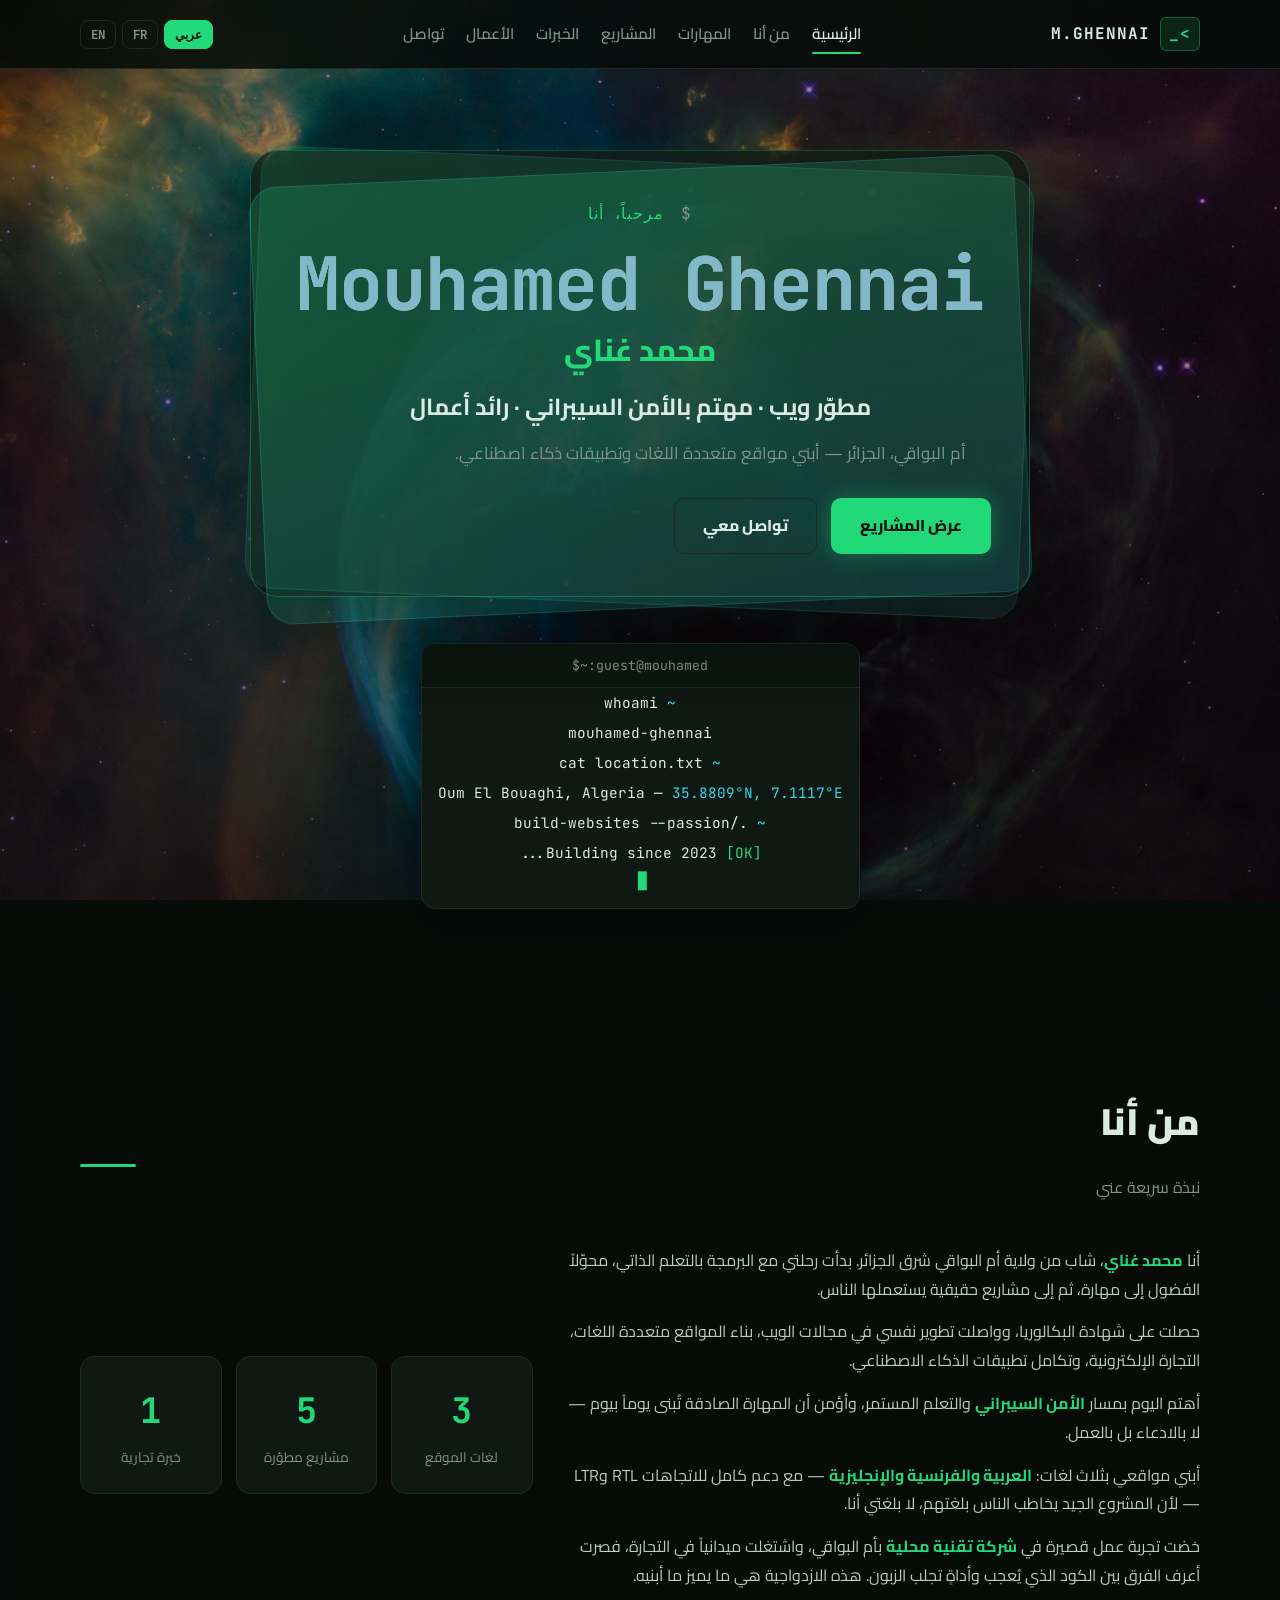
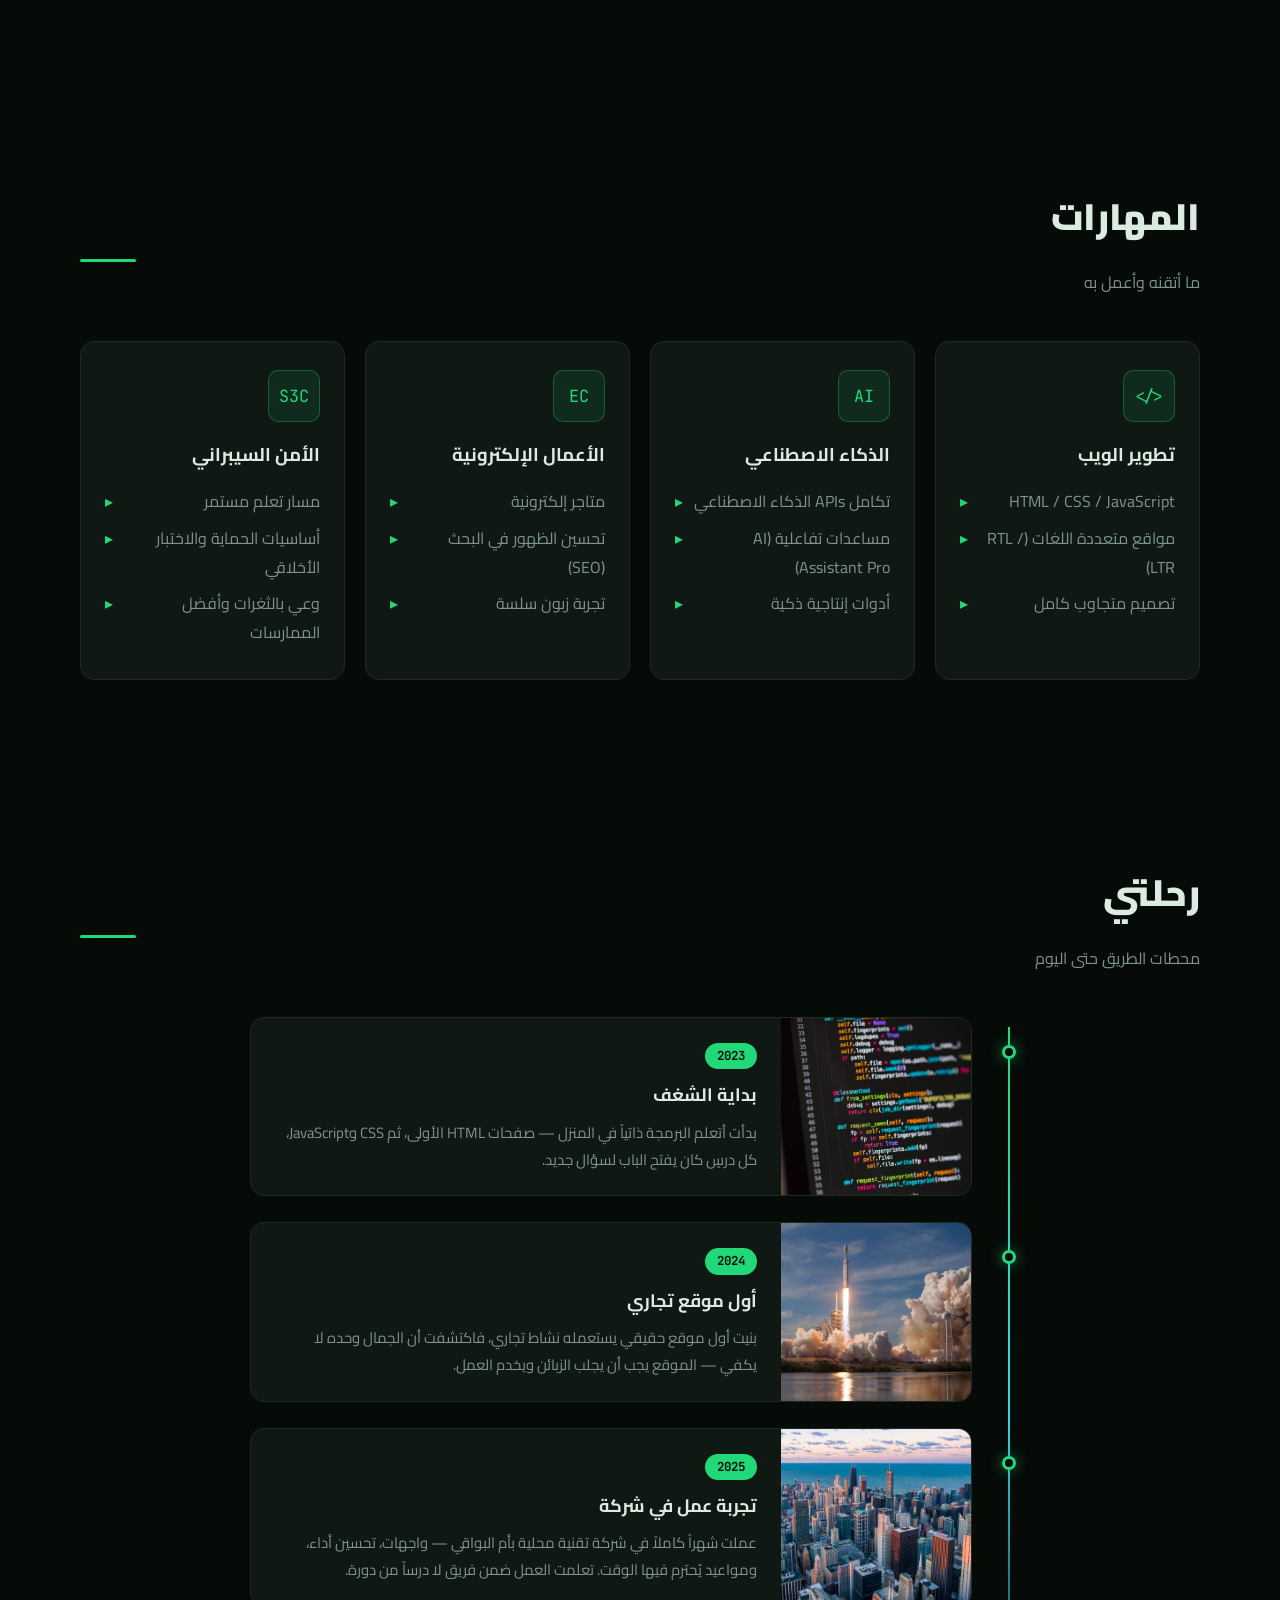
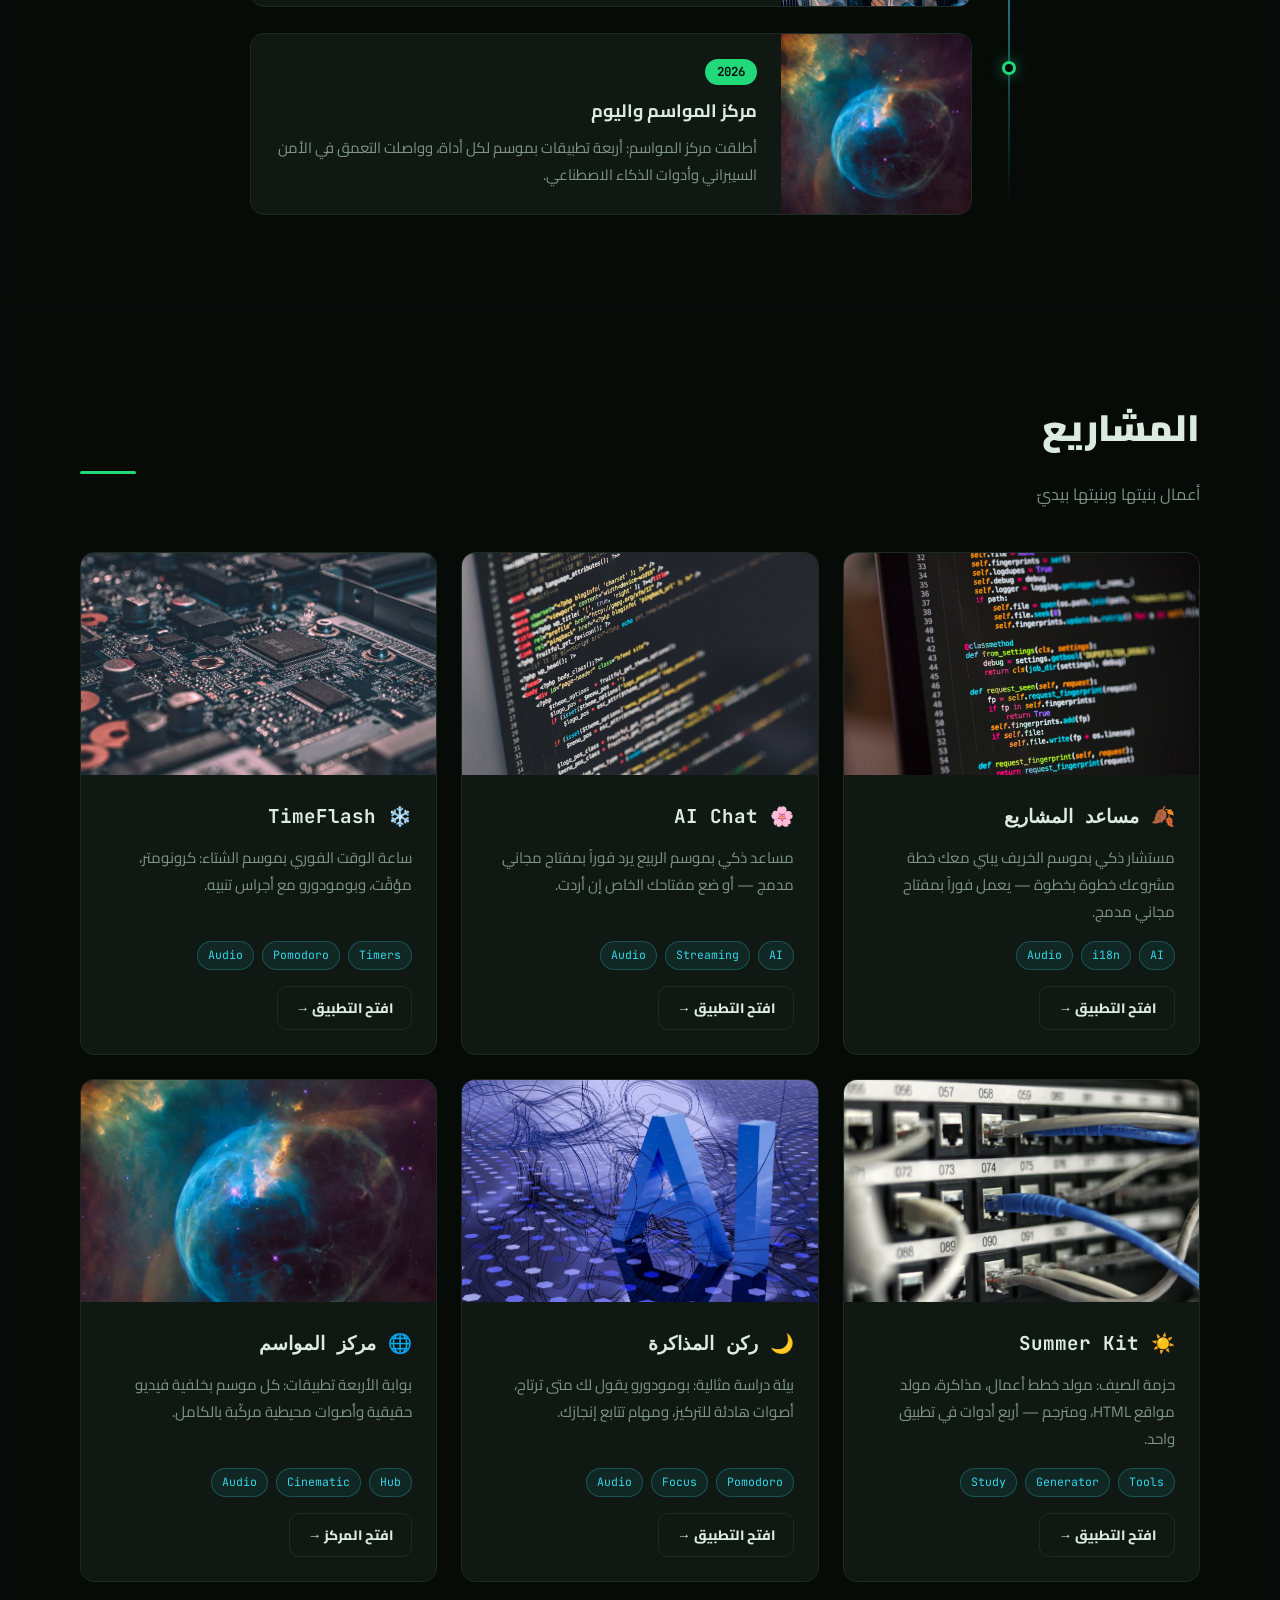
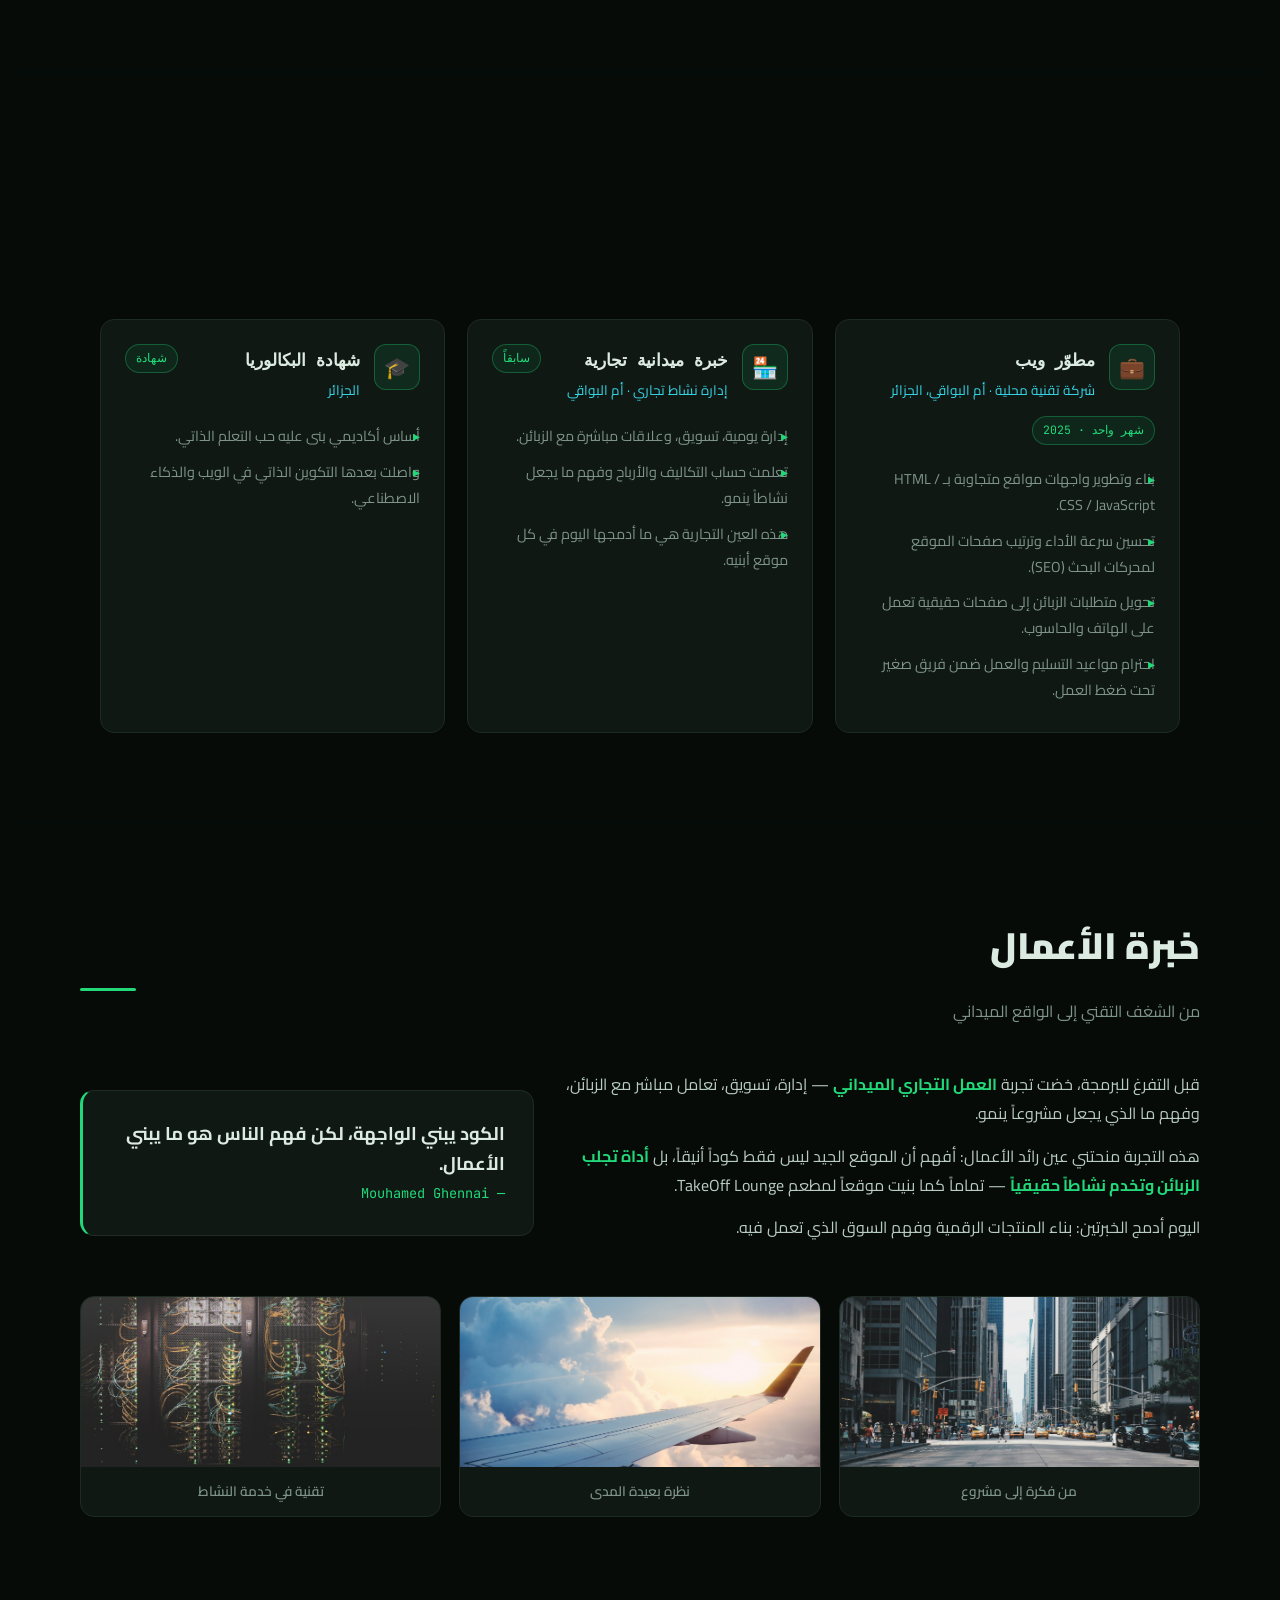
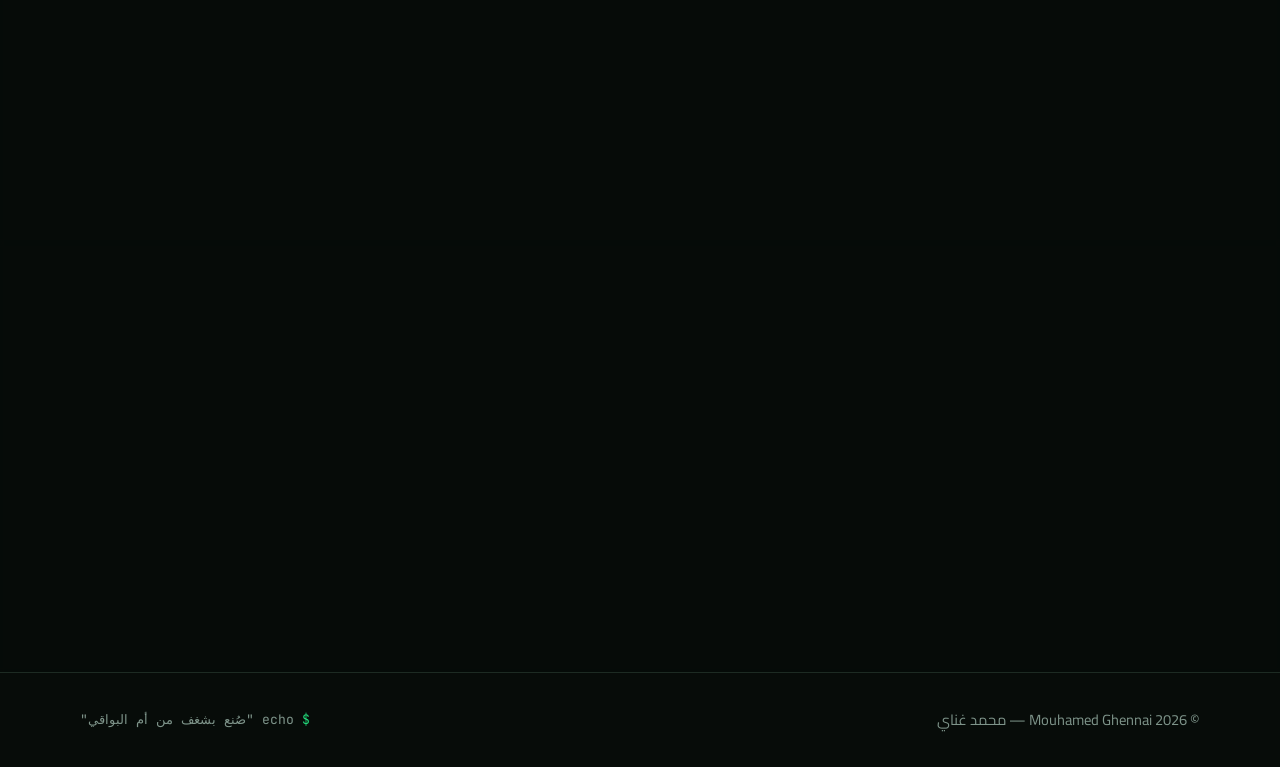
==== index.html @ ba67e660 "Expand portfolio: journey timeline, LinkedIn-style experience (incl. 1-month company job), values, m" ====
<!DOCTYPE html>
<html lang="ar" dir="rtl">
<head>
  <meta charset="UTF-8">
  <meta name="viewport" content="width=device-width, initial-scale=1.0">
  <title>محمد غناي | Mouhamed Ghennai — مطوّر ويب ورائد أعمال</title>
  <meta name="description" content="محمد غناي (Mouhamed Ghennai) من أم البواقي، الجزائر. مطوّر ويب ومهتم بالأمن السيبراني ورائد أعمال صغير — مواقع متعددة اللغات، ذكاء اصطناعي، تجارة إلكترونية.">
  <meta name="keywords" content="محمد غناي, Mouhamed Ghennai, مطور ويب الجزائر, أم البواقي, développeur web algérien, Oum El Bouaghi, web developer Algeria, cybersecurity">
  <meta name="author" content="Mouhamed Ghennai">
  <meta name="robots" content="index, follow">
  <meta name="google-site-verification" content="">

  <link rel="canonical" href="https://mouhamed-ui-gif.github.io/">

  <!-- Open Graph -->
  <meta property="og:type" content="website">
  <meta property="og:url" content="https://mouhamed-ui-gif.github.io/">
  <meta property="og:title" content="Mouhamed Ghennai — Web Developer & Entrepreneur">
  <meta property="og:description" content="Mouhamed Ghennai, self-taught web developer from Oum El Bouaghi, Algeria. Building multilingual websites, AI-powered apps and e-commerce.">
  <meta property="og:image" content="https://mouhamed-ui-gif.github.io/images/hero-code.jpg">
  <meta property="og:locale" content="ar_DZ">
  <meta property="og:locale:alternate" content="fr_FR">
  <meta property="og:locale:alternate" content="en_US">

  <!-- Twitter -->
  <meta name="twitter:card" content="summary_large_image">
  <meta name="twitter:title" content="Mouhamed Ghennai — Web Developer & Entrepreneur">
  <meta name="twitter:description" content="Self-taught web developer from Algeria. Multilingual websites, AI apps, e-commerce.">
  <meta name="twitter:image" content="https://mouhamed-ui-gif.github.io/images/hero-code.jpg">

  <link rel="icon" type="image/svg+xml" href="data:image/svg+xml,%3Csvg xmlns='http://www.w3.org/2000/svg' viewBox='0 0 100 100'%3E%3Crect width='100' height='100' rx='20' fill='%23090f0b'/%3E%3Ctext x='50' y='68' font-size='52' text-anchor='middle' fill='%2322d97a' font-family='monospace'%3E%3E_%3C/text%3E%3C/svg%3E">

  <link rel="preconnect" href="https://fonts.googleapis.com">
  <link rel="preconnect" href="https://fonts.gstatic.com" crossorigin>
  <link href="https://fonts.googleapis.com/css2?family=Cairo:wght@400;600;700;800;900&family=JetBrains+Mono:wght@400;500;700&display=swap" rel="stylesheet">
  <link rel="stylesheet" href="css/style.css">

  <!-- Structured data: Person -->
  <script type="application/ld+json">
  {
    "@context": "https://schema.org",
    "@type": "Person",
    "name": "Mouhamed Ghennai",
    "alternateName": "محمد غناي",
    "url": "https://mouhamed-ui-gif.github.io/",
    "image": "https://mouhamed-ui-gif.github.io/images/hero-code.jpg",
    "jobTitle": "Web Developer",
    "address": {
      "@type": "PostalAddress",
      "addressLocality": "Oum El Bouaghi",
      "addressCountry": "DZ"
    },
    "knowsAbout": ["Web Development", "JavaScript", "Multilingual Websites", "Cybersecurity", "E-commerce"],
    "sameAs": [
      "https://github.com/Mouhamed-ui-gif",
      "https://www.linkedin.com/in/mouhamed-mouhamed-568962387",
      "https://www.instagram.com/mr_elliot_01001_"
    ]
  }
  </script>

  <!-- Structured data: WebSite -->
  <script type="application/ld+json">
  {
    "@context": "https://schema.org",
    "@type": "WebSite",
    "name": "Mouhamed Ghennai",
    "url": "https://mouhamed-ui-gif.github.io/"
  }
  </script>
</head>
<body>

  <video id="site-video" class="auto-play" autoplay muted loop playsinline
         poster="images/galaxy.jpg"
         preload="metadata"
         src="https://assets.mixkit.co/videos/10408/10408-2160.mp4"></video>
  <div class="site-video-overlay" aria-hidden="true"></div>

  <!-- ===== Navbar ===== -->
  <header class="site-header">
    <div class="container nav-wrap">
      <a class="brand" href="#home">
        <span class="brand-mark">&gt;_</span>
        <span class="brand-name">M.GHENNAI</span>
      </a>
      <nav class="nav" aria-label="main">
        <a href="#home" data-i18n="nav.home" class="active">الرئيسية</a>
        <a href="#about" data-i18n="nav.about">من أنا</a>
        <a href="#skills" data-i18n="nav.skills">المهارات</a>
        <a href="#projects" data-i18n="nav.projects">المشاريع</a>
        <a href="#experience" data-i18n="nav.experience">الخبرات</a>
        <a href="#business" data-i18n="nav.business">الأعمال</a>
        <a href="#contact" data-i18n="nav.contact">تواصل</a>
      </nav>
      <div class="lang-row">
        <button class="lang-btn is-active" data-lang="ar" aria-label="عربي">عربي</button>
        <button class="lang-btn" data-lang="fr" aria-label="Français">FR</button>
        <button class="lang-btn" data-lang="en" aria-label="English">EN</button>
      </div>
      <button class="burger" aria-label="menu">
        <span></span><span></span><span></span>
      </button>
    </div>
  </header>
  <div class="nav-overlay"></div>

  <main>

    <!-- ===== Hero ===== -->
    <section class="hero" id="home">
      <div class="container hero-inner" data-depth="0.12">
        <div class="intro-float">
          <div class="intro-card">
            <p class="hero-tag"><span class="prompt">$</span> <span data-i18n="hero.tag">مرحباً، أنا</span></p>
            <h1 class="hero-name">
              <span class="glitch" data-text="Mouhamed Ghennai">Mouhamed Ghennai</span>
              <span class="hero-ar">محمد غناي</span>
            </h1>
            <p class="hero-role" data-i18n="hero.role">مطوّر ويب &middot; مهتم بالأمن السيبراني &middot; رائد أعمال</p>
            <p class="hero-sub" data-i18n="hero.sub">أم البواقي، الجزائر — أبني مواقع متعددة اللغات وتطبيقات ذكاء اصطناعي.</p>
            <div class="hero-actions">
              <a class="btn btn-primary" href="#projects" data-i18n="hero.ctaProjects">عرض المشاريع</a>
              <a class="btn btn-ghost" href="#contact" data-i18n="hero.ctaContact">تواصل معي</a>
            </div>
          </div>
        </div>
        <div class="terminal-box" aria-hidden="true">
          <span class="tb-title">guest@mouhamed:~$</span>
          <span class="tb-line"><span class="tk">~</span> whoami</span>
          <span class="tb-line">mouhamed-ghennai</span>
          <span class="tb-line"><span class="tk">~</span> cat location.txt</span>
          <span class="tb-line">Oum El Bouaghi, Algeria — <span class="tk">35.8809°N, 7.1117°E</span></span>
          <span class="tb-line"><span class="tk">~</span> ./build-websites --passion</span>
          <span class="tb-line"><span class="ok">[OK]</span> Building since 2023...</span>
          <span class="cursor">&block;</span>
        </div>
      </div>
    </section>

    <!-- ===== About ===== -->
    <section class="section cine" id="about">
      <div class="container">
        <h2 class="section-title reveal" data-i18n="about.title">من أنا</h2>
        <p class="section-sub reveal" data-i18n="about.sub">نبذة سريعة عني</p>
        <div class="about-grid">
          <div class="about-card reveal">
            <p data-i18n="about.p1">أنا <strong>محمد غناي</strong>، شاب من ولاية أم البواقي شرق الجزائر. بدأت رحلتي مع البرمجة بالتعلم الذاتي، محوّلاً الفضول إلى مهارة، ثم إلى مشاريع حقيقية يستعملها الناس.</p>
            <p data-i18n="about.p2">حصلت على شهادة البكالوريا، وواصلت تطوير نفسي في مجالات الويب، بناء المواقع متعددة اللغات، التجارة الإلكترونية، وتكامل تطبيقات الذكاء الاصطناعي.</p>
            <p data-i18n="about.p3">أهتم اليوم بمسار <strong>الأمن السيبراني</strong> والتعلم المستمر، وأؤمن أن المهارة الصادقة تُبنى يوماً بيوم — لا بالادعاء بل بالعمل.</p>
            <p data-i18n="about.p4">أبني مواقعي بثلاث لغات: <strong>العربية والفرنسية والإنجليزية</strong> — مع دعم كامل للاتجاهات RTL وLTR — لأن المشروع الجيد يخاطب الناس بلغتهم، لا بلغتي أنا.</p>
            <p data-i18n="about.p5">خضت تجربة عمل قصيرة في <strong>شركة تقنية محلية</strong> بأم البواقي، واشتغلت ميدانياً في التجارة، فصرت أعرف الفرق بين الكود الذي يُعجب وأداةٍ تجلب الزبون. هذه الازدواجية هي ما يميز ما أبنيه.</p>
          </div>
          <div class="about-stats reveal">
            <div class="stat"><span class="stat-num" data-count="3">0</span><span class="stat-label" data-i18n="about.statLangs">لغات الموقع</span></div>
            <div class="stat"><span class="stat-num" data-count="5">0</span><span class="stat-label" data-i18n="about.statProjects">مشاريع مطوّرة</span></div>
            <div class="stat"><span class="stat-num" data-count="1">0</span><span class="stat-label" data-i18n="about.statBusiness">خبرة تجارية</span></div>
          </div>
        </div>
      </div>
    </section>

    <!-- ===== Skills ===== -->
    <section class="section cine" id="skills">
      <div class="container">
        <h2 class="section-title reveal" data-i18n="skills.title">المهارات</h2>
        <p class="section-sub reveal" data-i18n="skills.sub">ما أتقنه وأعمل به</p>
        <div class="skills-grid">
          <div class="skill-card">
            <span class="skill-icon">&#60;&#47;&#62;</span>
            <h3 data-i18n="skills.web">تطوير الويب</h3>
            <ul data-i18n="skills.webList">
              <li>HTML / CSS / JavaScript</li>
              <li>مواقع متعددة اللغات (RTL / LTR)</li>
              <li>تصميم متجاوب كامل</li>
            </ul>
          </div>
          <div class="skill-card reveal">
            <span class="skill-icon">AI</span>
            <h3 data-i18n="skills.ai">الذكاء الاصطناعي</h3>
            <ul data-i18n="skills.aiList">
              <li>تكامل APIs الذكاء الاصطناعي</li>
              <li>مساعدات تفاعلية (AI Assistant Pro)</li>
              <li>أدوات إنتاجية ذكية</li>
            </ul>
          </div>
          <div class="skill-card">
            <span class="skill-icon">EC</span>
            <h3 data-i18n="skills.ecom">الأعمال الإلكترونية</h3>
            <ul data-i18n="skills.ecomList">
              <li>متاجر إلكترونية</li>
              <li>تحسين الظهور في البحث (SEO)</li>
              <li>تجربة زبون سلسة</li>
            </ul>
          </div>
          <div class="skill-card reveal">
            <span class="skill-icon">S3C</span>
            <h3 data-i18n="skills.sec">الأمن السيبراني</h3>
            <ul data-i18n="skills.secList">
              <li>مسار تعلم مستمر</li>
              <li>أساسيات الحماية والاختبار الأخلاقي</li>
              <li>وعي بالثغرات وأفضل الممارسات</li>
            </ul>
          </div>
        </div>
      </div>
    </section>

    <!-- ===== Journey ===== -->
    <section class="section cine" id="journey">
      <div class="container">
        <h2 class="section-title reveal" data-i18n="journey.title">رحلتي</h2>
        <p class="section-sub reveal" data-i18n="journey.sub">محطات الطريق حتى اليوم</p>
        <div class="timeline">

          <article class="tl-item reveal">
            <div class="tl-rail"><span class="tl-dot"></span></div>
            <div class="tl-card">
              <div class="tl-media"><img src="images/laptop-code.jpg" alt="2023" loading="lazy"></div>
              <div class="tl-body">
                <div class="tl-year">2023</div>
                <h3 data-i18n="journey.s1t">بداية الشغف</h3>
                <p data-i18n="journey.s1">بدأت أتعلم البرمجة ذاتياً في المنزل — صفحات HTML الأولى، ثم CSS وJavaScript، كل درسٍ كان يفتح الباب لسؤال جديد.</p>
              </div>
            </div>
          </article>

          <article class="tl-item reveal">
            <div class="tl-rail"><span class="tl-dot"></span></div>
            <div class="tl-card">
              <div class="tl-media"><img src="images/rocket-photo.jpg" alt="2024" loading="lazy"></div>
              <div class="tl-body">
                <div class="tl-year">2024</div>
                <h3 data-i18n="journey.s2t">أول موقع تجاري</h3>
                <p data-i18n="journey.s2">بنيت أول موقع حقيقي يستعمله نشاط تجاري، فاكتشفت أن الجمال وحده لا يكفي — الموقع يجب أن يجلب الزبائن ويخدم العمل.</p>
              </div>
            </div>
          </article>

          <article class="tl-item reveal">
            <div class="tl-rail"><span class="tl-dot"></span></div>
            <div class="tl-card">
              <div class="tl-media"><img src="images/city-night.jpg" alt="2025" loading="lazy"></div>
              <div class="tl-body">
                <div class="tl-year">2025</div>
                <h3 data-i18n="journey.s3t">تجربة عمل في شركة</h3>
                <p data-i18n="journey.s3">عملت شهراً كاملاً في شركة تقنية محلية بأم البواقي — واجهات، تحسين أداء، ومواعيد يُحترم فيها الوقت. تعلمت العمل ضمن فريق لا درساً من دورة.</p>
              </div>
            </div>
          </article>

          <article class="tl-item reveal">
            <div class="tl-rail"><span class="tl-dot"></span></div>
            <div class="tl-card">
              <div class="tl-media"><img src="images/galaxy.jpg" alt="2026" loading="lazy"></div>
              <div class="tl-body">
                <div class="tl-year">2026</div>
                <h3 data-i18n="journey.s4t">مركز المواسم واليوم</h3>
                <p data-i18n="journey.s4">أطلقت مركز المواسم: أربعة تطبيقات بموسم لكل أداة، وواصلت التعمق في الأمن السيبراني وأدوات الذكاء الاصطناعي.</p>
              </div>
            </div>
          </article>

        </div>
      </div>
    </section>

    <!-- ===== Projects ===== -->
    <section class="section cine" id="projects">
      <div class="container">
        <h2 class="section-title reveal" data-i18n="projects.title">المشاريع</h2>
        <p class="section-sub reveal" data-i18n="projects.sub">أعمال بنيتها وبنيتها بيديّ</p>
        <div class="projects-grid">

          <article class="project-card reveal">
            <div class="project-media">
              <img src="images/laptop-code.jpg" alt="Project Advisor app" loading="lazy">
            </div>
            <div class="project-body">
              <h3 data-i18n="projects.takeoffName">🍂 مساعد المشاريع</h3>
              <p data-i18n="projects.takeoff">مستشار ذكي بموسم الخريف يبني معك خطة مشروعك خطوة بخطوة — يعمل فوراً بمفتاح مجاني مدمج.</p>
              <div class="project-tags"><span>AI</span><span>i18n</span><span>Audio</span></div>
              <a class="btn btn-ghost btn-sm" data-i18n="projects.open" href="apps/business-assistant/">افتح التطبيق →</a>
            </div>
          </article>

          <article class="project-card reveal">
            <div class="project-media">
              <img src="images/code-screen.jpg" alt="AI Chat app" loading="lazy">
            </div>
            <div class="project-body">
              <h3 data-i18n="projects.aiaName">🌸 AI Chat</h3>
              <p data-i18n="projects.aia">مساعد ذكي بموسم الربيع يرد فوراً بمفتاح مجاني مدمج — أو ضع مفتاحك الخاص إن أردت.</p>
              <div class="project-tags"><span>AI</span><span>Streaming</span><span>Audio</span></div>
              <a class="btn btn-ghost btn-sm" data-i18n="projects.open" href="apps/ai-chat/">افتح التطبيق →</a>
            </div>
          </article>

          <article class="project-card reveal">
            <div class="project-media">
              <img src="images/network.jpg" alt="TimeFlash app" loading="lazy">
            </div>
            <div class="project-body">
              <h3 data-i18n="projects.timeflashName">❄️ TimeFlash</h3>
              <p data-i18n="projects.timeflash">ساعة الوقت الفوري بموسم الشتاء: كرونومتر، مؤقّت، وبومودورو مع أجراس تنبيه.</p>
              <div class="project-tags"><span>Timers</span><span>Pomodoro</span><span>Audio</span></div>
              <a class="btn btn-ghost btn-sm" data-i18n="projects.open" href="apps/timeflash/">افتح التطبيق →</a>
            </div>
          </article>

          <article class="project-card reveal">
            <div class="project-media">
              <img src="images/server-room.jpg" alt="Summer Kit app" loading="lazy">
            </div>
            <div class="project-body">
              <h3 data-i18n="projects.myshopName">☀️ Summer Kit</h3>
              <p data-i18n="projects.myshop">حزمة الصيف: مولد خطط أعمال، مذاكرة، مولد مواقع HTML، ومترجم — أربع أدوات في تطبيق واحد.</p>
              <div class="project-tags"><span>Tools</span><span>Generator</span><span>Study</span></div>
              <a class="btn btn-ghost btn-sm" data-i18n="projects.open" href="apps/summerkit/">افتح التطبيق →</a>
            </div>
          </article>

          <article class="project-card reveal">
            <div class="project-media">
              <img src="images/code-ai.jpg" alt="Study Zone app" loading="lazy">
            </div>
            <div class="project-body">
              <h3 data-i18n="projects.studyName">🌙 ركن المذاكرة</h3>
              <p data-i18n="projects.study">بيئة دراسة مثالية: بومودورو يقول لك متى ترتاح، أصوات هادئة للتركيز، ومهام تتابع إنجازك.</p>
              <div class="project-tags"><span>Pomodoro</span><span>Focus</span><span>Audio</span></div>
              <a class="btn btn-ghost btn-sm" data-i18n="projects.open" href="apps/study/">افتح التطبيق →</a>
            </div>
          </article>

          <article class="project-card reveal">
            <div class="project-media">
              <img src="images/galaxy.jpg" alt="Season Center hub" loading="lazy">
            </div>
            <div class="project-body">
              <h3 data-i18n="projects.hubName">🌐 مركز المواسم</h3>
              <p data-i18n="projects.hub">بوابة الأربعة تطبيقات: كل موسم بخلفية فيديو حقيقية وأصوات محيطية مركّبة بالكامل.</p>
              <div class="project-tags"><span>Hub</span><span>Cinematic</span><span>Audio</span></div>
              <a class="btn btn-ghost btn-sm" data-i18n="projects.openHub" href="apps/">افتح المركز →</a>
            </div>
          </article>

        </div>
      </div>
    </section>

    <!-- ===== Experience ===== -->
    <section class="section cine" id="experience">
      <div class="container">
        <h2 class="section-title reveal" data-i18n="exp.title">الخبرات</h2>
        <p class="section-sub reveal" data-i18n="exp.sub">مسار عملي وتعليمي — ما زلت في بدايته، لكن كل خطوة مبنية على أرض صلبة</p>

        <div class="exp-grid">

          <article class="exp-card reveal">
            <div class="exp-head">
              <div class="exp-logo">💼</div>
              <div class="exp-meta">
                <h3 data-i18n="exp.j1r">مطوّر ويب</h3>
                <p class="exp-co" data-i18n="exp.j1c">شركة تقنية محلية · أم البواقي، الجزائر</p>
              </div>
              <span class="exp-tag" data-i18n="exp.j1d">شهر واحد · 2025</span>
            </div>
            <ul class="exp-list" data-i18n="exp.j1points">
              <li>بناء وتطوير واجهات مواقع متجاوبة بـ HTML / CSS / JavaScript.</li>
              <li>تحسين سرعة الأداء وترتيب صفحات الموقع لمحركات البحث (SEO).</li>
              <li>تحويل متطلبات الزبائن إلى صفحات حقيقية تعمل على الهاتف والحاسوب.</li>
              <li>احترام مواعيد التسليم والعمل ضمن فريق صغير تحت ضغط العمل.</li>
            </ul>
          </article>

          <article class="exp-card reveal">
            <div class="exp-head">
              <div class="exp-logo">🏪</div>
              <div class="exp-meta">
                <h3 data-i18n="exp.j2r">خبرة ميدانية تجارية</h3>
                <p class="exp-co" data-i18n="exp.j2c">إدارة نشاط تجاري · أم البواقي</p>
              </div>
              <span class="exp-tag" data-i18n="exp.j2d">سابقاً</span>
            </div>
            <ul class="exp-list" data-i18n="exp.j2points">
              <li>إدارة يومية، تسويق، وعلاقات مباشرة مع الزبائن.</li>
              <li>تعلمت حساب التكاليف والأرباح وفهم ما يجعل نشاطاً ينمو.</li>
              <li>هذه العين التجارية هي ما أدمجها اليوم في كل موقع أبنيه.</li>
            </ul>
          </article>

          <article class="exp-card reveal">
            <div class="exp-head">
              <div class="exp-logo">🎓</div>
              <div class="exp-meta">
                <h3 data-i18n="exp.j3r">شهادة البكالوريا</h3>
                <p class="exp-co" data-i18n="exp.j3c">الجزائر</p>
              </div>
              <span class="exp-tag" data-i18n="exp.j3d">شهادة</span>
            </div>
            <ul class="exp-list" data-i18n="exp.j3points">
              <li>أساس أكاديمي بنى عليه حب التعلم الذاتي.</li>
              <li>واصلت بعدها التكوين الذاتي في الويب والذكاء الاصطناعي.</li>
            </ul>
          </article>

        </div>
      </div>
    </section>

    <!-- ===== Business ===== -->
    <section class="section cine" id="business">
      <div class="container">
        <h2 class="section-title reveal" data-i18n="business.title">خبرة الأعمال</h2>
        <p class="section-sub reveal" data-i18n="business.sub">من الشغف التقني إلى الواقع الميداني</p>
        <div class="business-card">
          <div class="business-text reveal">
            <p data-i18n="business.p1">قبل التفرغ للبرمجة، خضت تجربة <strong>العمل التجاري الميداني</strong> — إدارة، تسويق، تعامل مباشر مع الزبائن، وفهم ما الذي يجعل مشروعاً ينمو.</p>
            <p data-i18n="business.p2">هذه التجربة منحتني عين رائد الأعمال: أفهم أن الموقع الجيد ليس فقط كوداً أنيقاً، بل <strong>أداة تجلب الزبائن وتخدم نشاطاً حقيقياً</strong> — تماماً كما بنيت موقعاً لمطعم TakeOff Lounge.</p>
            <p data-i18n="business.p3">اليوم أدمج الخبرتين: بناء المنتجات الرقمية وفهم السوق الذي تعمل فيه.</p>
          </div>
          <div class="business-quote reveal">
            <p data-i18n="business.quote">"الكود يبني الواجهة، لكن فهم الناس هو ما يبني الأعمال."</p>
            <span>— Mouhamed Ghennai</span>
          </div>
        </div>
        <div class="business-strip reveal">
          <figure class="bs-fig"><img src="images/skyline.jpg" alt="Business" loading="lazy"><figcaption data-i18n="business.cap1">من فكرة إلى مشروع</figcaption></figure>
          <figure class="bs-fig"><img src="images/plane-wing.jpg" alt="Growth" loading="lazy"><figcaption data-i18n="business.cap2">نظرة بعيدة المدى</figcaption></figure>
          <figure class="bs-fig"><img src="images/cyber-tech.jpg" alt="Tech" loading="lazy"><figcaption data-i18n="business.cap3">تقنية في خدمة النشاط</figcaption></figure>
        </div>
        <div class="values-grid">
          <div class="value-card reveal">
            <span class="value-icon">🎯</span>
            <h3 data-i18n="values.v1t">الصدق في العمل</h3>
            <p data-i18n="values.v1">أفضّل أن أقدم ما أنجزته فعلاً على ادعاء ما لم أفعله.</p>
          </div>
          <div class="value-card reveal">
            <span class="value-icon">📈</span>
            <h3 data-i18n="values.v2t">التعلم المستمر</h3>
            <p data-i18n="values.v2">كل يوم درس جديد — في الكود أو في الأمن أو في السوق.</p>
          </div>
          <div class="value-card reveal">
            <span class="value-icon">🤝</span>
            <h3 data-i18n="values.v3t">الزبون أولاً</h3>
            <p data-i18n="values.v3">المنتج الناجح هو الذي يحل مشكلة الناس، لا الذي يُعجب المطوّر فقط.</p>
          </div>
          <div class="value-card reveal">
            <span class="value-icon">⏳</span>
            <h3 data-i18n="values.v4t">الالتزام بالوقت</h3>
            <p data-i18n="values.v4">تعلمته في عملي الميداني وفي الشركة: الموعد الموعود يُحترم.</p>
          </div>
        </div>
      </div>
    </section>

    <!-- ===== Contact ===== -->
    <section class="section cine" id="contact">
      <div class="container">
        <h2 class="section-title reveal" data-i18n="contact.title">تواصل معي</h2>
        <p class="section-sub reveal" data-i18n="contact.sub">سواء لمشروعك القادم أو مجرد مرح — أنا متاح</p>
        <div class="contact-grid">
          <a class="contact-link reveal" href="https://www.instagram.com/mr_elliot_01001_" target="_blank" rel="noopener">
            <span class="cl-icon">IG</span>
            <span class="cl-handle">mr_elliot_01001_</span>
          </a>
          <a class="contact-link reveal" href="https://www.linkedin.com/in/mouhamed-mouhamed-568962387" target="_blank" rel="noopener">
            <span class="cl-icon">IN</span>
            <span class="cl-handle">Mouhamed Mouhamed</span>
          </a>
          <a class="contact-link reveal" href="https://github.com/Mouhamed-ui-gif" target="_blank" rel="noopener">
            <span class="cl-icon">GH</span>
            <span class="cl-handle">Mouhamed-ui-gif</span>
          </a>
        </div>
      </div>
    </section>

  </main>

  <!-- ===== Footer ===== -->
  <footer class="site-footer">
    <div class="container footer-inner">
      <p class="footer-copy">
        &copy; <span id="year">2026</span> Mouhamed Ghennai — محمد غناي
      </p>
      <p class="footer-term"><span class="prompt">$</span> echo "<span data-i18n="footer.tag">صُنع بشغف من أم البواقي</span>"</p>
    </div>
  </footer>

  <script src="js/i18n.js"></script>
  <script src="js/main.js"></script>
  <script src="js/cinema.js"></script>
</body>
</html>
---- css/style.css ----
/* ===== Mouhamed Ghennai — Personal site ===== */

:root {
  --bg: #070c09;
  --bg-alt: #0b120e;
  --panel: #0f1813;
  --border: #1d2b23;
  --green: #22d97a;
  --green-dim: #14a558;
  --cyan: #37d5e8;
  --text: #dcebe2;
  --muted: #7e948a;
  --red: #ff5470;
  --font-ar: "Cairo", sans-serif;
  --font-mono: "JetBrains Mono", monospace;
  --radius: 14px;
  --shadow: 0 12px 40px rgba(0, 0, 0, .45);
}

* { margin: 0; padding: 0; box-sizing: border-box; }

html { scroll-behavior: smooth; }

body {
  font-family: var(--font-ar);
  background: var(--bg);
  color: var(--text);
  line-height: 1.8;
  overflow-x: hidden;
}

[dir="ltr"] body { font-family: var(--font-ar); }

a { color: inherit; text-decoration: none; }
img { max-width: 100%; display: block; }
ul { list-style: none; }

.container {
  width: min(1120px, 92%);
  margin-inline: auto;
}

.prompt { color: var(--green); font-family: var(--font-mono); }
.ok { color: var(--green); font-family: var(--font-mono); }
.tk { color: var(--cyan); }

::selection { background: var(--green); color: #06130c; }

/* ===== Scrollbar ===== */
::-webkit-scrollbar { width: 10px; }
::-webkit-scrollbar-track { background: var(--bg); }
::-webkit-scrollbar-thumb { background: #22352a; border-radius: 6px; }
::-webkit-scrollbar-thumb:hover { background: var(--green-dim); }

/* ===== Header ===== */
.site-header {
  position: fixed;
  inset: 0 0 auto 0;
  z-index: 100;
  background: rgba(7, 12, 9, .85);
  backdrop-filter: blur(12px);
  border-bottom: 1px solid var(--border);
}

.nav-wrap {
  display: flex;
  align-items: center;
  justify-content: space-between;
  gap: 16px;
  height: 68px;
}

.brand {
  display: flex;
  align-items: center;
  gap: 10px;
  font-family: var(--font-mono);
  font-weight: 700;
  letter-spacing: 1px;
}

.brand-mark {
  color: var(--green);
  background: rgba(34, 217, 122, .12);
  border: 1px solid rgba(34, 217, 122, .35);
  padding: 2px 8px;
  border-radius: 6px;
}

.nav { display: flex; gap: 22px; }
.nav a {
  color: var(--muted);
  font-weight: 600;
  font-size: .95rem;
  position: relative;
  transition: color .2s;
  padding-block: 6px;
}
.nav a:hover, .nav a.active { color: var(--text); }
.nav a.active::after {
  content: "";
  position: absolute;
  left: 0; right: 0; bottom: 0;
  height: 2px;
  background: var(--green);
  border-radius: 2px;
}
[dir="ltr"] .nav a.active::after { left: 0; right: 0; }

.lang-row { display: flex; gap: 6px; }

.lang-btn {
  font-family: var(--font-mono);
  font-size: .78rem;
  font-weight: 700;
  color: var(--muted);
  background: transparent;
  border: 1px solid var(--border);
  padding: 5px 10px;
  border-radius: 8px;
  cursor: pointer;
  transition: all .2s;
}
.lang-btn:hover { color: var(--text); border-color: var(--green-dim); }
.lang-btn.is-active {
  color: #06130c;
  background: var(--green);
  border-color: var(--green);
}

.burger {
  display: none;
  flex-direction: column;
  gap: 5px;
  background: none;
  border: none;
  cursor: pointer;
  padding: 6px;
}
.burger span { width: 24px; height: 2px; background: var(--text); border-radius: 2px; }

.nav-overlay { display: none; }

/* ===== Hero ===== */
.hero {
  position: relative;
  padding: 150px 0 90px;
  min-height: 100vh;
  display: flex;
  align-items: center;
  overflow: hidden;
}

.hero-inner {
  position: relative;
  z-index: 3;
  display: flex;
  flex-direction: column;
  align-items: center;
  text-align: center;
}

/* intro card: layered "papers" + floating + mouse tilt */
.intro-float {
  width: 100%;
  max-width: 780px;
  animation: introFloat 7s ease-in-out infinite;
}

.intro-card {
  position: relative;
  width: 100%;
  padding: 3rem 2.4rem 2.6rem;
  border-radius: 28px;
  background: linear-gradient(160deg, rgba(20, 32, 25, .82), rgba(10, 16, 12, .86));
  border: 1px solid rgba(34, 217, 122, .28);
  box-shadow:
    0 24px 70px rgba(0, 0, 0, .55),
    0 10px 40px rgba(34, 217, 122, .1);
  transform-style: preserve-3d;
  will-change: transform;
}

/* stacked colored papers behind the card */
.intro-card::before,
.intro-card::after {
  content: "";
  position: absolute;
  inset: 0;
  border-radius: 28px;
  z-index: -1;
  border: 1px solid rgba(55, 213, 232, .22);
  background: linear-gradient(160deg, rgba(34, 217, 122, .2), rgba(55, 213, 232, .12));
}
.intro-card::before { transform: rotate(-2.6deg) translateY(16px) scale(.985); }
.intro-card::after { transform: rotate(2.4deg) translateY(9px) scale(.995); opacity: .6; }

@keyframes introFloat {
  0%, 100% { transform: translateY(0); }
  50% { transform: translateY(-12px); }
}

.hero-tag {
  font-family: var(--font-mono);
  color: var(--green);
  margin-bottom: 14px;
  font-size: 1.02rem;
  letter-spacing: 1px;
}
.hero-tag .prompt { color: var(--muted); margin-inline-end: 6px; }

.hero-name { line-height: 1.15; }

.hero-name .glitch {
  display: block;
  font-family: var(--font-mono);
  font-size: clamp(2.4rem, 7vw, 4.6rem);
  font-weight: 700;
  color: var(--text);
  letter-spacing: -1px;
  position: relative;
}
.glitch::before, .glitch::after {
  content: attr(data-text);
  position: absolute;
  inset: 0;
  opacity: .6;
}
.glitch::before { color: var(--red); animation: glitch 3s infinite steps(1); }
.glitch::after { color: var(--cyan); animation: glitch 3s infinite steps(1) reverse; }

@keyframes glitch {
  0%, 90%, 100% { transform: none; opacity: 0; }
  92% { transform: translate(3px, -2px); opacity: .5; }
  94% { transform: translate(-3px, 1px); opacity: .5; }
  96% { transform: translate(2px, 2px); opacity: .5; }
}

.hero-ar {
  display: block;
  font-size: clamp(1.2rem, 3.2vw, 1.9rem);
  font-weight: 800;
  color: var(--green);
  margin-top: 6px;
}

.hero-role {
  font-size: clamp(1.05rem, 2.4vw, 1.45rem);
  font-weight: 700;
  color: var(--text);
  margin-top: 18px;
}

.hero-sub {
  color: var(--muted);
  max-width: 560px;
  margin-top: 10px;
  font-size: 1.05rem;
}

.hero-actions { display: flex; gap: 14px; flex-wrap: wrap; margin-top: 30px; }

.btn {
  display: inline-flex;
  align-items: center;
  justify-content: center;
  gap: 8px;
  padding: 13px 28px;
  border-radius: 10px;
  font-weight: 800;
  font-size: .98rem;
  border: 1px solid transparent;
  cursor: pointer;
  transition: all .25s;
  font-family: var(--font-ar);
}
.btn-primary {
  background: var(--green);
  color: #06130c;
  box-shadow: 0 0 22px rgba(34, 217, 122, .35);
}
.btn-primary:hover { background: #2ff088; transform: translateY(-2px); box-shadow: 0 0 34px rgba(34, 217, 122, .5); }
.btn-ghost {
  background: transparent;
  color: var(--text);
  border-color: var(--border);
}
.btn-ghost:hover { border-color: var(--green); color: var(--green); }
.btn-sm { padding: 9px 18px; font-size: .85rem; }

.terminal-box {
  margin-top: 46px;
  max-width: 620px;
  background: var(--panel);
  border: 1px solid var(--border);
  border-radius: var(--radius);
  box-shadow: var(--shadow);
  font-family: var(--font-mono);
  font-size: .9rem;
  padding: 0 0 14px;
  overflow: hidden;
}
.tb-title {
  display: block;
  padding: 10px 16px;
  background: #0c1510;
  border-bottom: 1px solid var(--border);
  color: var(--muted);
  font-size: .82rem;
}
.tb-line { display: block; padding: 2px 16px; color: var(--text); }
.tb-line .tk { color: var(--cyan); }
.cursor { display: inline-block; margin-left: 4px; color: var(--green); animation: blink 1s infinite; }
[dir="ltr"] .cursor { margin-left: 0; margin-right: 4px; }
@keyframes blink { 0%, 49% { opacity: 1; } 50%, 100% { opacity: 0; } }

/* ===== Sections ===== */
.section { padding: 90px 0; }

.section-title {
  font-size: clamp(1.6rem, 4vw, 2.3rem);
  font-weight: 900;
  position: relative;
  padding-bottom: 12px;
}
.section-title::after {
  content: "";
  position: absolute;
  bottom: 0; left: 0;
  width: 56px; height: 3px;
  background: var(--green);
  border-radius: 3px;
}
[dir="ltr"] .section-title::after { left: 0; right: auto; }
.section-sub { color: var(--muted); margin-top: 6px; margin-bottom: 44px; }

/* ===== About ===== */
.about-grid {
  display: grid;
  grid-template-columns: 1.4fr 1fr;
  gap: 34px;
  align-items: center;
}

.about-card p { margin-bottom: 14px; color: #b9ccc1; }
.about-card strong { color: var(--green); }

.about-stats {
  display: grid;
  grid-template-columns: repeat(3, 1fr);
  gap: 14px;
}
.stat {
  background: var(--panel);
  border: 1px solid var(--border);
  border-radius: var(--radius);
  padding: 22px 12px;
  text-align: center;
}
.stat-num {
  display: block;
  font-family: var(--font-mono);
  font-size: 2.2rem;
  font-weight: 700;
  color: var(--green);
}
.stat-label { color: var(--muted); font-size: .85rem; }

/* ===== Skills ===== */
.skills-grid {
  display: grid;
  grid-template-columns: repeat(auto-fit, minmax(240px, 1fr));
  gap: 20px;
}
.skill-card {
  background: var(--panel);
  border: 1px solid var(--border);
  border-radius: var(--radius);
  padding: 28px 24px;
  transition: transform .25s, border-color .25s;
}
.skill-card:hover { transform: translateY(-4px); border-color: var(--green-dim); }
.skill-icon {
  font-family: var(--font-mono);
  font-size: 1.05rem;
  color: var(--green);
  background: rgba(34, 217, 122, .1);
  border: 1px solid rgba(34, 217, 122, .3);
  width: 52px; height: 52px;
  display: inline-flex;
  align-items: center;
  justify-content: center;
  border-radius: 10px;
  margin-bottom: 16px;
}
.skill-card h3 { margin-bottom: 12px; font-size: 1.15rem; }
.skill-card li {
  color: var(--muted);
  padding: 4px 0;
  position: relative;
  padding-left: 18px;
}
[dir="ltr"] .skill-card li { padding-left: 0; padding-right: 18px; }
.skill-card li::before {
  content: "▸";
  position: absolute;
  left: 0;
  color: var(--green);
}
[dir="ltr"] .skill-card li::before { left: auto; right: 0; }

/* ===== Projects ===== */
.projects-grid {
  display: grid;
  grid-template-columns: repeat(auto-fit, minmax(280px, 1fr));
  gap: 24px;
}
.project-card {
  background: var(--panel);
  border: 1px solid var(--border);
  border-radius: var(--radius);
  overflow: hidden;
  display: flex;
  flex-direction: column;
  transition: transform .25s, border-color .25s, box-shadow .25s;
}
.project-card:hover { transform: translateY(-5px); border-color: var(--green-dim); box-shadow: var(--shadow); }
.project-media { aspect-ratio: 16 / 10; overflow: hidden; }
.project-media img { width: 100%; height: 100%; object-fit: cover; transition: transform .4s; }
.project-card:hover .project-media img { transform: scale(1.05); }
.project-body { padding: 24px; display: flex; flex-direction: column; flex: 1; }
.project-body h3 { font-size: 1.2rem; margin-bottom: 10px; font-family: var(--font-mono); }
.project-body p { color: var(--muted); font-size: .94rem; flex: 1; }
.project-tags { display: flex; flex-wrap: wrap; gap: 8px; margin: 16px 0; }
.project-tags span {
  font-family: var(--font-mono);
  font-size: .72rem;
  color: var(--cyan);
  background: rgba(55, 213, 232, .08);
  border: 1px solid rgba(55, 213, 232, .25);
  padding: 3px 10px;
  border-radius: 20px;
}
.project-body .btn { align-self: flex-start; }

/* ===== Business ===== */
.business-card {
  display: grid;
  grid-template-columns: 1.4fr 1fr;
  gap: 30px;
  align-items: center;
}
.business-text p { margin-bottom: 14px; color: #b9ccc1; }
.business-text strong { color: var(--green); }
.business-quote {
  background: var(--panel);
  border: 1px solid var(--border);
  border-left: 3px solid var(--green);
  border-radius: var(--radius);
  padding: 28px;
}
[dir="ltr"] .business-quote { border-left: none; border-right: 3px solid var(--green); }
.business-quote p {
  font-size: 1.15rem;
  font-weight: 700;
  color: var(--text);
  line-height: 1.6;
}
.business-quote span { color: var(--green); font-family: var(--font-mono); font-size: .85rem; }

/* ===== Journey timeline ===== */
.timeline {
  position: relative;
  max-width: 780px;
  margin-inline: auto;
  display: flex;
  flex-direction: column;
  gap: 26px;
}
.timeline::before {
  content: "";
  position: absolute;
  top: 10px;
  bottom: 10px;
  inset-inline-start: 20px;
  width: 2px;
  background: linear-gradient(180deg, var(--green), var(--cyan), transparent);
}
[dir="ltr"] .timeline::before { left: 20px; right: auto; }
.tl-item { position: relative; padding-inline-start: 58px; }
[dir="ltr"] .tl-item { padding-inline-start: 58px; }
.tl-rail {
  position: absolute;
  inset-inline-start: 8px;
  top: 22px;
  width: 26px;
  height: 26px;
  display: flex;
  align-items: center;
  justify-content: center;
}
[dir="ltr"] .tl-rail { left: 8px; right: auto; }
.tl-dot {
  width: 14px;
  height: 14px;
  border-radius: 50%;
  background: var(--bg);
  border: 3px solid var(--green);
  box-shadow: 0 0 14px rgba(34, 217, 122, .55);
}
.tl-card {
  display: grid;
  grid-template-columns: 190px 1fr;
  gap: 0;
  background: var(--panel);
  border: 1px solid var(--border);
  border-radius: var(--radius);
  overflow: hidden;
  transition: transform .25s, border-color .25s;
}
.tl-card:hover { transform: translateY(-4px); border-color: var(--green-dim); }
.tl-media { overflow: hidden; }
.tl-media img { width: 100%; height: 100%; object-fit: cover; transition: transform .4s; }
.tl-card:hover .tl-media img { transform: scale(1.06); }
.tl-body { padding: 22px 24px; }
.tl-year {
  display: inline-block;
  font-family: var(--font-mono);
  font-size: .78rem;
  font-weight: 700;
  color: #06130c;
  background: var(--green);
  padding: 2px 12px;
  border-radius: 20px;
  margin-bottom: 10px;
}
.tl-body h3 { font-size: 1.12rem; margin-bottom: 8px; }
.tl-body p { color: var(--muted); font-size: .93rem; }

/* ===== Experience ===== */
.exp-grid {
  display: grid;
  grid-template-columns: repeat(auto-fit, minmax(300px, 1fr));
  gap: 22px;
  max-width: 1080px;
  margin-inline: auto;
}
.exp-card {
  background: var(--panel);
  border: 1px solid var(--border);
  border-radius: var(--radius);
  padding: 24px;
  transition: transform .25s, border-color .25s, box-shadow .25s;
}
.exp-card:hover { transform: translateY(-5px); border-color: var(--green-dim); box-shadow: var(--shadow); }
.exp-head {
  display: flex;
  align-items: flex-start;
  gap: 14px;
  margin-bottom: 16px;
  flex-wrap: wrap;
}
.exp-logo {
  width: 46px;
  height: 46px;
  border-radius: 12px;
  background: rgba(34, 217, 122, .1);
  border: 1px solid rgba(34, 217, 122, .3);
  display: flex;
  align-items: center;
  justify-content: center;
  font-size: 1.3rem;
  flex-shrink: 0;
}
.exp-meta { flex: 1; min-width: 150px; }
.exp-meta h3 { font-size: 1.08rem; font-family: var(--font-mono); }
.exp-co { color: var(--cyan); font-size: .85rem; margin-top: 2px; }
.exp-tag {
  font-family: var(--font-mono);
  font-size: .72rem;
  color: var(--green);
  background: rgba(34, 217, 122, .08);
  border: 1px solid rgba(34, 217, 122, .3);
  padding: 3px 10px;
  border-radius: 20px;
  white-space: nowrap;
}
.exp-list { margin-top: 4px; }
.exp-list li {
  color: var(--muted);
  font-size: .9rem;
  padding: 5px 0 5px 20px;
  position: relative;
}
[dir="ltr"] .exp-list li { padding: 5px 20px 5px 0; }
.exp-list li::before {
  content: "▸";
  position: absolute;
  inset-inline-start: 0;
  color: var(--green);
}
[dir="ltr"] .exp-list li::before { left: auto; right: 0; }

/* ===== Business strip + values ===== */
.business-strip {
  display: grid;
  grid-template-columns: repeat(3, 1fr);
  gap: 18px;
  margin-top: 40px;
}
.bs-fig {
  border-radius: var(--radius);
  overflow: hidden;
  border: 1px solid var(--border);
  background: var(--panel);
  transition: transform .25s, border-color .25s;
}
.bs-fig:hover { transform: translateY(-4px); border-color: var(--green-dim); }
.bs-fig img { width: 100%; height: 170px; object-fit: cover; }
.bs-fig figcaption {
  padding: 12px 16px;
  color: var(--muted);
  font-size: .85rem;
  font-weight: 600;
  text-align: center;
}
.values-grid {
  display: grid;
  grid-template-columns: repeat(auto-fit, minmax(230px, 1fr));
  gap: 18px;
  margin-top: 40px;
}
.value-card {
  background: var(--panel);
  border: 1px solid var(--border);
  border-radius: var(--radius);
  padding: 24px;
  transition: transform .25s, border-color .25s;
}
.value-card:hover { transform: translateY(-4px); border-color: var(--green-dim); }
.value-icon {
  font-size: 1.5rem;
  display: inline-flex;
  width: 48px;
  height: 48px;
  align-items: center;
  justify-content: center;
  border-radius: 12px;
  background: rgba(34, 217, 122, .1);
  border: 1px solid rgba(34, 217, 122, .25);
  margin-bottom: 12px;
}
.value-card h3 { font-size: 1.02rem; margin-bottom: 6px; }
.value-card p { color: var(--muted); font-size: .88rem; }

/* ===== Contact ===== */
.contact-grid {
  display: grid;
  grid-template-columns: repeat(auto-fit, minmax(240px, 1fr));
  gap: 18px;
}
.contact-link {
  background: var(--panel);
  border: 1px solid var(--border);
  border-radius: var(--radius);
  padding: 22px;
  display: flex;
  align-items: center;
  gap: 16px;
  transition: all .25s;
}
.contact-link:hover { border-color: var(--green); transform: translateY(-3px); }
.cl-icon {
  font-family: var(--font-mono);
  font-weight: 700;
  color: var(--green);
  background: rgba(34, 217, 122, .1);
  border: 1px solid rgba(34, 217, 122, .3);
  width: 46px; height: 46px;
  border-radius: 10px;
  display: flex;
  align-items: center;
  justify-content: center;
  flex-shrink: 0;
}
.cl-handle { font-weight: 700; font-family: var(--font-mono); font-size: .92rem; word-break: break-all; }

/* ===== Footer ===== */
.site-footer { border-top: 1px solid var(--border); padding: 34px 0; }
.footer-inner {
  display: flex;
  justify-content: space-between;
  align-items: center;
  gap: 14px;
  flex-wrap: wrap;
}
.footer-copy { color: var(--muted); font-size: .92rem; }
.footer-term { font-family: var(--font-mono); color: var(--muted); font-size: .82rem; }

/* ===== Cinematic ===== */
/* one fixed 4K video behind the whole site */
#site-video {
  position: fixed;
  inset: 0;
  width: 100%;
  height: 100%;
  object-fit: cover;
  z-index: -1;
  filter: saturate(1.05) contrast(1.06);
}
.site-video-overlay {
  position: fixed;
  inset: 0;
  z-index: -1;
  background: linear-gradient(180deg, rgba(4, 8, 6, .4), rgba(4, 8, 6, .6));
  pointer-events: none;
}

/* sections sit on the video; cards keep their solid panels */
.cine { position: relative; }
.cine .container { position: relative; z-index: 2; }

/* subtle glass so section text stays readable over the video */
.cine::after {
  content: "";
  position: absolute;
  inset: 0;
  background: rgba(7, 12, 9, .34);
  backdrop-filter: blur(2px);
  -webkit-backdrop-filter: blur(2px);
  z-index: 1;
  pointer-events: none;
}

/* --- reveals --- */
.reveal {
  opacity: 0;
  transform: translateY(34px);
  transition: opacity .7s ease, transform .7s ease;
}
.reveal.revealed { opacity: 1; transform: none; }
.section-title.reveal, .section-sub.reveal { transition-delay: .05s; }

@media (prefers-reduced-motion: reduce) {
  .reveal { opacity: 1; transform: none; transition: none; }
  .intro-float { animation: none; }
}

/* ===== Responsive ===== */
@media (max-width: 900px) {
  .nav {
    position: fixed;
    inset: 0 0 0 auto;
    width: min(320px, 80vw);
    background: var(--panel);
    border-left: 1px solid var(--border);
    flex-direction: column;
    padding: 90px 30px 30px;
    gap: 18px;
    transform: translateX(100%);
    transition: transform .3s;
    z-index: 99;
  }
  [dir="rtl"] .nav { transform: translateX(-100%); border-left: none; border-right: 1px solid var(--border); inset: 0 auto 0 0; }
  .nav.open { transform: translateX(0); }
  [dir="rtl"] .nav.open { transform: translateX(0); }
  .nav-overlay.open { display: block; position: fixed; inset: 0; background: rgba(0,0,0,.6); z-index: 98; }
  .burger { display: flex; }
  .tl-card { grid-template-columns: 1fr; }
  .tl-media { aspect-ratio: 16 / 9; }
  .business-strip { grid-template-columns: 1fr; }
  .about-grid, .business-card { grid-template-columns: 1fr; }
}

@media (max-width: 520px) {
  .hero { padding: 130px 0 60px; }
  .section { padding: 60px 0; }
  .about-stats { grid-template-columns: 1fr; }
  .footer-inner { flex-direction: column; text-align: center; }
}
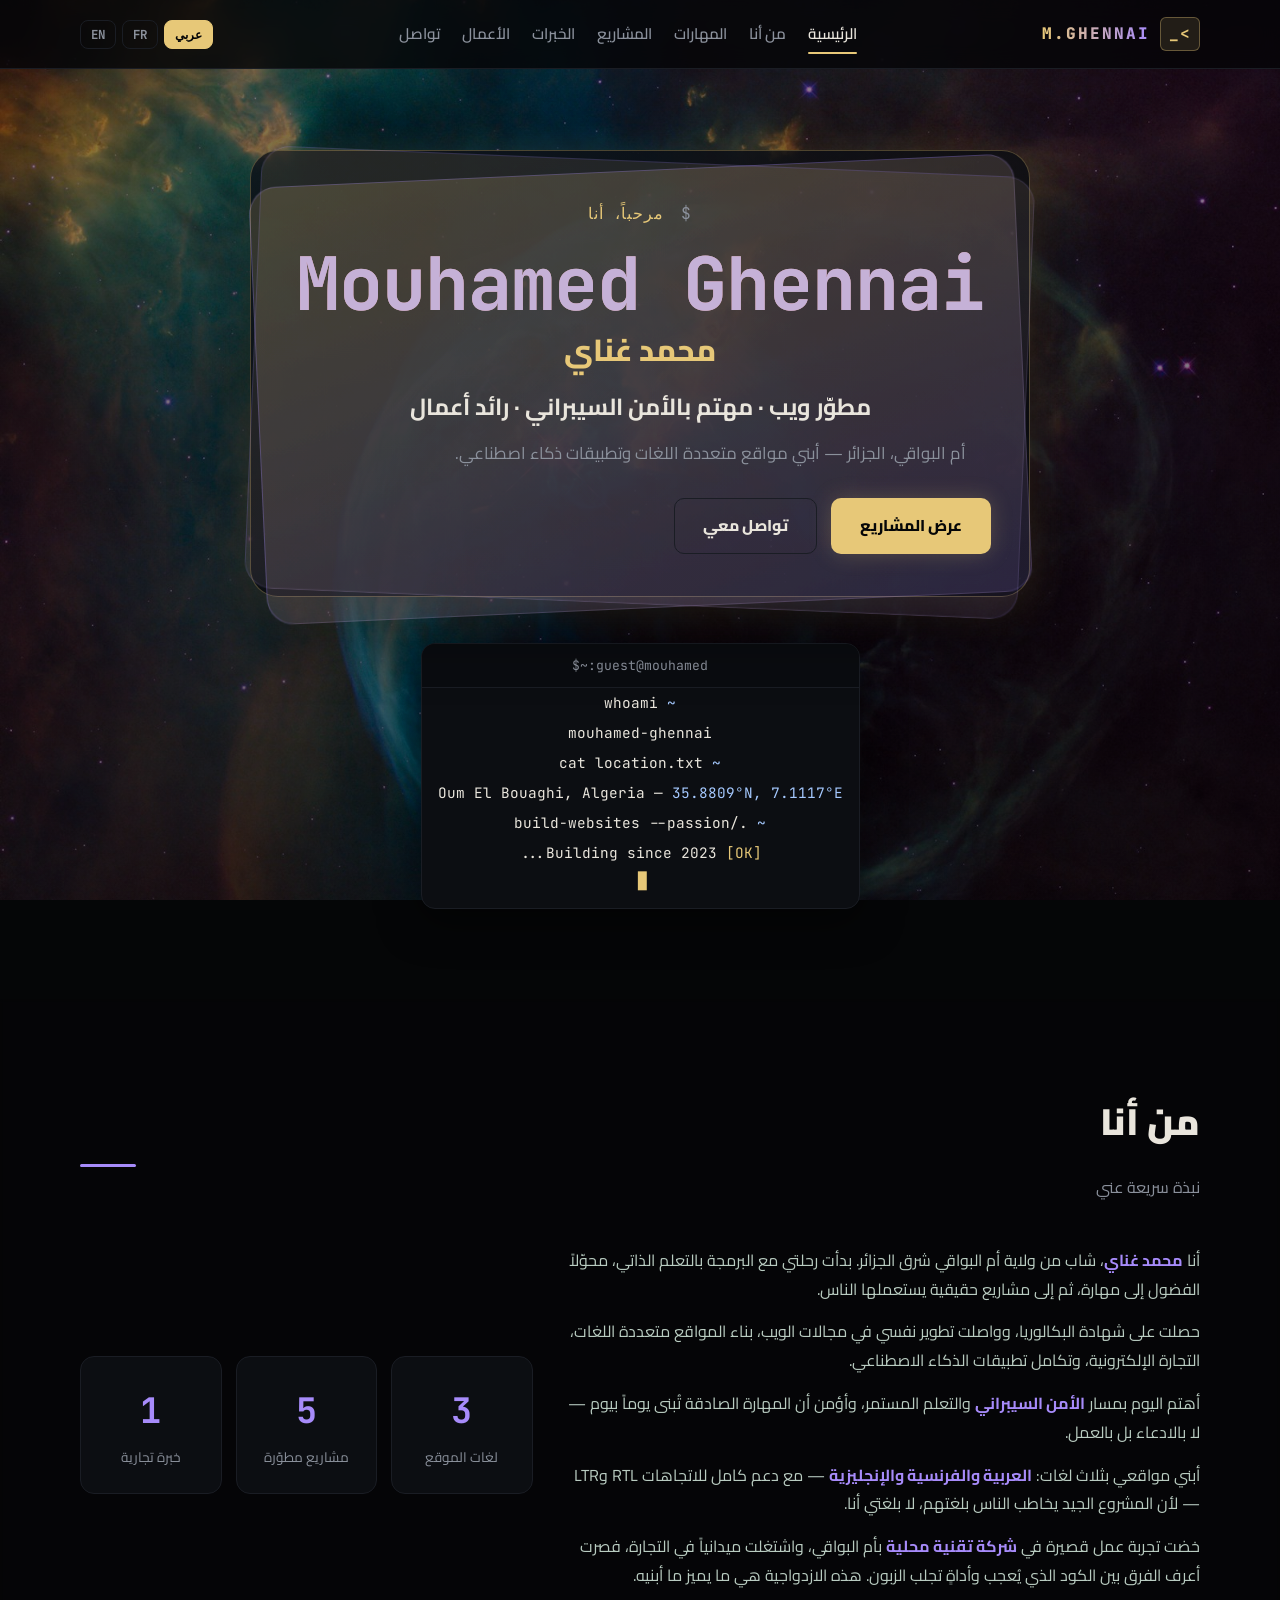
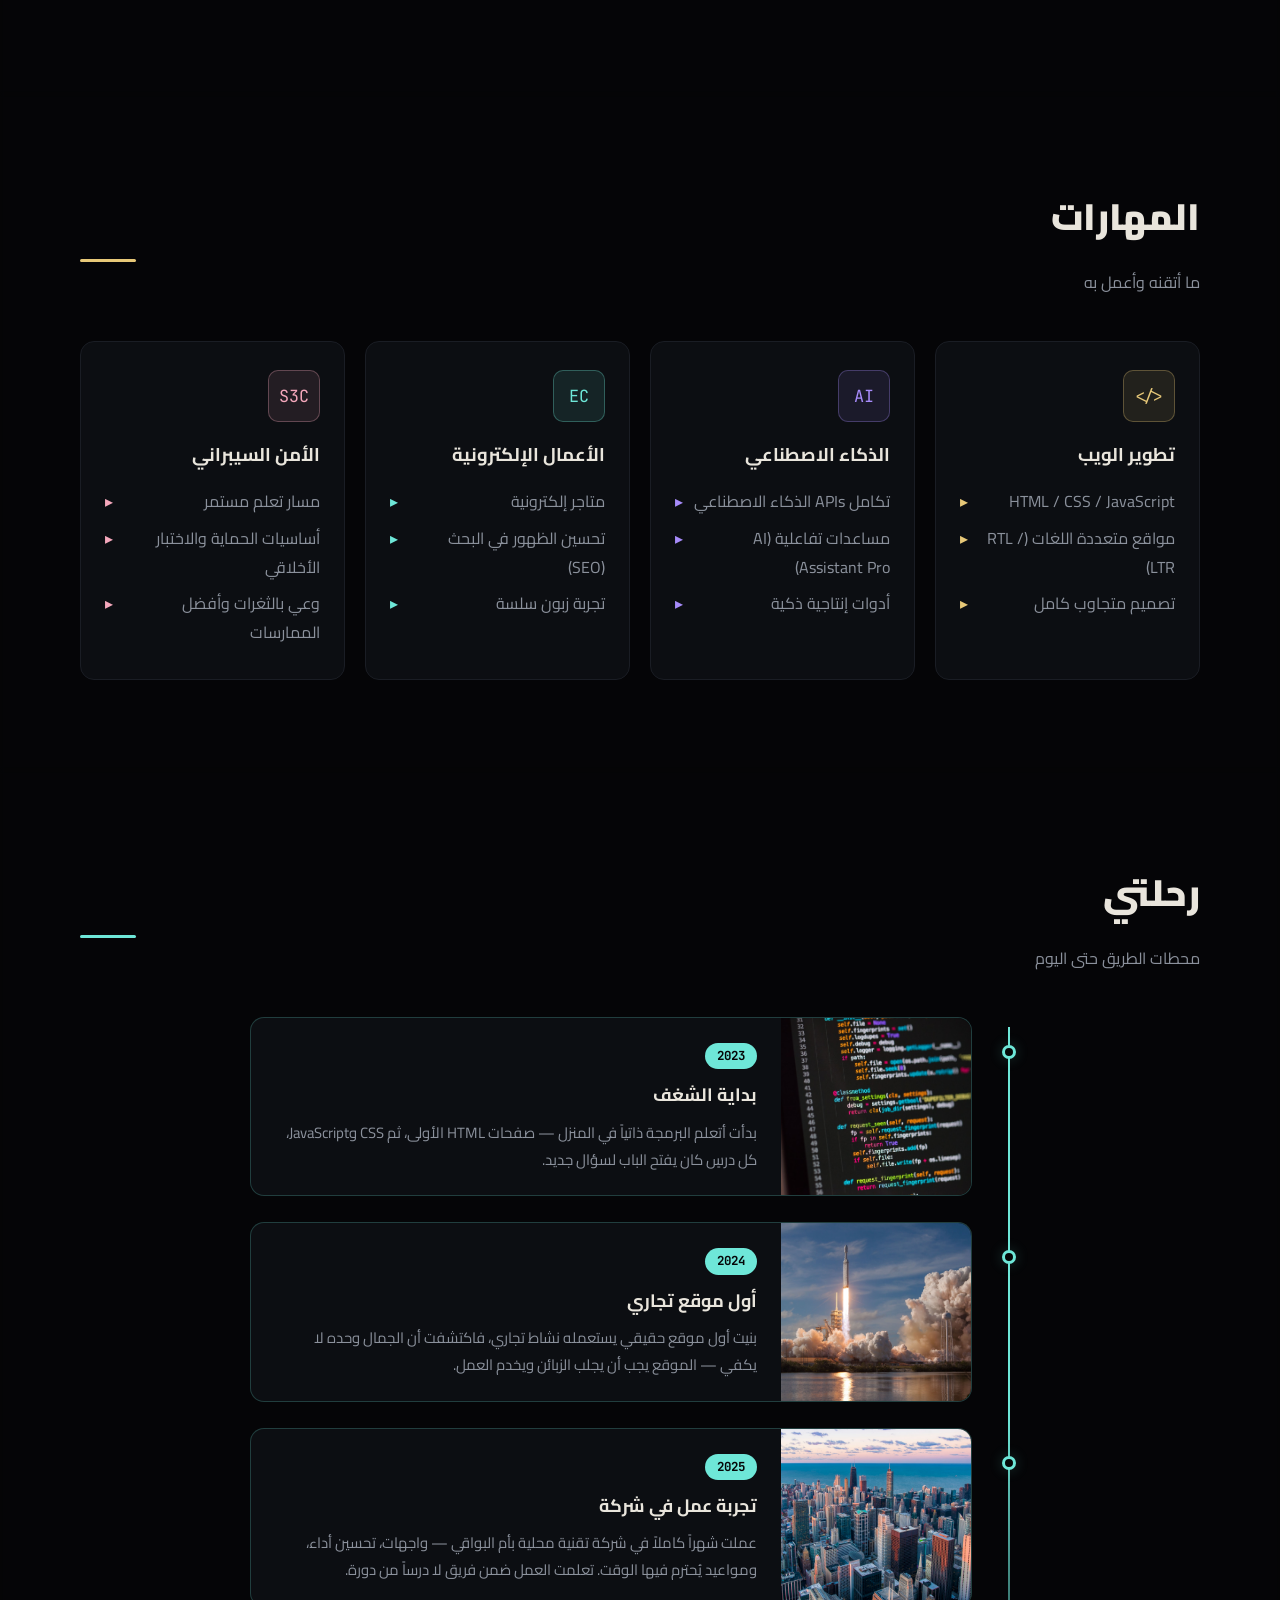
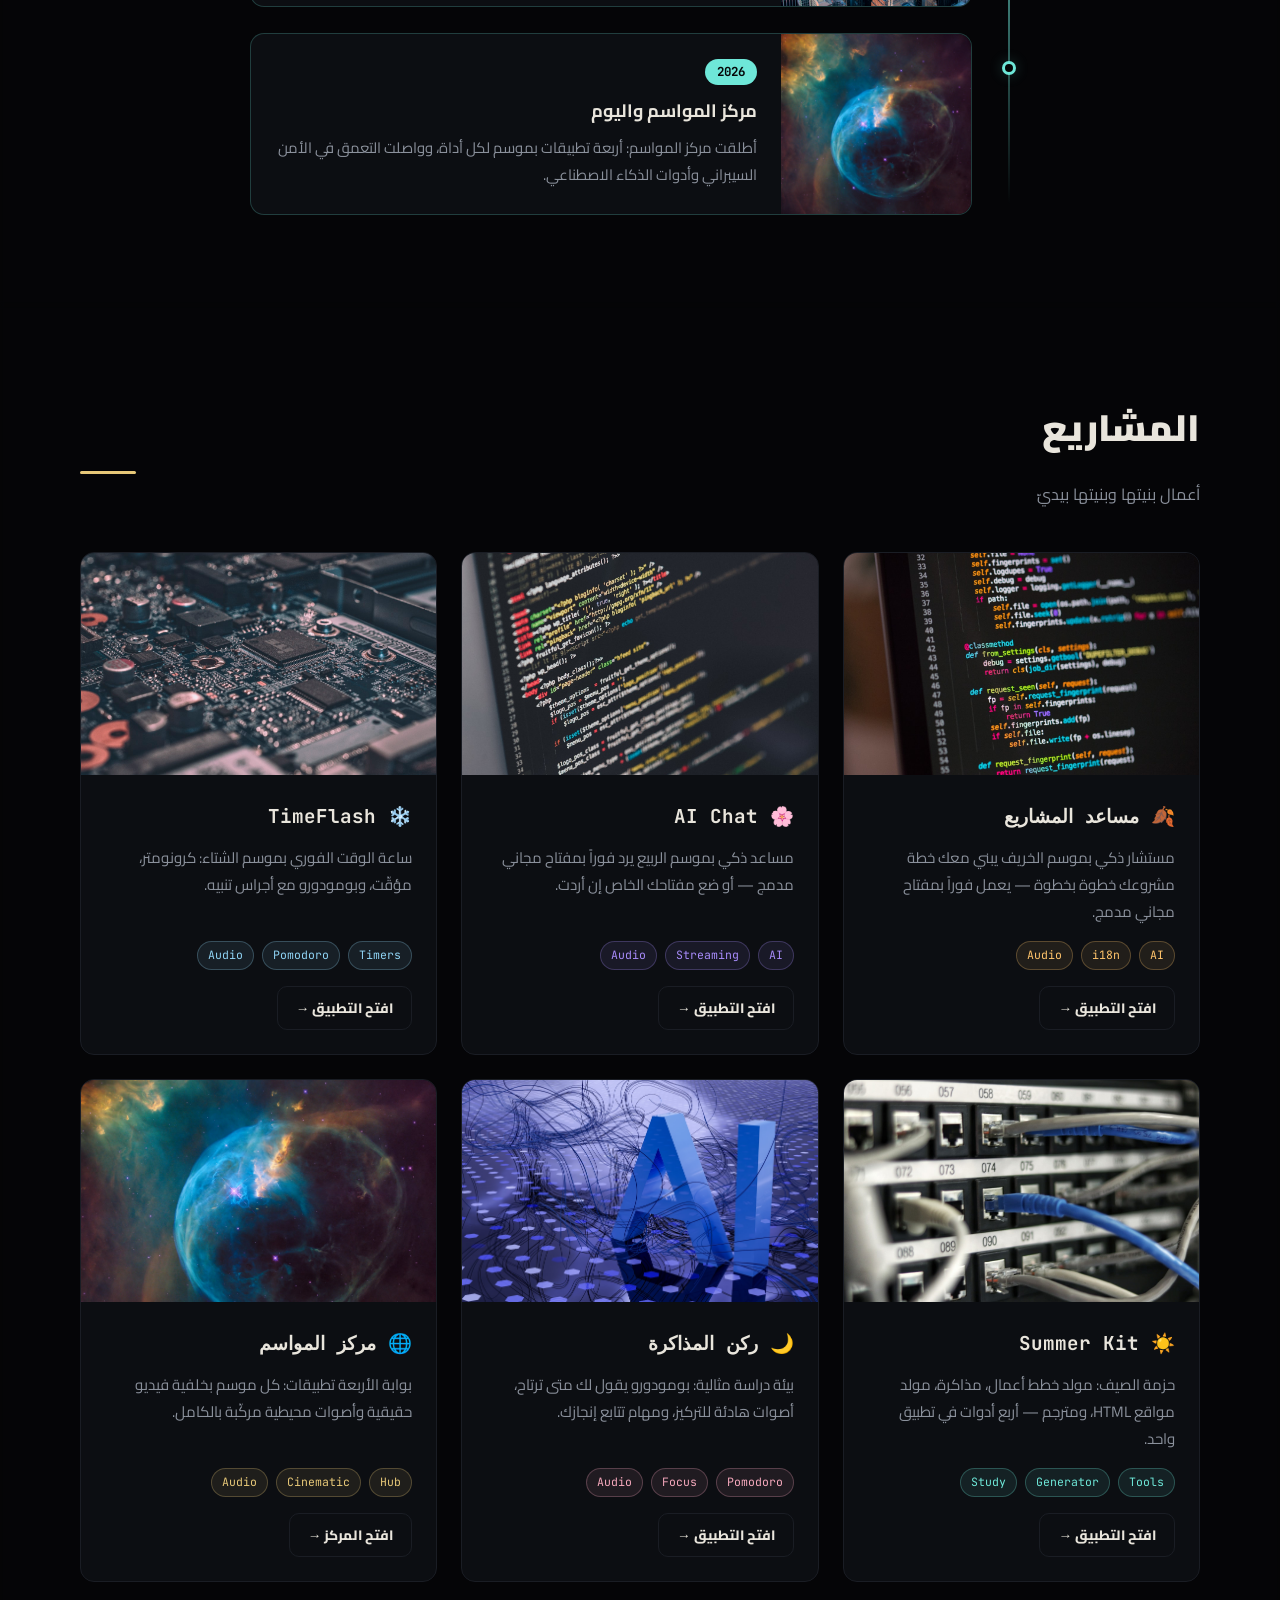
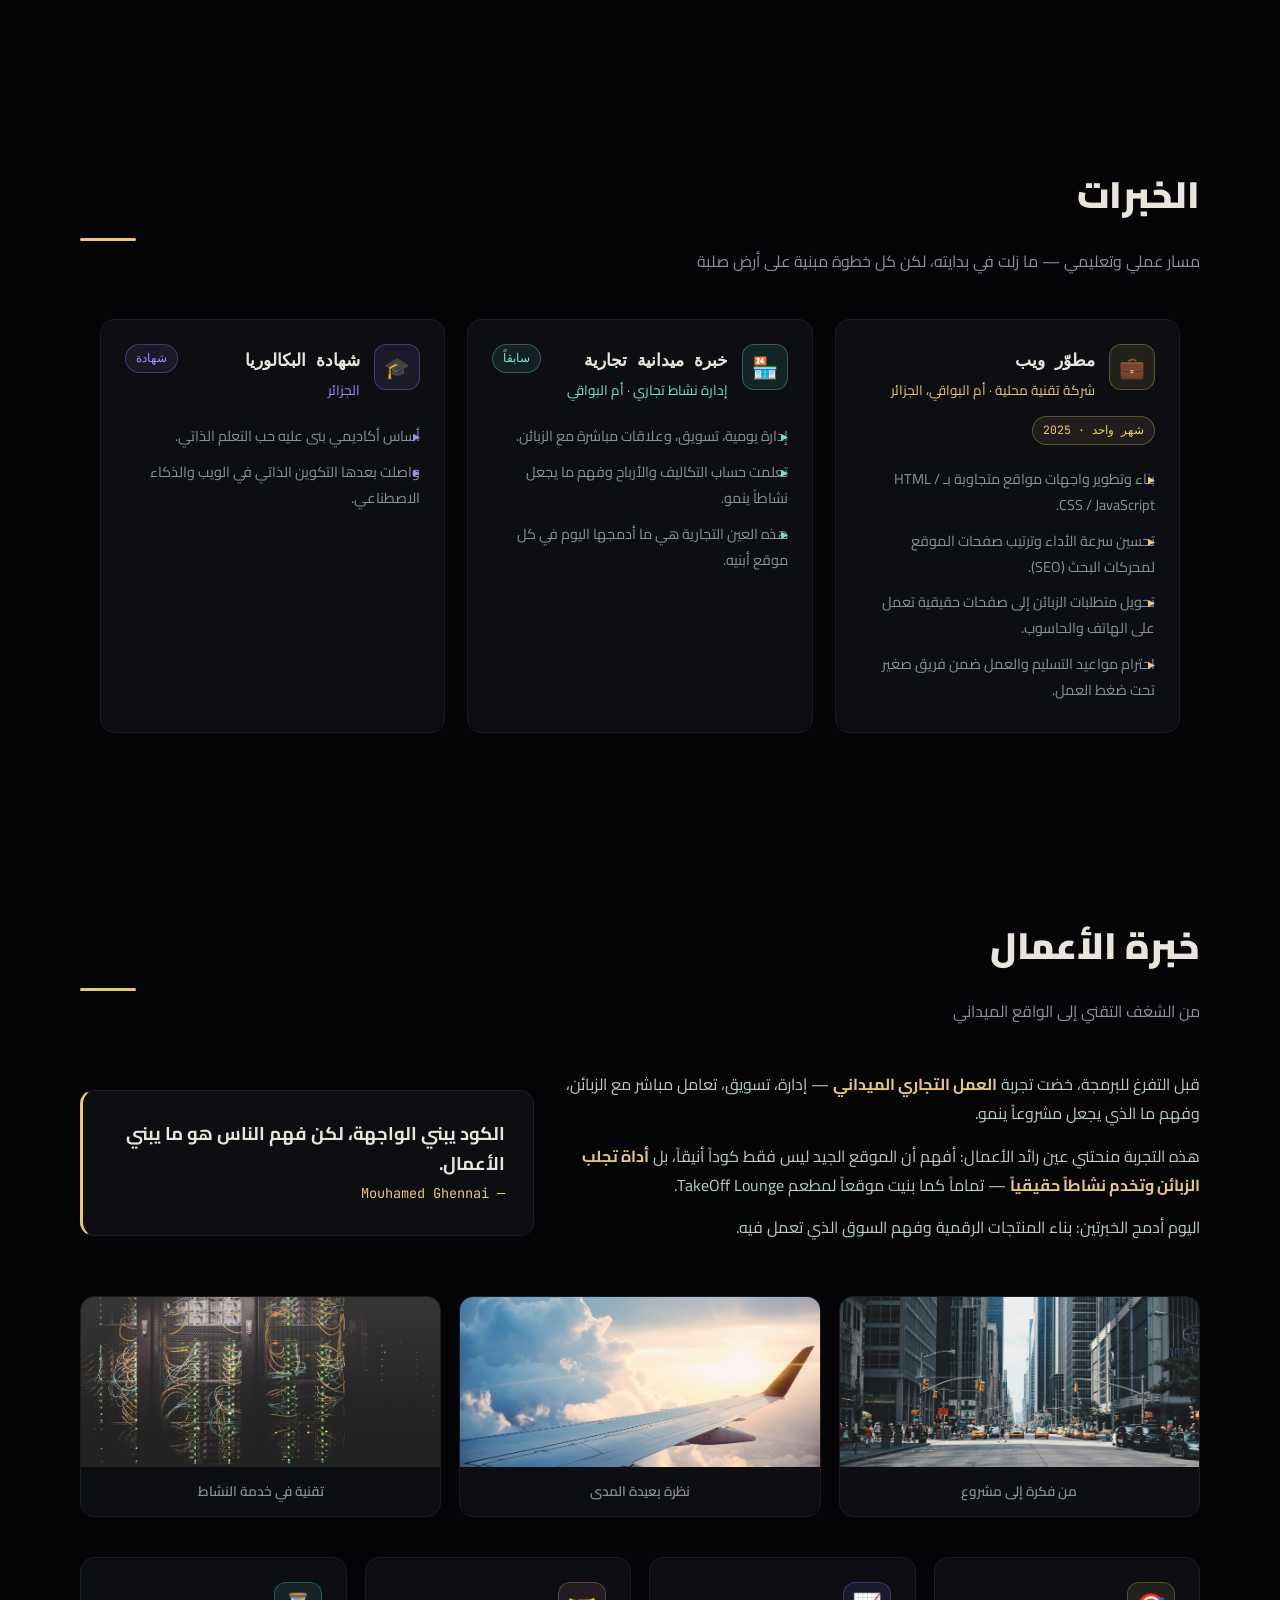
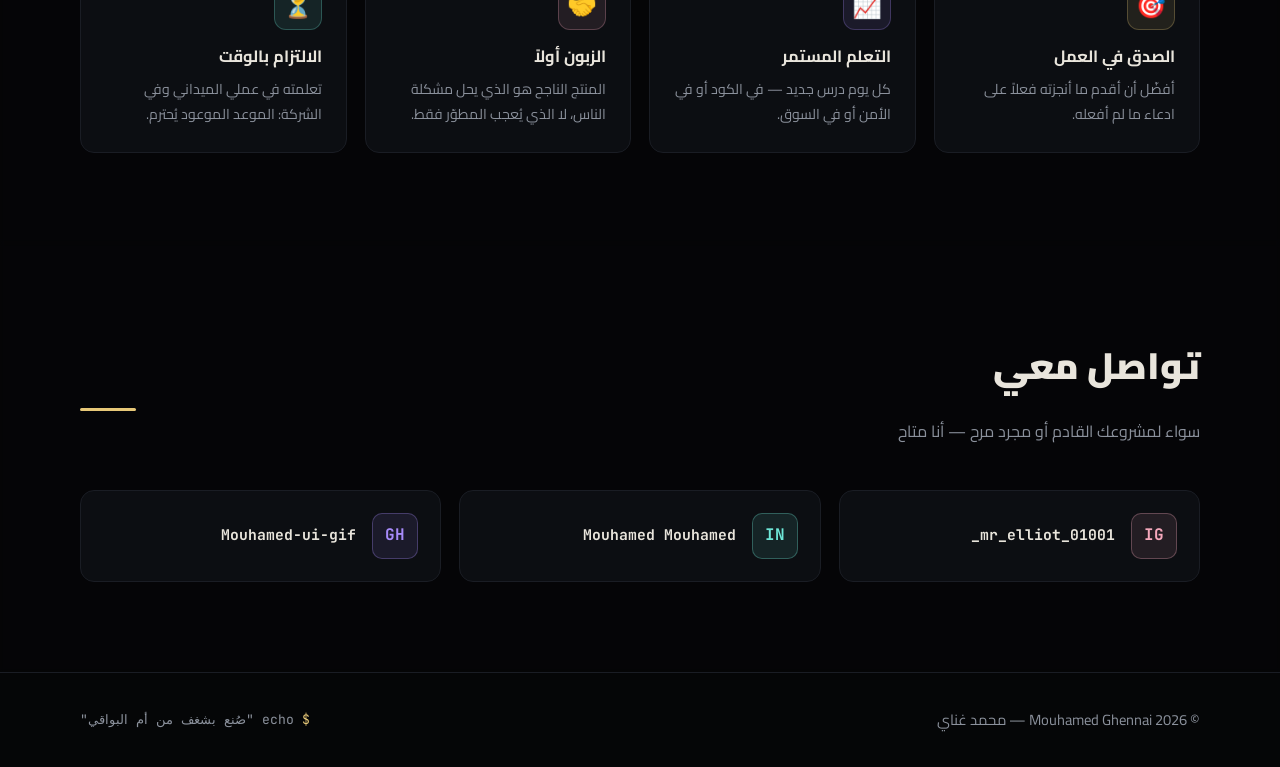
==== commit 884af22d: "Redesign palette: black luxury theme with multi-color accents (gold/violet/rose/teal/amber/sky) per " ====
--- a/index.html
+++ b/index.html
@@ -28,7 +28,7 @@
   <meta name="twitter:description" content="Self-taught web developer from Algeria. Multilingual websites, AI apps, e-commerce.">
   <meta name="twitter:image" content="https://mouhamed-ui-gif.github.io/images/hero-code.jpg">
 
-  <link rel="icon" type="image/svg+xml" href="data:image/svg+xml,%3Csvg xmlns='http://www.w3.org/2000/svg' viewBox='0 0 100 100'%3E%3Crect width='100' height='100' rx='20' fill='%23090f0b'/%3E%3Ctext x='50' y='68' font-size='52' text-anchor='middle' fill='%2322d97a' font-family='monospace'%3E%3E_%3C/text%3E%3C/svg%3E">
+  <link rel="icon" type="image/svg+xml" href="data:image/svg+xml,%3Csvg xmlns='http://www.w3.org/2000/svg' viewBox='0 0 100 100'%3E%3Crect width='100' height='100' rx='20' fill='%23050607'/%3E%3Ctext x='50' y='68' font-size='52' text-anchor='middle' fill='%23e7c878' font-family='monospace'%3E%3E_%3C/text%3E%3C/svg%3E">
 
   <link rel="preconnect" href="https://fonts.googleapis.com">
   <link rel="preconnect" href="https://fonts.gstatic.com" crossorigin>
@@ -139,7 +139,7 @@
     </section>
 
     <!-- ===== About ===== -->
-    <section class="section cine" id="about">
+    <section class="section cine acc-violet" id="about">
       <div class="container">
         <h2 class="section-title reveal" data-i18n="about.title">من أنا</h2>
         <p class="section-sub reveal" data-i18n="about.sub">نبذة سريعة عني</p>
@@ -175,7 +175,7 @@
               <li>تصميم متجاوب كامل</li>
             </ul>
           </div>
-          <div class="skill-card reveal">
+          <div class="skill-card acc-violet reveal">
             <span class="skill-icon">AI</span>
             <h3 data-i18n="skills.ai">الذكاء الاصطناعي</h3>
             <ul data-i18n="skills.aiList">
@@ -184,7 +184,7 @@
               <li>أدوات إنتاجية ذكية</li>
             </ul>
           </div>
-          <div class="skill-card">
+          <div class="skill-card acc-teal">
             <span class="skill-icon">EC</span>
             <h3 data-i18n="skills.ecom">الأعمال الإلكترونية</h3>
             <ul data-i18n="skills.ecomList">
@@ -193,7 +193,7 @@
               <li>تجربة زبون سلسة</li>
             </ul>
           </div>
-          <div class="skill-card reveal">
+          <div class="skill-card acc-rose reveal">
             <span class="skill-icon">S3C</span>
             <h3 data-i18n="skills.sec">الأمن السيبراني</h3>
             <ul data-i18n="skills.secList">
@@ -207,7 +207,7 @@
     </section>
 
     <!-- ===== Journey ===== -->
-    <section class="section cine" id="journey">
+    <section class="section cine acc-teal" id="journey">
       <div class="container">
         <h2 class="section-title reveal" data-i18n="journey.title">رحلتي</h2>
         <p class="section-sub reveal" data-i18n="journey.sub">محطات الطريق حتى اليوم</p>
@@ -272,7 +272,7 @@
         <p class="section-sub reveal" data-i18n="projects.sub">أعمال بنيتها وبنيتها بيديّ</p>
         <div class="projects-grid">
 
-          <article class="project-card reveal">
+          <article class="project-card acc-amber reveal">
             <div class="project-media">
               <img src="images/laptop-code.jpg" alt="Project Advisor app" loading="lazy">
             </div>
@@ -284,7 +284,7 @@
             </div>
           </article>
 
-          <article class="project-card reveal">
+          <article class="project-card acc-violet reveal">
             <div class="project-media">
               <img src="images/code-screen.jpg" alt="AI Chat app" loading="lazy">
             </div>
@@ -296,7 +296,7 @@
             </div>
           </article>
 
-          <article class="project-card reveal">
+          <article class="project-card acc-sky reveal">
             <div class="project-media">
               <img src="images/network.jpg" alt="TimeFlash app" loading="lazy">
             </div>
@@ -308,7 +308,7 @@
             </div>
           </article>
 
-          <article class="project-card reveal">
+          <article class="project-card acc-teal reveal">
             <div class="project-media">
               <img src="images/server-room.jpg" alt="Summer Kit app" loading="lazy">
             </div>
@@ -320,7 +320,7 @@
             </div>
           </article>
 
-          <article class="project-card reveal">
+          <article class="project-card acc-rose reveal">
             <div class="project-media">
               <img src="images/code-ai.jpg" alt="Study Zone app" loading="lazy">
             </div>
@@ -332,7 +332,7 @@
             </div>
           </article>
 
-          <article class="project-card reveal">
+          <article class="project-card acc-gold reveal">
             <div class="project-media">
               <img src="images/galaxy.jpg" alt="Season Center hub" loading="lazy">
             </div>
@@ -356,7 +356,7 @@
 
         <div class="exp-grid">
 
-          <article class="exp-card reveal">
+          <article class="exp-card acc-gold reveal">
             <div class="exp-head">
               <div class="exp-logo">💼</div>
               <div class="exp-meta">
@@ -373,7 +373,7 @@
             </ul>
           </article>
 
-          <article class="exp-card reveal">
+          <article class="exp-card acc-teal reveal">
             <div class="exp-head">
               <div class="exp-logo">🏪</div>
               <div class="exp-meta">
@@ -389,7 +389,7 @@
             </ul>
           </article>
 
-          <article class="exp-card reveal">
+          <article class="exp-card acc-violet reveal">
             <div class="exp-head">
               <div class="exp-logo">🎓</div>
               <div class="exp-meta">
@@ -435,17 +435,17 @@
             <h3 data-i18n="values.v1t">الصدق في العمل</h3>
             <p data-i18n="values.v1">أفضّل أن أقدم ما أنجزته فعلاً على ادعاء ما لم أفعله.</p>
           </div>
-          <div class="value-card reveal">
+          <div class="value-card acc-violet reveal">
             <span class="value-icon">📈</span>
             <h3 data-i18n="values.v2t">التعلم المستمر</h3>
             <p data-i18n="values.v2">كل يوم درس جديد — في الكود أو في الأمن أو في السوق.</p>
           </div>
-          <div class="value-card reveal">
+          <div class="value-card acc-rose reveal">
             <span class="value-icon">🤝</span>
             <h3 data-i18n="values.v3t">الزبون أولاً</h3>
             <p data-i18n="values.v3">المنتج الناجح هو الذي يحل مشكلة الناس، لا الذي يُعجب المطوّر فقط.</p>
           </div>
-          <div class="value-card reveal">
+          <div class="value-card acc-teal reveal">
             <span class="value-icon">⏳</span>
             <h3 data-i18n="values.v4t">الالتزام بالوقت</h3>
             <p data-i18n="values.v4">تعلمته في عملي الميداني وفي الشركة: الموعد الموعود يُحترم.</p>
@@ -460,15 +460,15 @@
         <h2 class="section-title reveal" data-i18n="contact.title">تواصل معي</h2>
         <p class="section-sub reveal" data-i18n="contact.sub">سواء لمشروعك القادم أو مجرد مرح — أنا متاح</p>
         <div class="contact-grid">
-          <a class="contact-link reveal" href="https://www.instagram.com/mr_elliot_01001_" target="_blank" rel="noopener">
+          <a class="contact-link acc-rose reveal" href="https://www.instagram.com/mr_elliot_01001_" target="_blank" rel="noopener">
             <span class="cl-icon">IG</span>
             <span class="cl-handle">mr_elliot_01001_</span>
           </a>
-          <a class="contact-link reveal" href="https://www.linkedin.com/in/mouhamed-mouhamed-568962387" target="_blank" rel="noopener">
+          <a class="contact-link acc-teal reveal" href="https://www.linkedin.com/in/mouhamed-mouhamed-568962387" target="_blank" rel="noopener">
             <span class="cl-icon">IN</span>
             <span class="cl-handle">Mouhamed Mouhamed</span>
           </a>
-          <a class="contact-link reveal" href="https://github.com/Mouhamed-ui-gif" target="_blank" rel="noopener">
+          <a class="contact-link acc-violet reveal" href="https://github.com/Mouhamed-ui-gif" target="_blank" rel="noopener">
             <span class="cl-icon">GH</span>
             <span class="cl-handle">Mouhamed-ui-gif</span>
           </a>
--- a/css/style.css
+++ b/css/style.css
@@ -1,21 +1,36 @@
 /* ===== Mouhamed Ghennai — Personal site ===== */
 
 :root {
-  --bg: #070c09;
-  --bg-alt: #0b120e;
-  --panel: #0f1813;
-  --border: #1d2b23;
-  --green: #22d97a;
-  --green-dim: #14a558;
-  --cyan: #37d5e8;
-  --text: #dcebe2;
-  --muted: #7e948a;
+  --bg: #050607;
+  --bg-alt: #090b0e;
+  --panel: #0c0e12;
+  --border: #1a1d24;
+  --green: #e7c878;
+  --green-dim: #b8943f;
   --red: #ff5470;
+  --gold: #e7c878; --gold-dim: #b8943f; --gold-glow: rgba(231, 200, 120, .22);
+  --violet: #a78bfa; --violet-dim: #7c5cd6; --violet-glow: rgba(167, 139, 250, .22);
+  --rose: #f5a8bc; --rose-dim: #d07490; --rose-glow: rgba(245, 168, 188, .22);
+  --teal: #6ee7d8; --teal-dim: #2ebaa8; --teal-glow: rgba(110, 231, 216, .22);
+  --amber: #ffc46b; --amber-dim: #d99a3d; --amber-glow: rgba(255, 196, 107, .22);
+  --sky: #8fd3f4; --sky-dim: #5aa9d6; --sky-glow: rgba(143, 211, 244, .22);
+  --cyan: #a5c9ff;
+  --glow: var(--gold-glow);
+  --text: #e9e5dc;
+  --muted: #8b919c;
   --font-ar: "Cairo", sans-serif;
   --font-mono: "JetBrains Mono", monospace;
   --radius: 14px;
-  --shadow: 0 12px 40px rgba(0, 0, 0, .45);
-}
+  --shadow: 0 12px 40px rgba(0, 0, 0, .5);
+}
+
+/* per-accent themes: redefine the local accent vars, every var(--green)/--cyan picks them up */
+.acc-gold   { --green: var(--gold);   --green-dim: var(--gold-dim);   --cyan: var(--gold);   --glow: var(--gold-glow); }
+.acc-violet { --green: var(--violet); --green-dim: var(--violet-dim); --cyan: var(--violet); --glow: var(--violet-glow); }
+.acc-rose   { --green: var(--rose);   --green-dim: var(--rose-dim);   --cyan: var(--rose);   --glow: var(--rose-glow); }
+.acc-teal   { --green: var(--teal);   --green-dim: var(--teal-dim);   --cyan: var(--teal);   --glow: var(--teal-glow); }
+.acc-amber  { --green: var(--amber);  --green-dim: var(--amber-dim);  --cyan: var(--amber);  --glow: var(--amber-glow); }
+.acc-sky    { --green: var(--sky);    --green-dim: var(--sky-dim);    --cyan: var(--sky);    --glow: var(--sky-glow); }
 
 * { margin: 0; padding: 0; box-sizing: border-box; }
 
@@ -44,7 +59,7 @@
 .ok { color: var(--green); font-family: var(--font-mono); }
 .tk { color: var(--cyan); }
 
-::selection { background: var(--green); color: #06130c; }
+::selection { background: var(--green); color: #050607; }
 
 /* ===== Scrollbar ===== */
 ::-webkit-scrollbar { width: 10px; }
@@ -57,7 +72,7 @@
   position: fixed;
   inset: 0 0 auto 0;
   z-index: 100;
-  background: rgba(7, 12, 9, .85);
+  background: rgba(5, 6, 8, .82);
   backdrop-filter: blur(12px);
   border-bottom: 1px solid var(--border);
 }
@@ -79,10 +94,19 @@
   letter-spacing: 1px;
 }
 
+.brand-name {
+  font-weight: 800;
+  letter-spacing: 2px;
+  background: linear-gradient(90deg, var(--gold), var(--violet));
+  -webkit-background-clip: text;
+  background-clip: text;
+  color: transparent;
+}
+
 .brand-mark {
   color: var(--green);
-  background: rgba(34, 217, 122, .12);
-  border: 1px solid rgba(34, 217, 122, .35);
+  background: color-mix(in srgb, var(--green) 12%, transparent);
+  border: 1px solid color-mix(in srgb, var(--green) 35%, transparent);
   padding: 2px 8px;
   border-radius: 6px;
 }
@@ -123,7 +147,7 @@
 }
 .lang-btn:hover { color: var(--text); border-color: var(--green-dim); }
 .lang-btn.is-active {
-  color: #06130c;
+  color: #050607;
   background: var(--green);
   border-color: var(--green);
 }
@@ -172,11 +196,11 @@
   width: 100%;
   padding: 3rem 2.4rem 2.6rem;
   border-radius: 28px;
-  background: linear-gradient(160deg, rgba(20, 32, 25, .82), rgba(10, 16, 12, .86));
-  border: 1px solid rgba(34, 217, 122, .28);
+  background: linear-gradient(160deg, rgba(16, 18, 24, .84), rgba(8, 9, 12, .9));
+  border: 1px solid color-mix(in srgb, var(--green) 30%, transparent);
   box-shadow:
-    0 24px 70px rgba(0, 0, 0, .55),
-    0 10px 40px rgba(34, 217, 122, .1);
+    0 24px 70px rgba(0, 0, 0, .6),
+    0 10px 40px var(--glow);
   transform-style: preserve-3d;
   will-change: transform;
 }
@@ -189,8 +213,8 @@
   inset: 0;
   border-radius: 28px;
   z-index: -1;
-  border: 1px solid rgba(55, 213, 232, .22);
-  background: linear-gradient(160deg, rgba(34, 217, 122, .2), rgba(55, 213, 232, .12));
+  border: 1px solid rgba(167, 139, 250, .28);
+  background: linear-gradient(160deg, rgba(231, 200, 120, .18), rgba(167, 139, 250, .14));
 }
 .intro-card::before { transform: rotate(-2.6deg) translateY(16px) scale(.985); }
 .intro-card::after { transform: rotate(2.4deg) translateY(9px) scale(.995); opacity: .6; }
@@ -276,10 +300,14 @@
 }
 .btn-primary {
   background: var(--green);
-  color: #06130c;
-  box-shadow: 0 0 22px rgba(34, 217, 122, .35);
-}
-.btn-primary:hover { background: #2ff088; transform: translateY(-2px); box-shadow: 0 0 34px rgba(34, 217, 122, .5); }
+  color: #050607;
+  box-shadow: 0 0 22px var(--glow);
+}
+.btn-primary:hover {
+  background: color-mix(in srgb, var(--green) 88%, white);
+  transform: translateY(-2px);
+  box-shadow: 0 0 34px var(--glow);
+}
 .btn-ghost {
   background: transparent;
   color: var(--text);
@@ -303,7 +331,7 @@
 .tb-title {
   display: block;
   padding: 10px 16px;
-  background: #0c1510;
+  background: #0a0c10;
   border-bottom: 1px solid var(--border);
   color: var(--muted);
   font-size: .82rem;
@@ -384,8 +412,8 @@
   font-family: var(--font-mono);
   font-size: 1.05rem;
   color: var(--green);
-  background: rgba(34, 217, 122, .1);
-  border: 1px solid rgba(34, 217, 122, .3);
+  background: color-mix(in srgb, var(--green) 10%, transparent);
+  border: 1px solid color-mix(in srgb, var(--green) 30%, transparent);
   width: 52px; height: 52px;
   display: inline-flex;
   align-items: center;
@@ -436,8 +464,8 @@
   font-family: var(--font-mono);
   font-size: .72rem;
   color: var(--cyan);
-  background: rgba(55, 213, 232, .08);
-  border: 1px solid rgba(55, 213, 232, .25);
+  background: color-mix(in srgb, var(--cyan) 9%, transparent);
+  border: 1px solid color-mix(in srgb, var(--cyan) 26%, transparent);
   padding: 3px 10px;
   border-radius: 20px;
 }
@@ -506,14 +534,14 @@
   border-radius: 50%;
   background: var(--bg);
   border: 3px solid var(--green);
-  box-shadow: 0 0 14px rgba(34, 217, 122, .55);
+  box-shadow: 0 0 14px var(--glow);
 }
 .tl-card {
   display: grid;
   grid-template-columns: 190px 1fr;
   gap: 0;
   background: var(--panel);
-  border: 1px solid var(--border);
+  border: 1px solid color-mix(in srgb, var(--green) 22%, transparent);
   border-radius: var(--radius);
   overflow: hidden;
   transition: transform .25s, border-color .25s;
@@ -528,7 +556,7 @@
   font-family: var(--font-mono);
   font-size: .78rem;
   font-weight: 700;
-  color: #06130c;
+  color: #050607;
   background: var(--green);
   padding: 2px 12px;
   border-radius: 20px;
@@ -564,8 +592,8 @@
   width: 46px;
   height: 46px;
   border-radius: 12px;
-  background: rgba(34, 217, 122, .1);
-  border: 1px solid rgba(34, 217, 122, .3);
+  background: color-mix(in srgb, var(--green) 10%, transparent);
+  border: 1px solid color-mix(in srgb, var(--green) 30%, transparent);
   display: flex;
   align-items: center;
   justify-content: center;
@@ -579,8 +607,8 @@
   font-family: var(--font-mono);
   font-size: .72rem;
   color: var(--green);
-  background: rgba(34, 217, 122, .08);
-  border: 1px solid rgba(34, 217, 122, .3);
+  background: color-mix(in srgb, var(--green) 9%, transparent);
+  border: 1px solid color-mix(in srgb, var(--green) 30%, transparent);
   padding: 3px 10px;
   border-radius: 20px;
   white-space: nowrap;
@@ -646,8 +674,8 @@
   align-items: center;
   justify-content: center;
   border-radius: 12px;
-  background: rgba(34, 217, 122, .1);
-  border: 1px solid rgba(34, 217, 122, .25);
+  background: color-mix(in srgb, var(--green) 10%, transparent);
+  border: 1px solid color-mix(in srgb, var(--green) 26%, transparent);
   margin-bottom: 12px;
 }
 .value-card h3 { font-size: 1.02rem; margin-bottom: 6px; }
@@ -674,8 +702,8 @@
   font-family: var(--font-mono);
   font-weight: 700;
   color: var(--green);
-  background: rgba(34, 217, 122, .1);
-  border: 1px solid rgba(34, 217, 122, .3);
+  background: color-mix(in srgb, var(--green) 10%, transparent);
+  border: 1px solid color-mix(in srgb, var(--green) 30%, transparent);
   width: 46px; height: 46px;
   border-radius: 10px;
   display: flex;
@@ -712,7 +740,7 @@
   position: fixed;
   inset: 0;
   z-index: -1;
-  background: linear-gradient(180deg, rgba(4, 8, 6, .4), rgba(4, 8, 6, .6));
+  background: linear-gradient(180deg, rgba(4, 5, 7, .45), rgba(4, 5, 7, .62));
   pointer-events: none;
 }
 
@@ -725,7 +753,7 @@
   content: "";
   position: absolute;
   inset: 0;
-  background: rgba(7, 12, 9, .34);
+  background: rgba(5, 6, 8, .4);
   backdrop-filter: blur(2px);
   -webkit-backdrop-filter: blur(2px);
   z-index: 1;
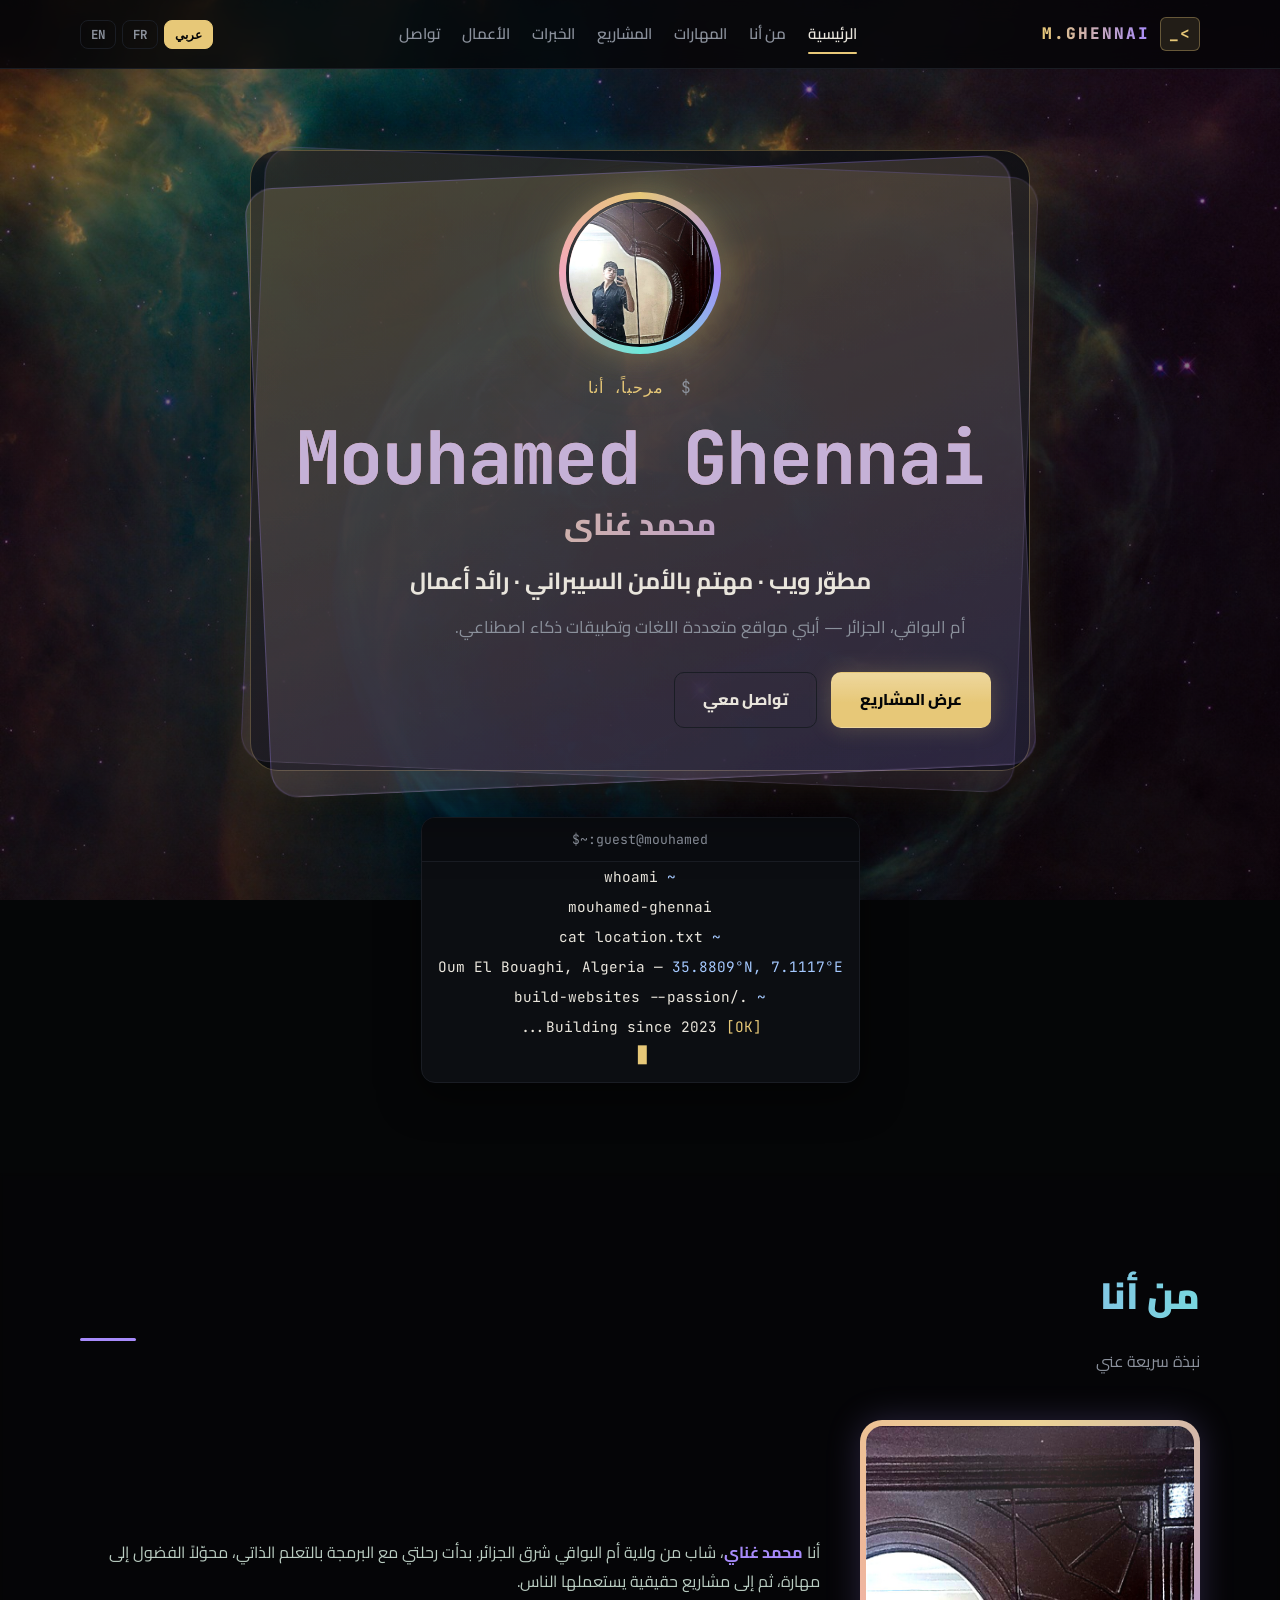
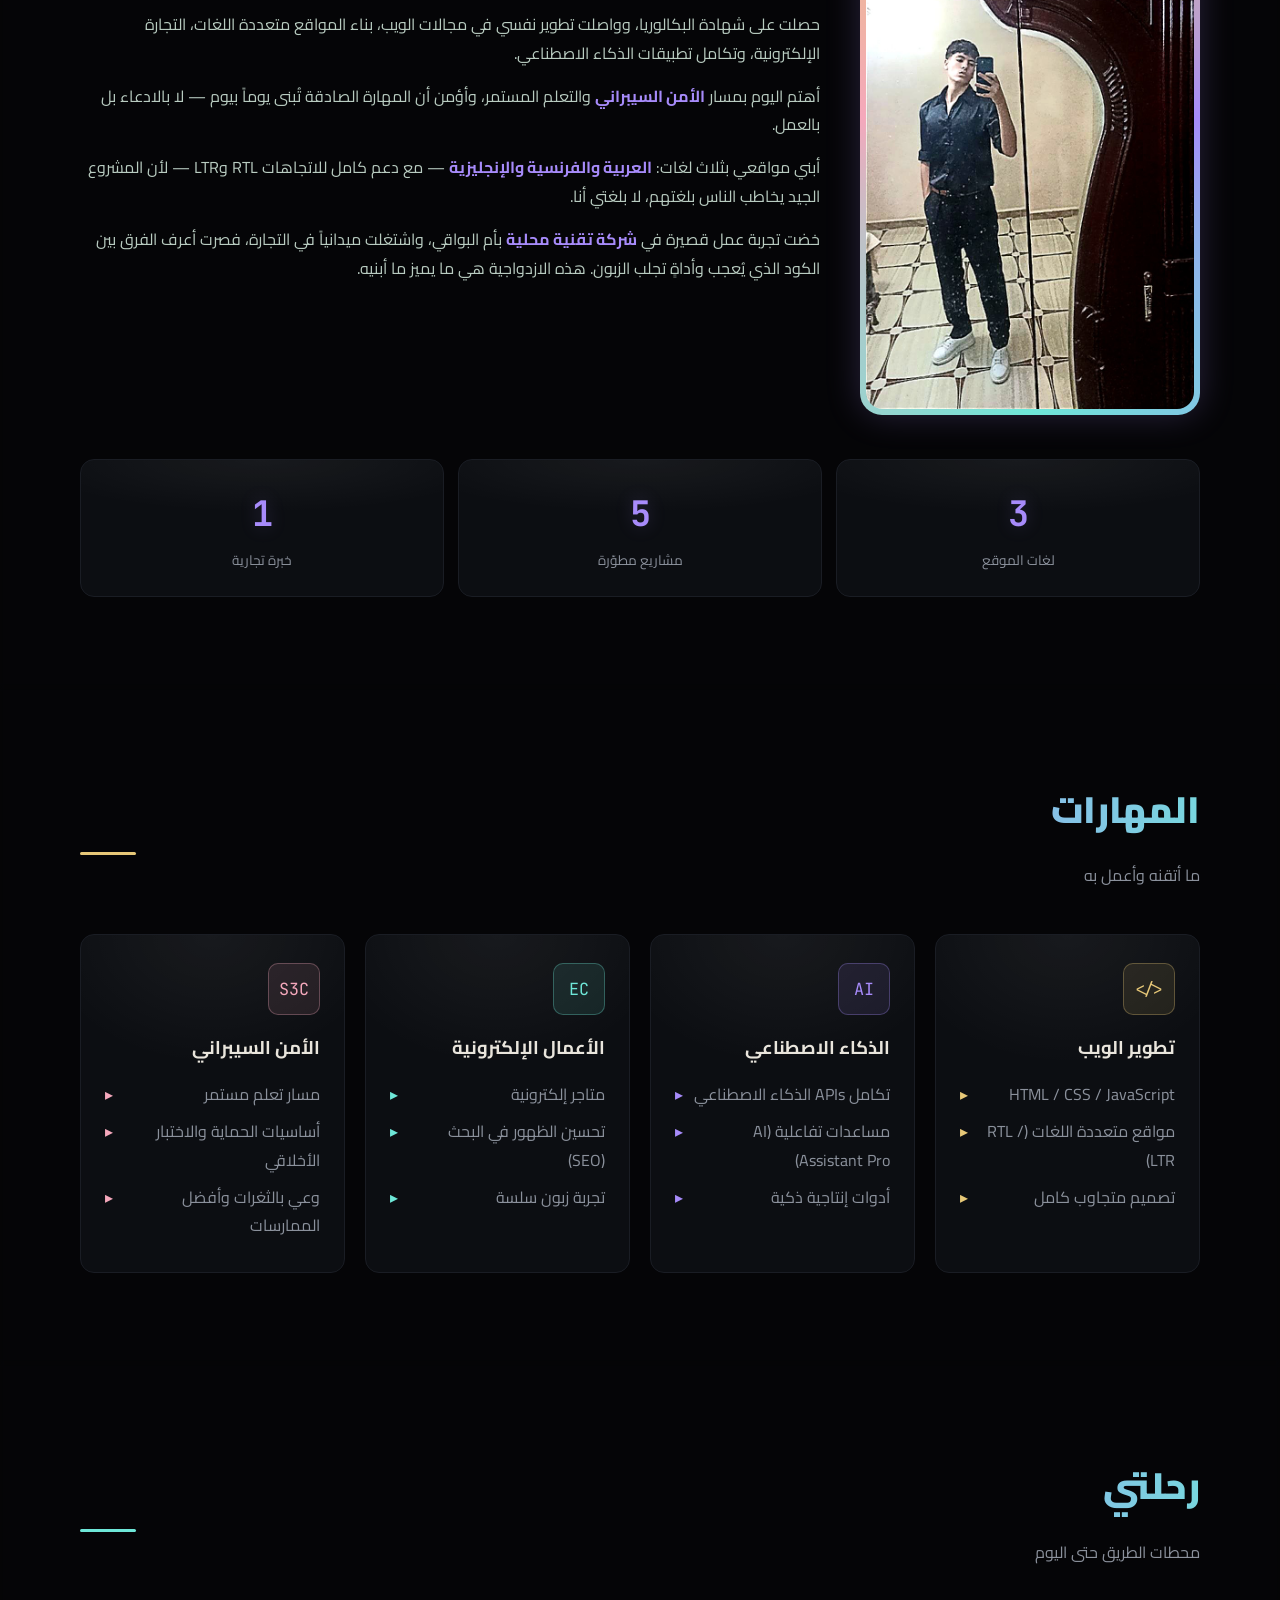
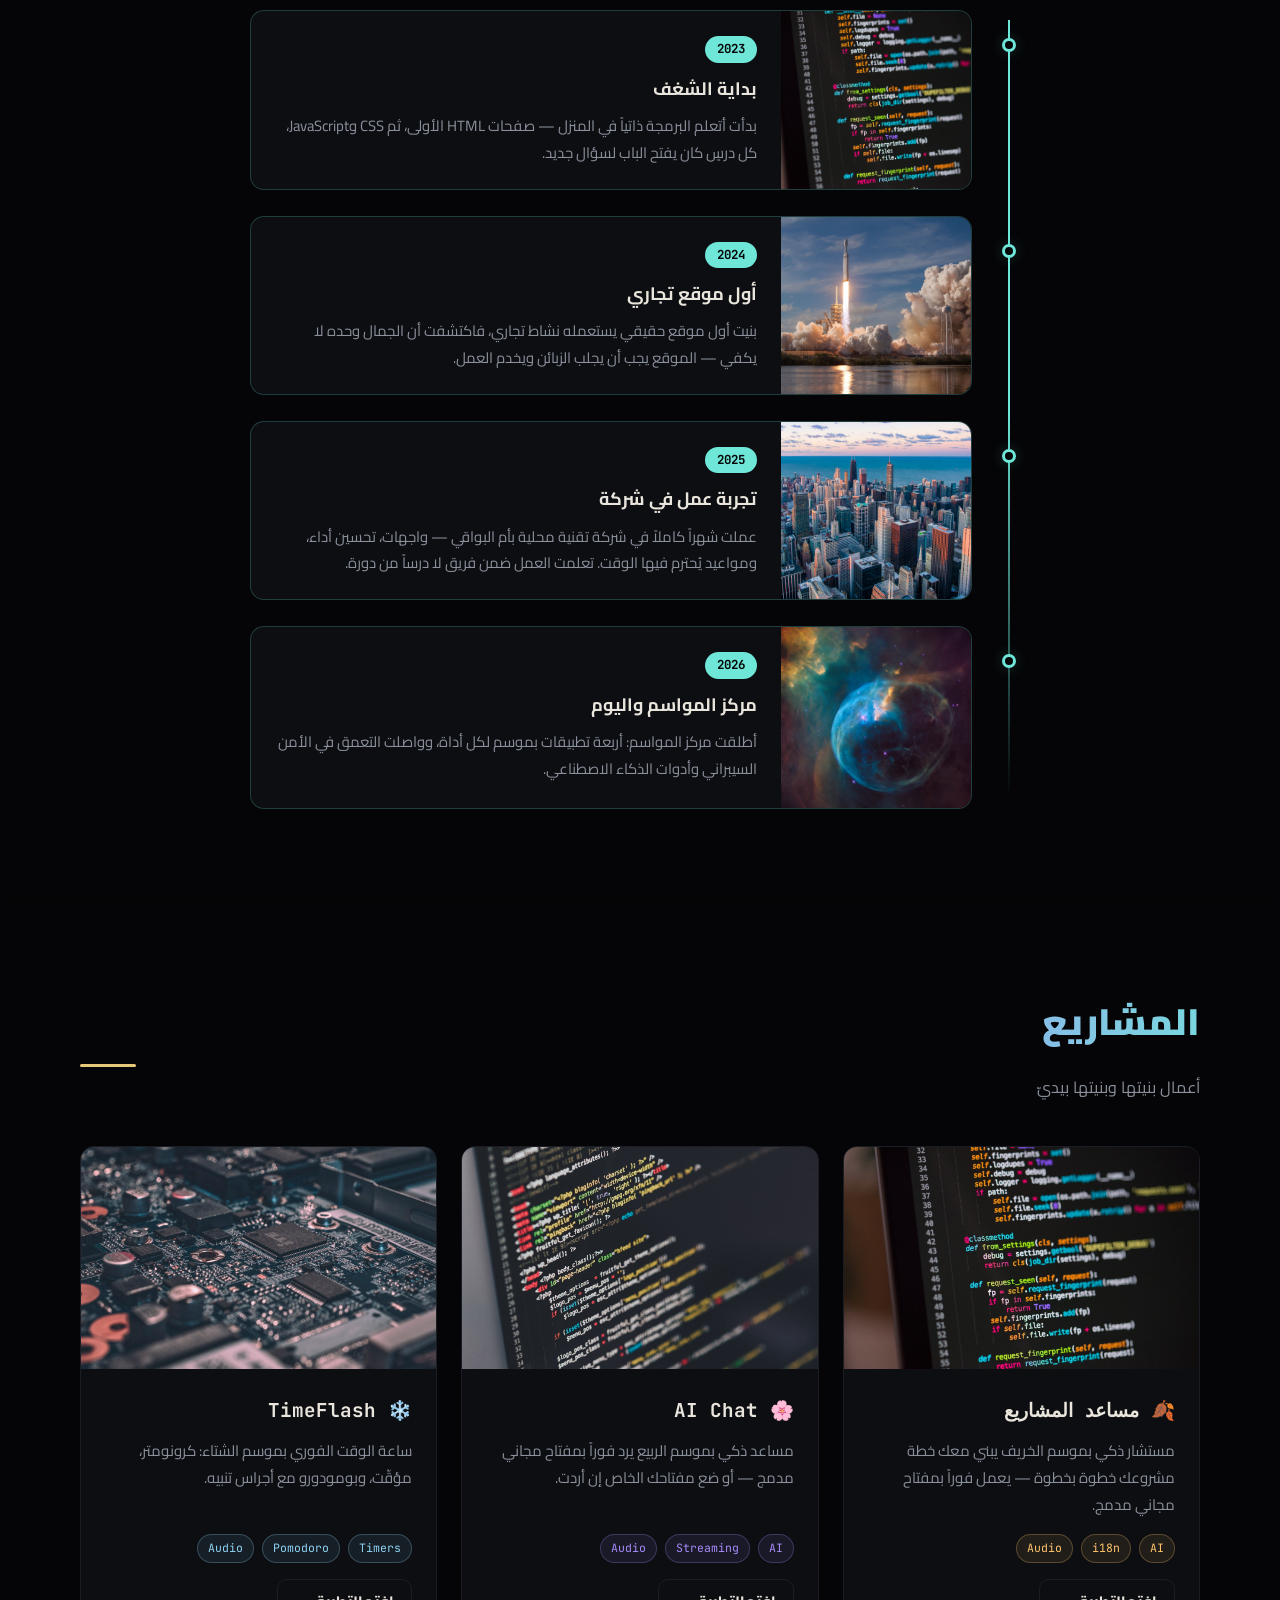
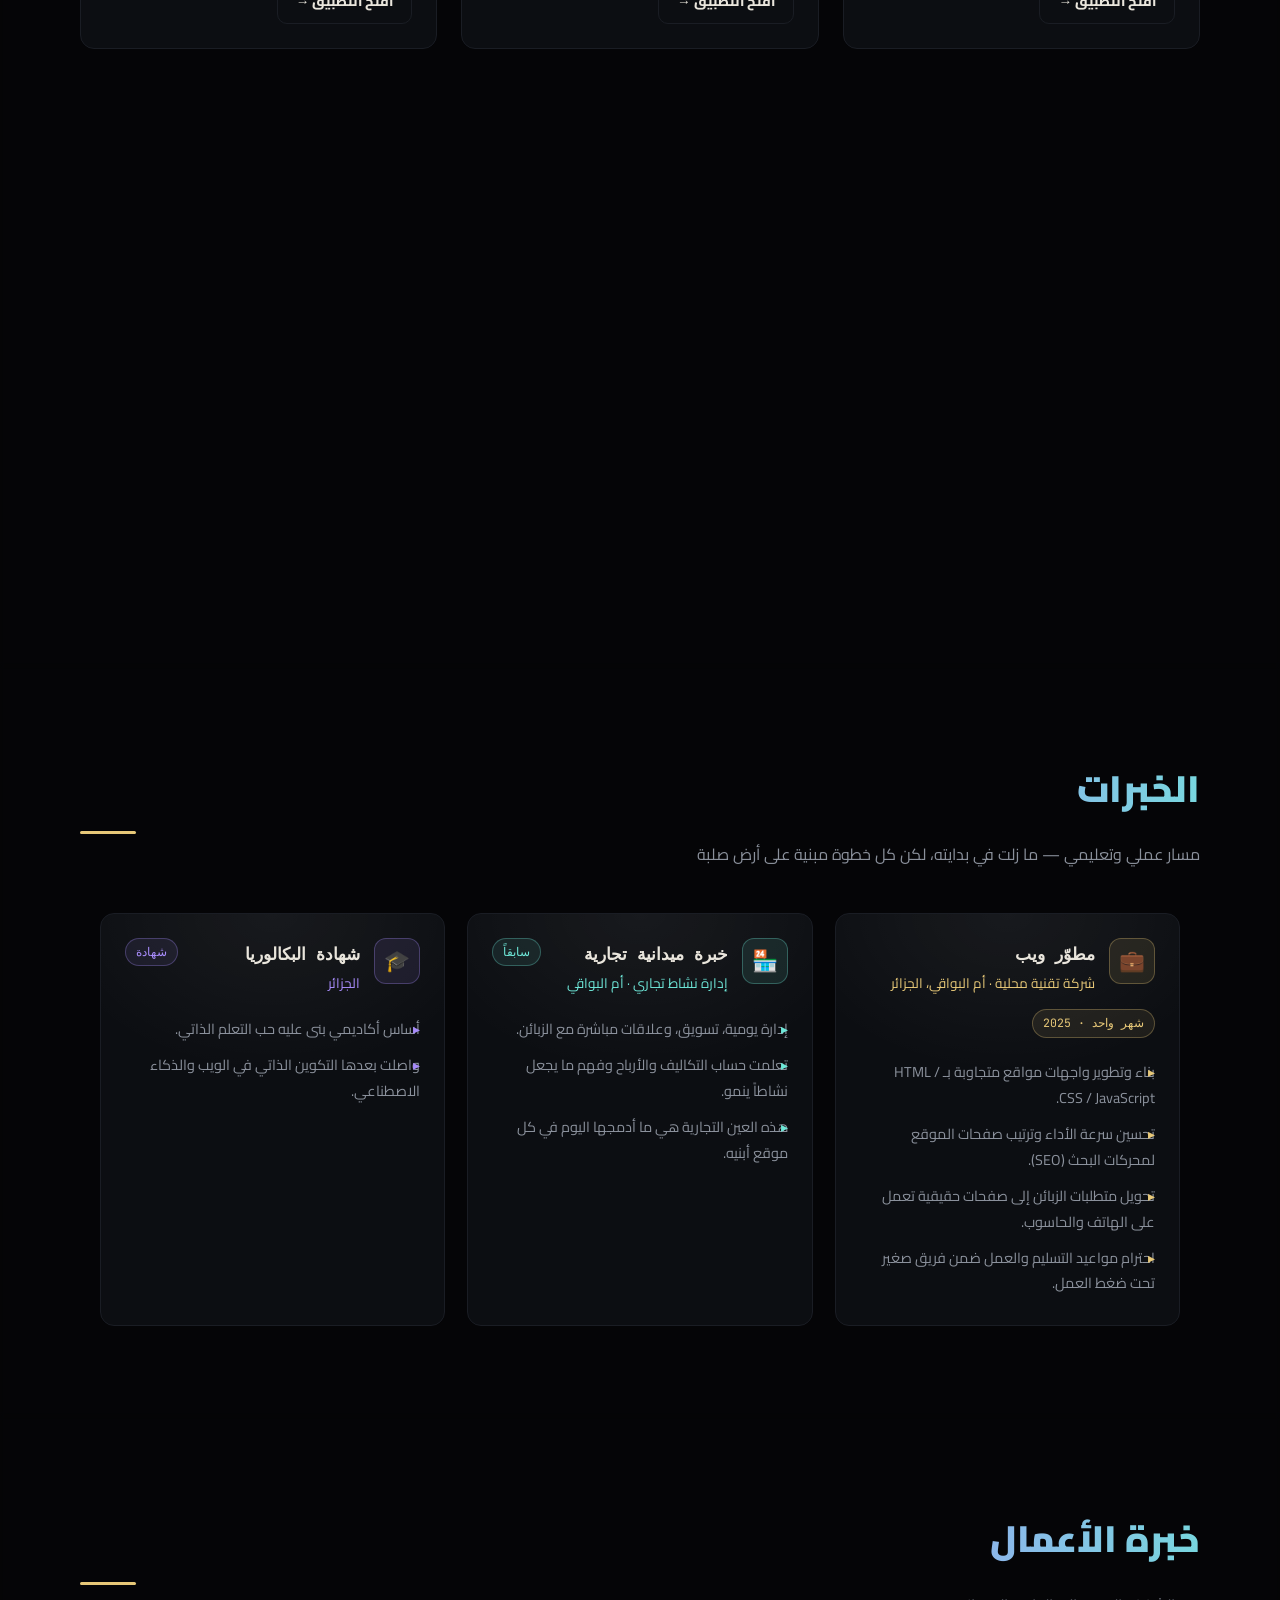
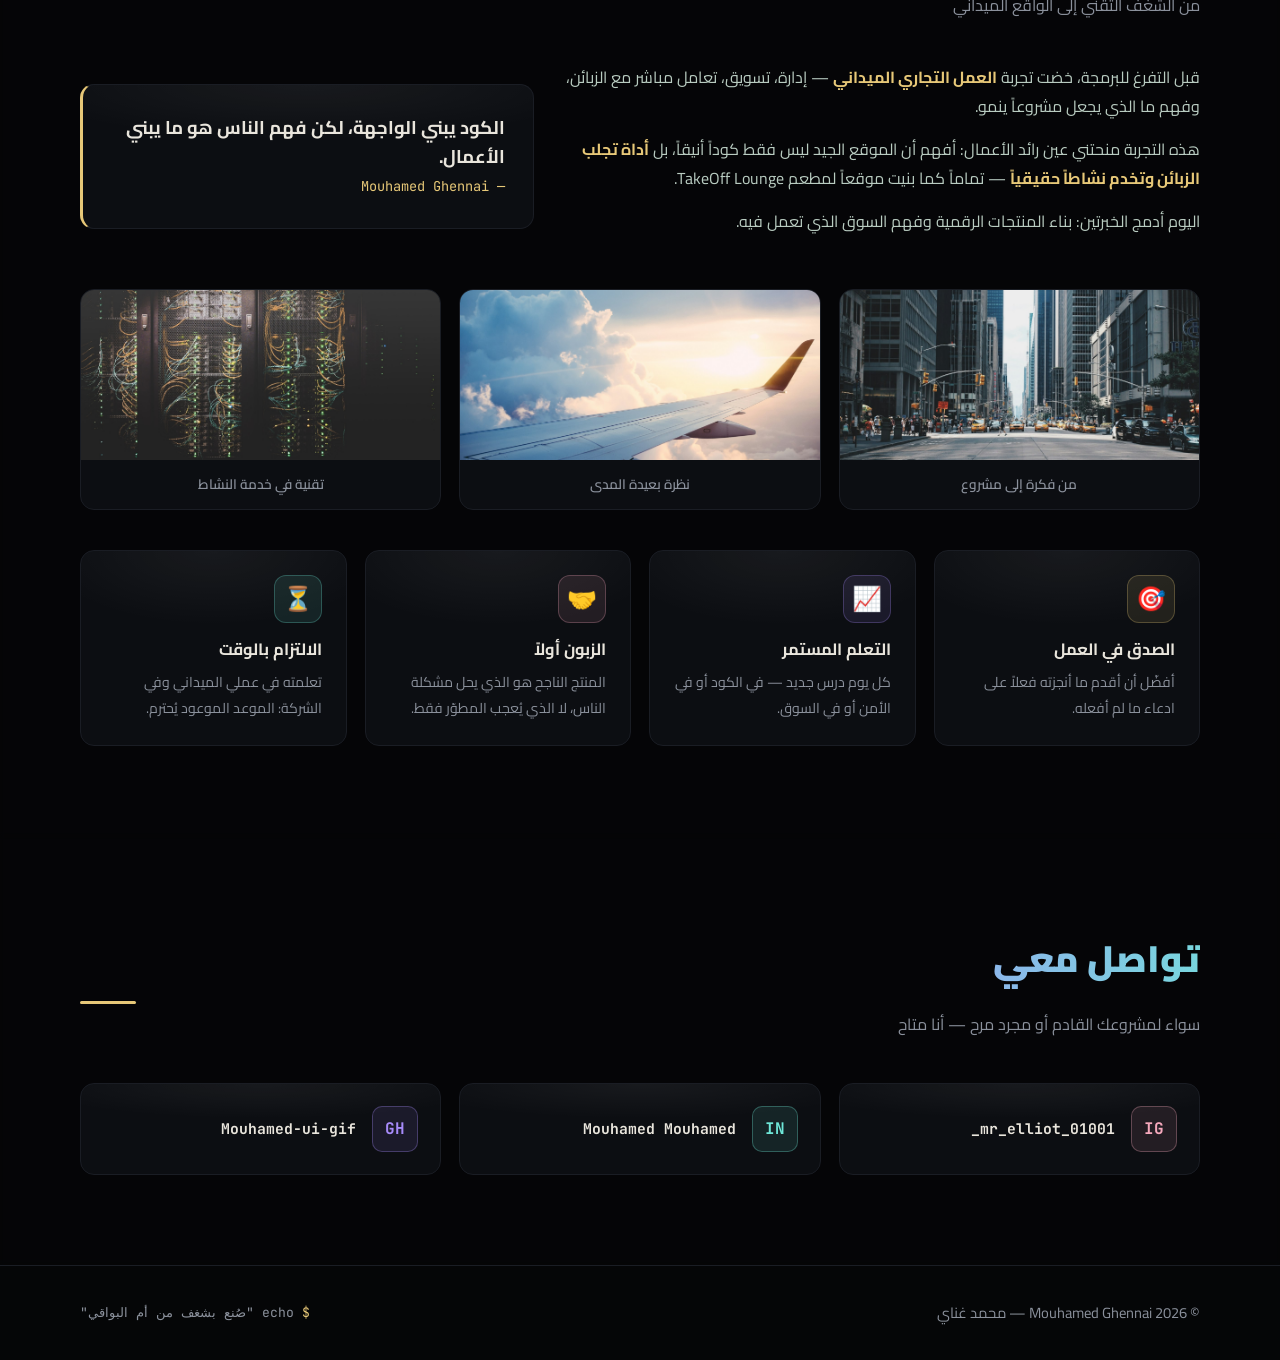
==== commit aaaf9d90: "Add profile photo (enhanced) to hero + about; add glossy shiny effects: rotating ring, shimmer title" ====
--- a/index.html
+++ b/index.html
@@ -112,6 +112,9 @@
       <div class="container hero-inner" data-depth="0.12">
         <div class="intro-float">
           <div class="intro-card">
+            <div class="hero-photo">
+              <img src="images/me-square.jpg" alt="Mouhamed Ghennai">
+            </div>
             <p class="hero-tag"><span class="prompt">$</span> <span data-i18n="hero.tag">مرحباً، أنا</span></p>
             <h1 class="hero-name">
               <span class="glitch" data-text="Mouhamed Ghennai">Mouhamed Ghennai</span>
@@ -144,6 +147,9 @@
         <h2 class="section-title reveal" data-i18n="about.title">من أنا</h2>
         <p class="section-sub reveal" data-i18n="about.sub">نبذة سريعة عني</p>
         <div class="about-grid">
+          <div class="about-photo reveal">
+            <img src="images/me.jpg" alt="Mouhamed Ghennai">
+          </div>
           <div class="about-card reveal">
             <p data-i18n="about.p1">أنا <strong>محمد غناي</strong>، شاب من ولاية أم البواقي شرق الجزائر. بدأت رحلتي مع البرمجة بالتعلم الذاتي، محوّلاً الفضول إلى مهارة، ثم إلى مشاريع حقيقية يستعملها الناس.</p>
             <p data-i18n="about.p2">حصلت على شهادة البكالوريا، وواصلت تطوير نفسي في مجالات الويب، بناء المواقع متعددة اللغات، التجارة الإلكترونية، وتكامل تطبيقات الذكاء الاصطناعي.</p>
@@ -151,11 +157,11 @@
             <p data-i18n="about.p4">أبني مواقعي بثلاث لغات: <strong>العربية والفرنسية والإنجليزية</strong> — مع دعم كامل للاتجاهات RTL وLTR — لأن المشروع الجيد يخاطب الناس بلغتهم، لا بلغتي أنا.</p>
             <p data-i18n="about.p5">خضت تجربة عمل قصيرة في <strong>شركة تقنية محلية</strong> بأم البواقي، واشتغلت ميدانياً في التجارة، فصرت أعرف الفرق بين الكود الذي يُعجب وأداةٍ تجلب الزبون. هذه الازدواجية هي ما يميز ما أبنيه.</p>
           </div>
-          <div class="about-stats reveal">
-            <div class="stat"><span class="stat-num" data-count="3">0</span><span class="stat-label" data-i18n="about.statLangs">لغات الموقع</span></div>
-            <div class="stat"><span class="stat-num" data-count="5">0</span><span class="stat-label" data-i18n="about.statProjects">مشاريع مطوّرة</span></div>
-            <div class="stat"><span class="stat-num" data-count="1">0</span><span class="stat-label" data-i18n="about.statBusiness">خبرة تجارية</span></div>
-          </div>
+        </div>
+        <div class="about-stats reveal">
+          <div class="stat"><span class="stat-num" data-count="3">0</span><span class="stat-label" data-i18n="about.statLangs">لغات الموقع</span></div>
+          <div class="stat"><span class="stat-num" data-count="5">0</span><span class="stat-label" data-i18n="about.statProjects">مشاريع مطوّرة</span></div>
+          <div class="stat"><span class="stat-num" data-count="1">0</span><span class="stat-label" data-i18n="about.statBusiness">خبرة تجارية</span></div>
         </div>
       </div>
     </section>
--- a/css/style.css
+++ b/css/style.css
@@ -365,15 +365,37 @@
 /* ===== About ===== */
 .about-grid {
   display: grid;
-  grid-template-columns: 1.4fr 1fr;
-  gap: 34px;
-  align-items: center;
+  grid-template-columns: 340px 1fr;
+  gap: 40px;
+  align-items: center;
+}
+
+.about-photo {
+  position: relative;
+  border-radius: 22px;
+  padding: 6px;
+  background: conic-gradient(from 0deg, var(--gold), var(--violet), var(--teal), var(--rose), var(--gold));
+  box-shadow: 0 0 34px var(--glow);
+}
+.about-photo::after {
+  content: "";
+  position: absolute;
+  inset: 0;
+  border-radius: 22px;
+  background: radial-gradient(120% 60% at 50% 0%, rgba(255, 255, 255, .22), transparent 55%);
+  pointer-events: none;
+}
+.about-photo img {
+  width: 100%;
+  border-radius: 17px;
+  display: block;
 }
 
 .about-card p { margin-bottom: 14px; color: #b9ccc1; }
 .about-card strong { color: var(--green); }
 
 .about-stats {
+  margin-top: 44px;
   display: grid;
   grid-template-columns: repeat(3, 1fr);
   gap: 14px;
@@ -391,6 +413,7 @@
   font-size: 2.2rem;
   font-weight: 700;
   color: var(--green);
+  text-shadow: 0 0 18px var(--glow);
 }
 .stat-label { color: var(--muted); font-size: .85rem; }
 
@@ -772,6 +795,115 @@
 @media (prefers-reduced-motion: reduce) {
   .reveal { opacity: 1; transform: none; transition: none; }
   .intro-float { animation: none; }
+}
+
+/* ===== Glossy / shiny ===== */
+@property --rot {
+  syntax: "<angle>";
+  initial-value: 0deg;
+  inherits: false;
+}
+
+/* rotating conic ring around the hero avatar */
+.hero-photo {
+  position: relative;
+  width: 148px;
+  height: 148px;
+  margin: 0 auto 26px;
+}
+.hero-photo::before {
+  content: "";
+  position: absolute;
+  inset: -7px;
+  border-radius: 50%;
+  background: conic-gradient(from var(--rot), var(--gold), var(--violet), var(--teal), var(--rose), var(--gold));
+  animation: ringRotate 4s linear infinite;
+  box-shadow: 0 0 30px var(--glow), 0 0 70px rgba(231, 200, 120, .18);
+}
+@keyframes ringRotate { to { --rot: 360deg; } }
+.hero-photo img {
+  position: relative;
+  z-index: 1;
+  width: 100%;
+  height: 100%;
+  object-fit: cover;
+  border-radius: 50%;
+  border: 3px solid #0a0c10;
+  display: block;
+}
+.hero-photo::after {
+  content: "";
+  position: absolute;
+  inset: 0;
+  z-index: 2;
+  border-radius: 50%;
+  background: radial-gradient(circle at 30% 18%, rgba(255, 255, 255, .32), transparent 55%);
+  pointer-events: none;
+}
+
+/* shimmering gradient titles */
+.section-title {
+  background: linear-gradient(90deg, var(--gold), var(--violet), var(--teal), var(--rose), var(--gold));
+  background-size: 220% auto;
+  -webkit-background-clip: text;
+  background-clip: text;
+  color: transparent;
+  animation: shimmer 6s linear infinite;
+}
+@keyframes shimmer { to { background-position: 220% center; } }
+
+.hero-ar {
+  background: linear-gradient(90deg, var(--gold), var(--violet), var(--gold));
+  background-size: 200% auto;
+  -webkit-background-clip: text;
+  background-clip: text;
+  color: transparent;
+  animation: shimmer 5s linear infinite;
+}
+
+/* glossy glass highlight on panels */
+.project-card,
+.skill-card,
+.exp-card,
+.value-card,
+.contact-link,
+.stat,
+.business-quote {
+  background:
+    radial-gradient(120% 70% at 50% 0%, rgba(255, 255, 255, .05), transparent 55%),
+    var(--panel);
+}
+
+/* shine sweep across cards */
+.project-card,
+.exp-card,
+.skill-card {
+  position: relative;
+  overflow: hidden;
+}
+.project-card::after,
+.exp-card::after,
+.skill-card::after {
+  content: "";
+  position: absolute;
+  top: 0;
+  left: -120%;
+  width: 55%;
+  height: 100%;
+  background: linear-gradient(105deg, transparent, rgba(255, 255, 255, .1), transparent);
+  transform: skewX(-20deg);
+  pointer-events: none;
+  animation: shine 5.5s ease-in-out infinite;
+}
+@keyframes shine {
+  0% { left: -120%; }
+  60% { left: 160%; }
+  100% { left: 160%; }
+}
+
+/* glossy primary button */
+.btn-primary {
+  background-image: linear-gradient(180deg, rgba(255, 255, 255, .28), rgba(255, 255, 255, 0) 55%);
 }
 
 /* ===== Responsive ===== */
@@ -797,7 +929,9 @@
   .tl-card { grid-template-columns: 1fr; }
   .tl-media { aspect-ratio: 16 / 9; }
   .business-strip { grid-template-columns: 1fr; }
-  .about-grid, .business-card { grid-template-columns: 1fr; }
+  .about-grid { grid-template-columns: 1fr; }
+  .about-photo { max-width: 320px; margin-inline: auto; }
+  .business-card { grid-template-columns: 1fr; }
 }
 
 @media (max-width: 520px) {
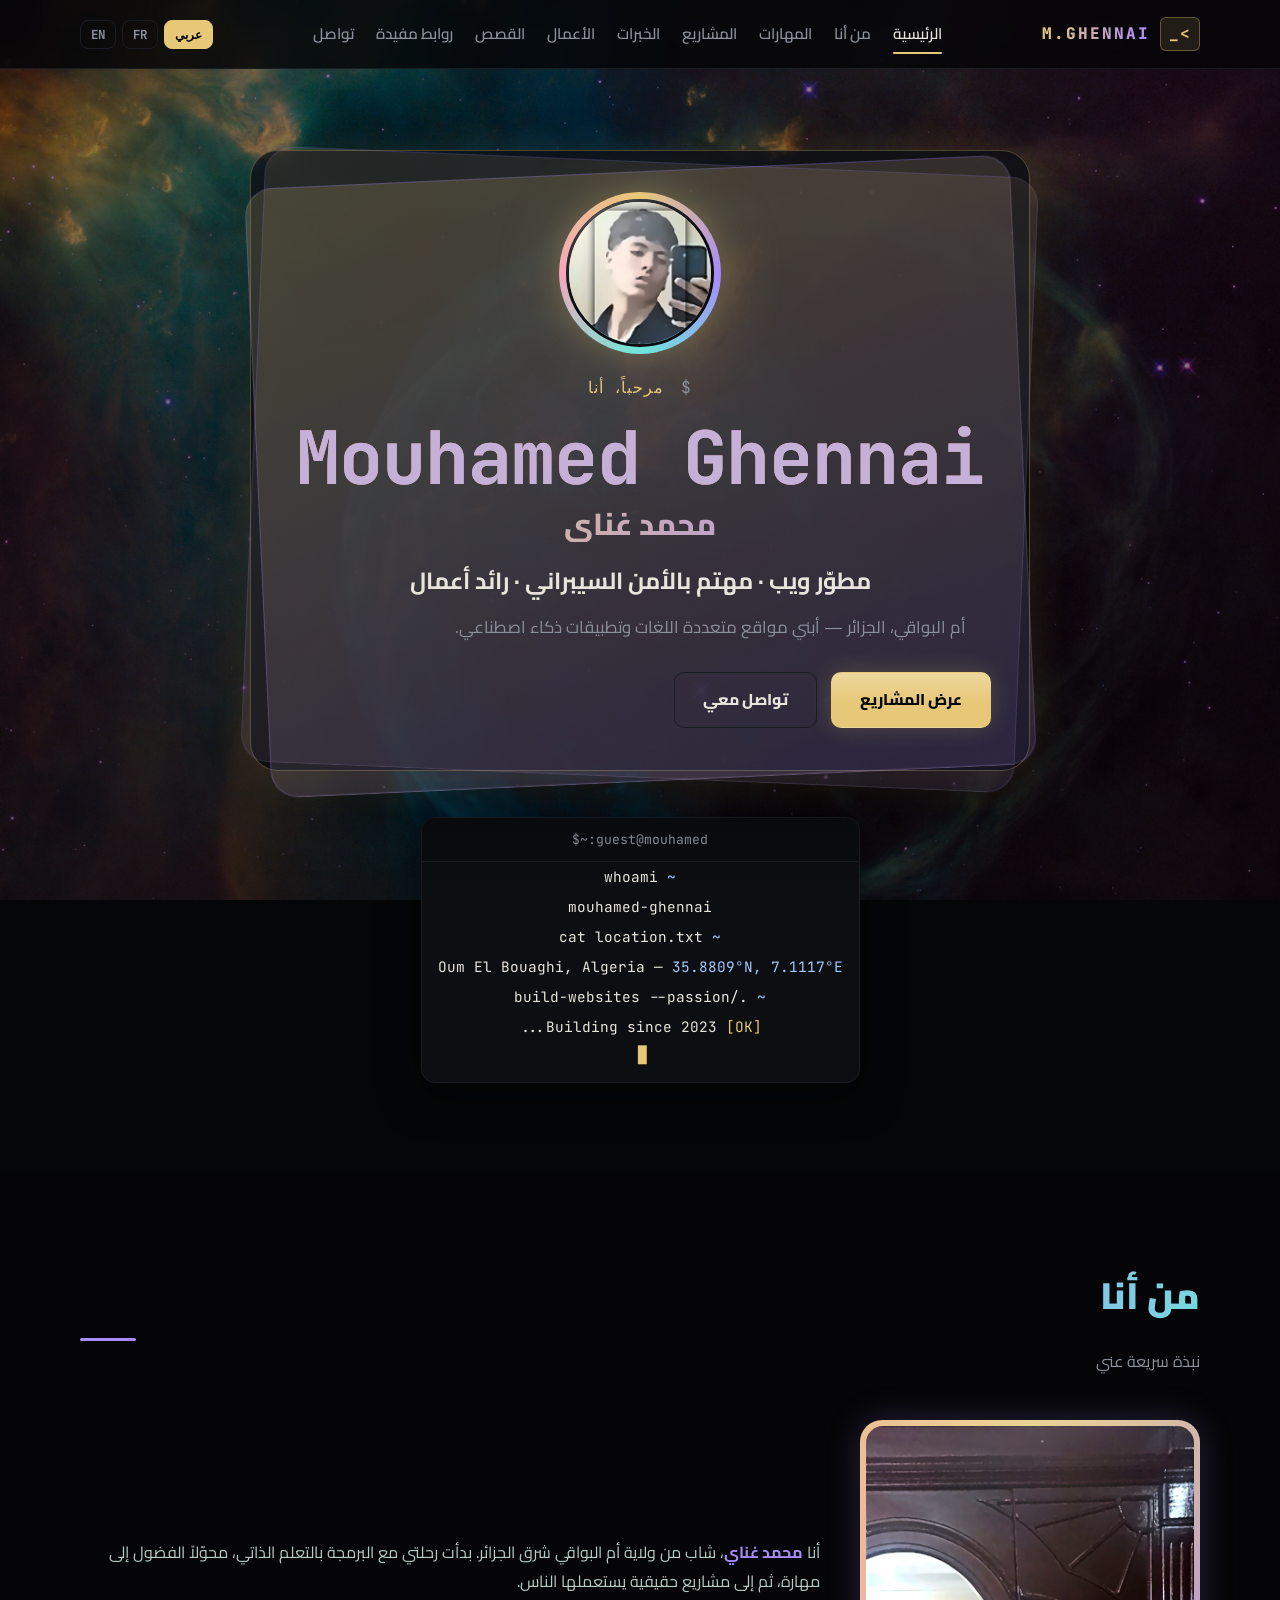
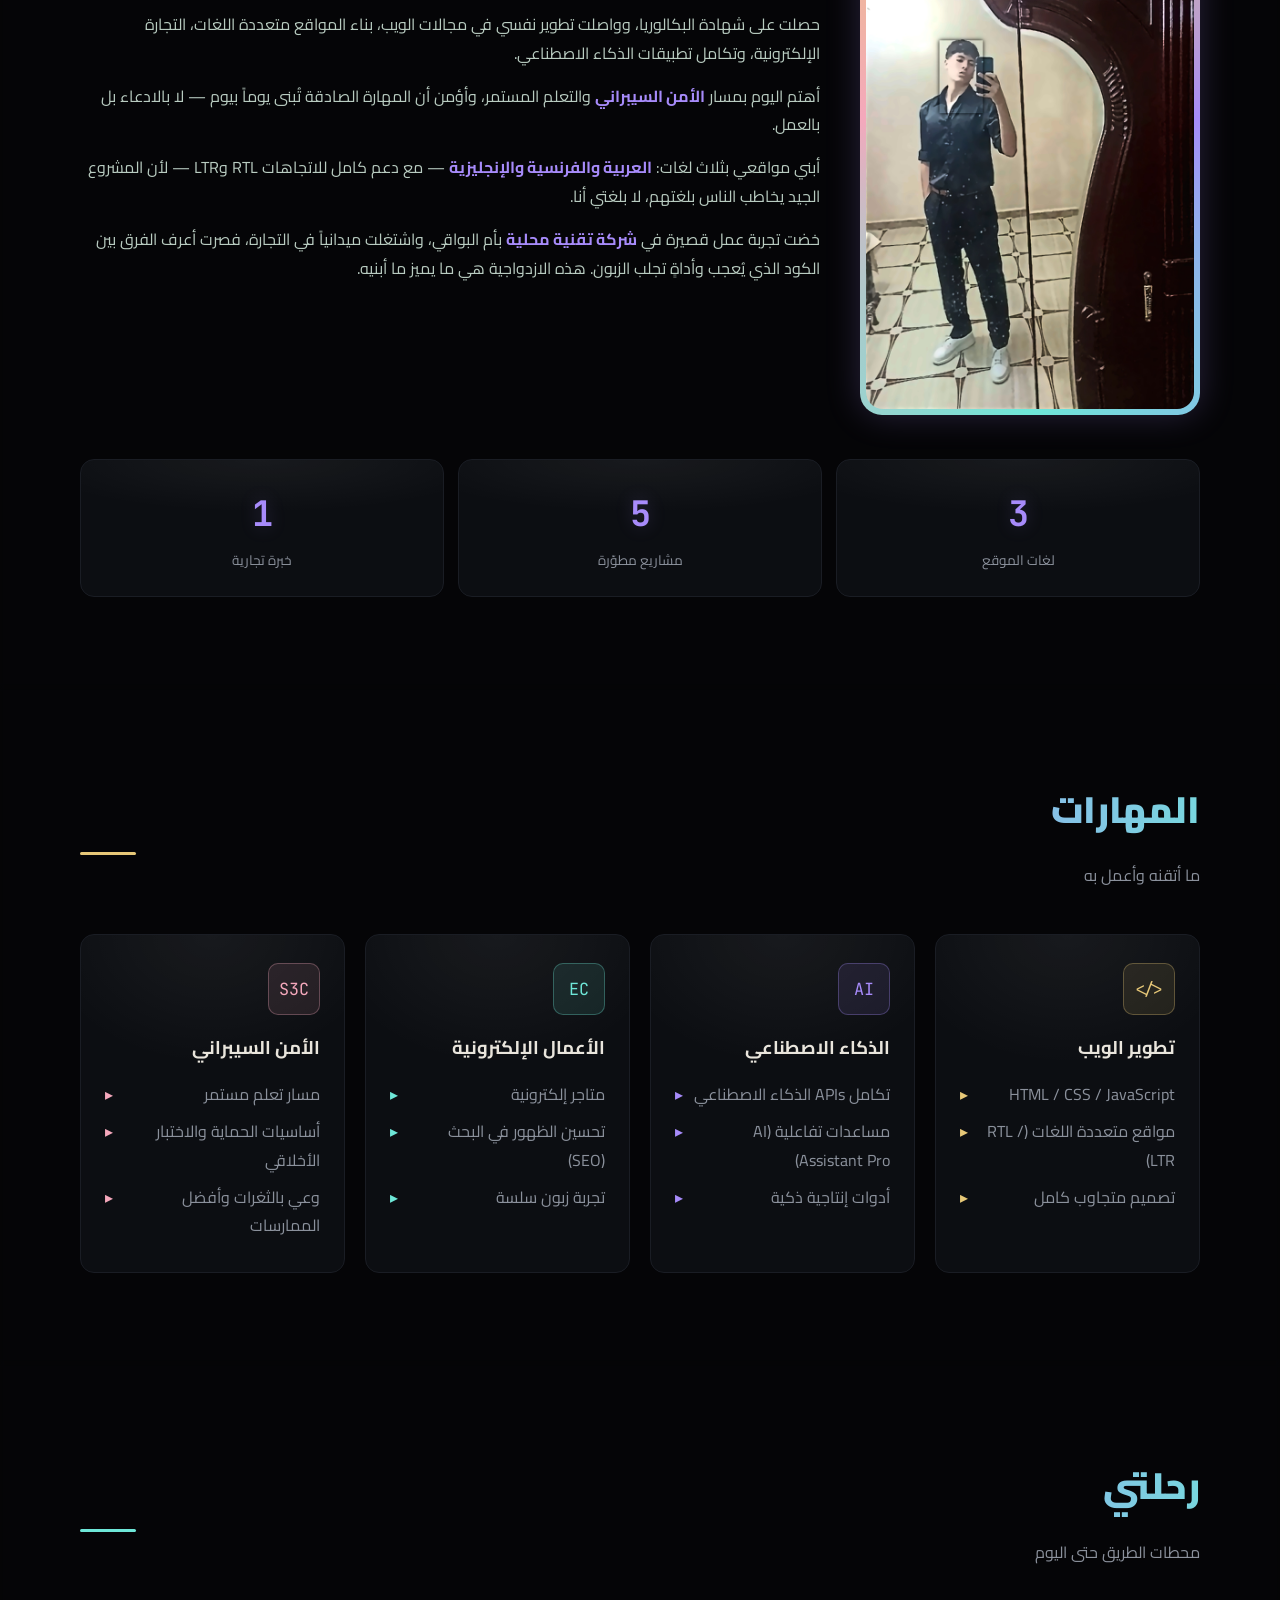
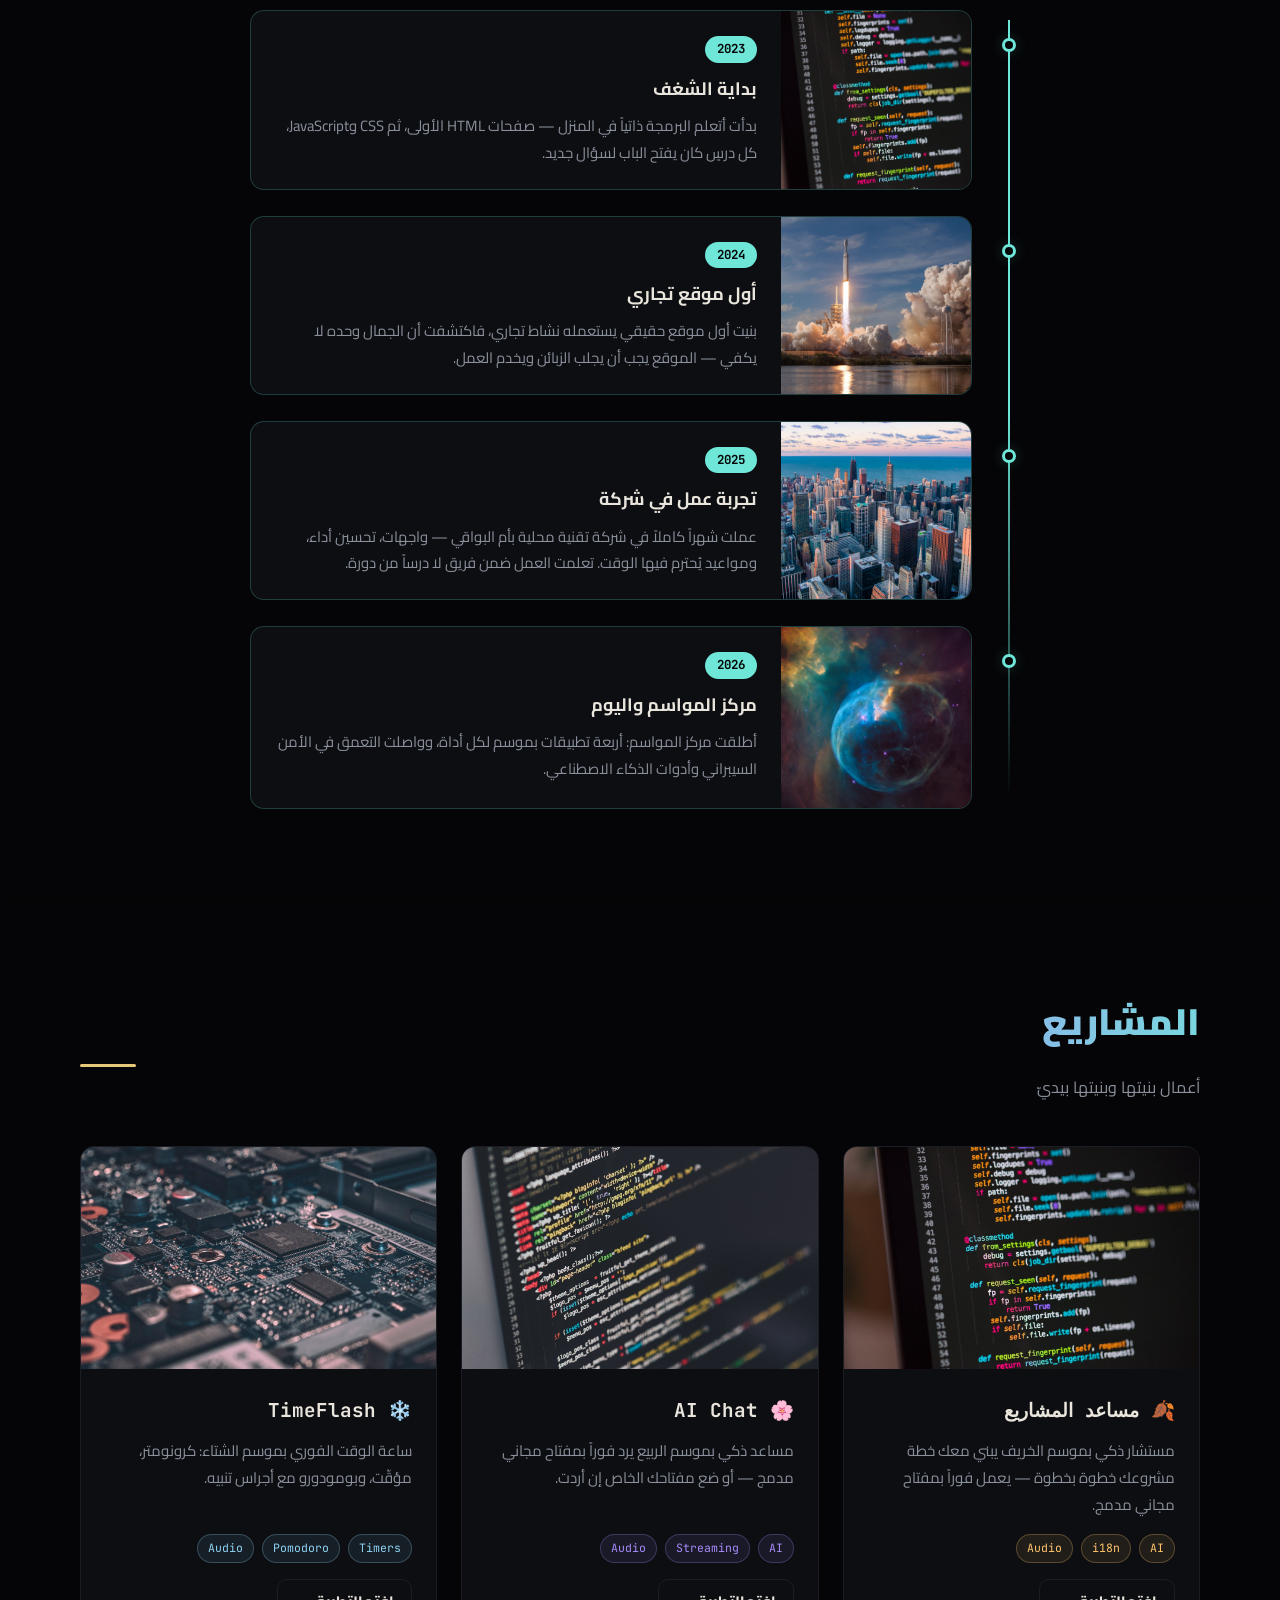
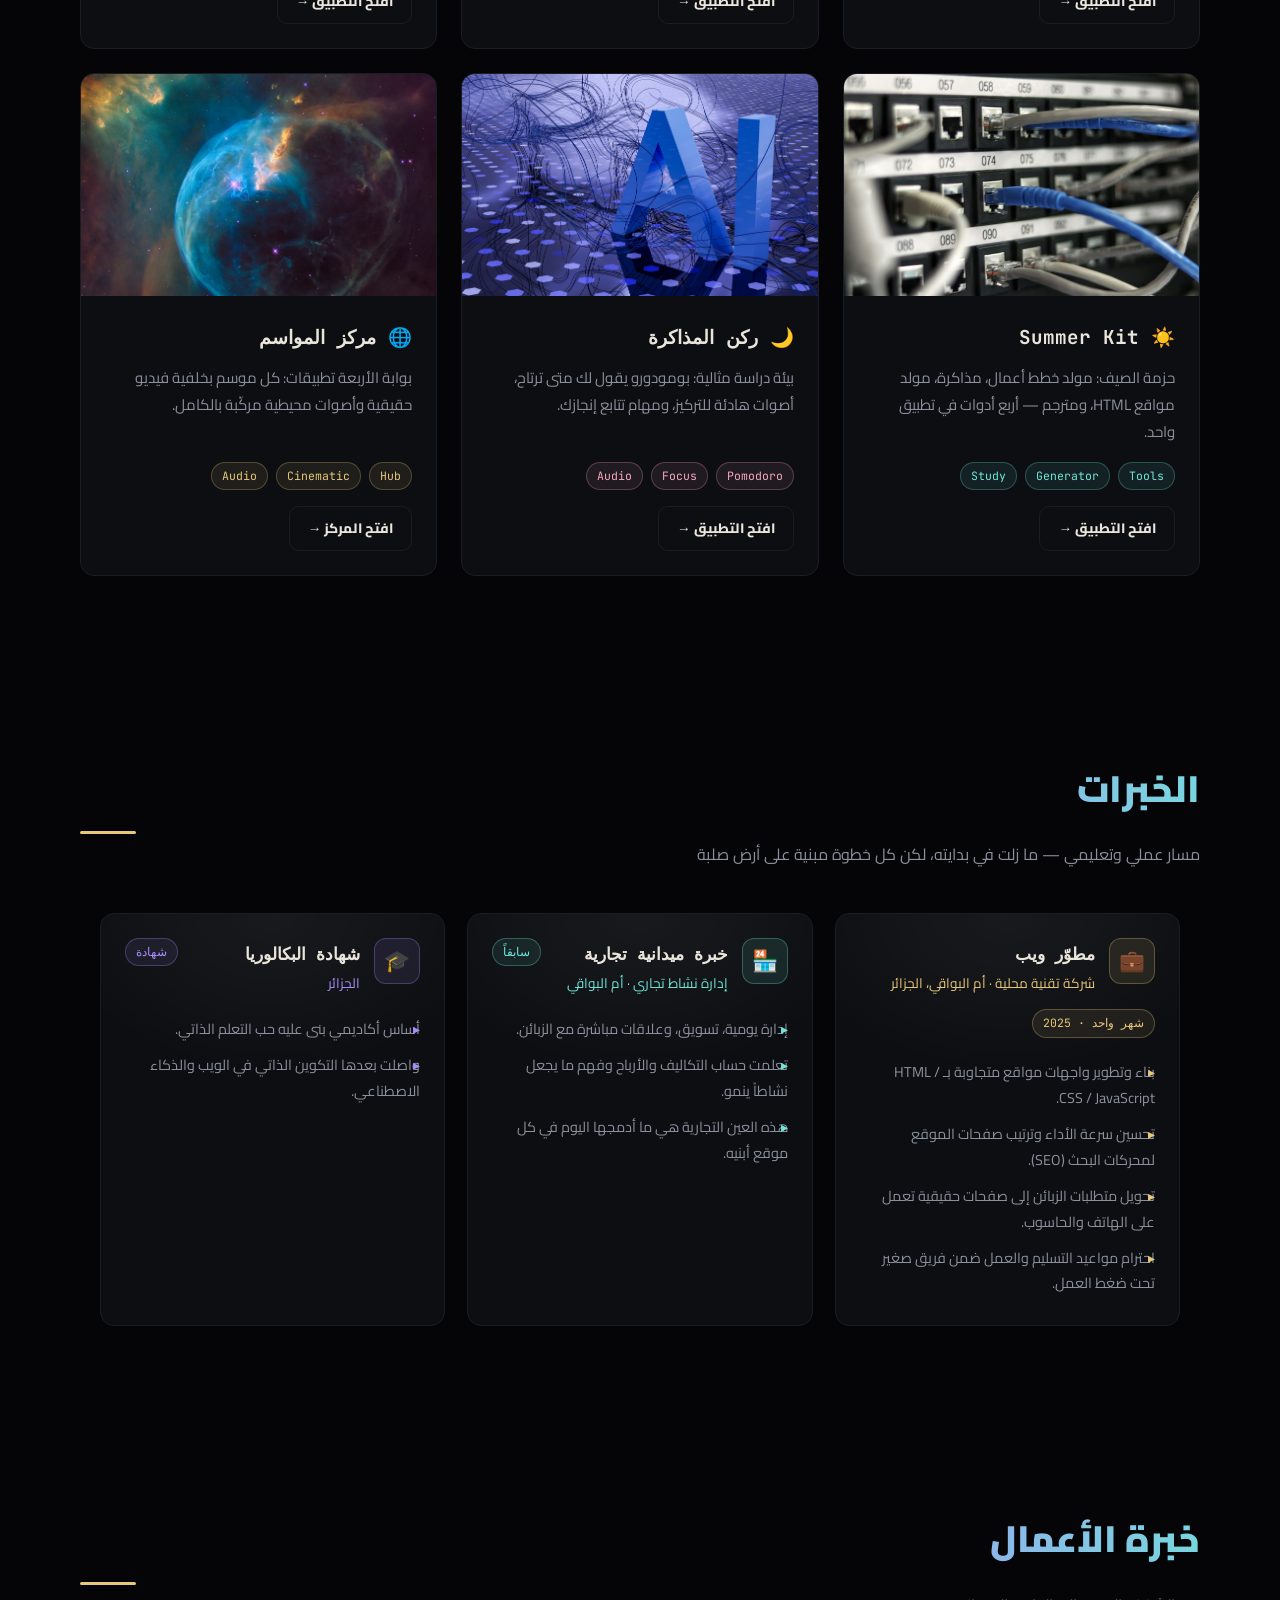
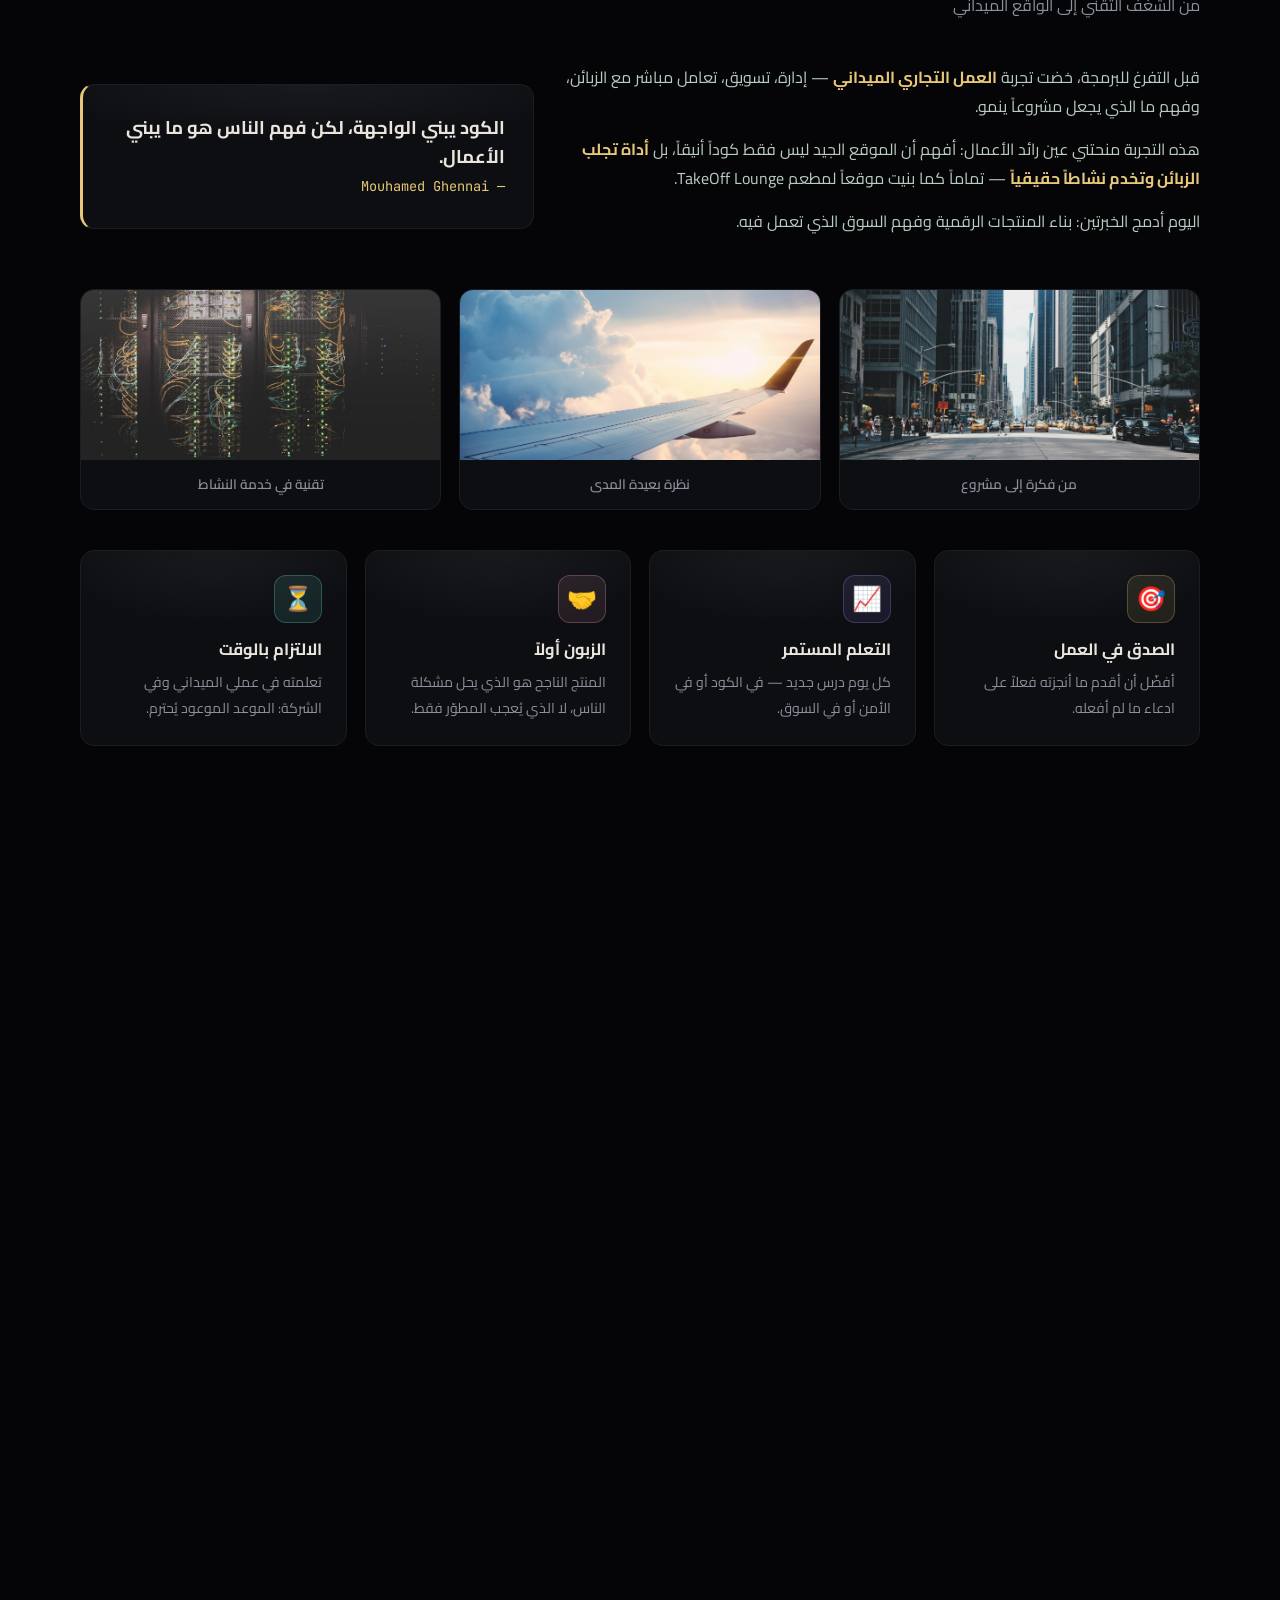
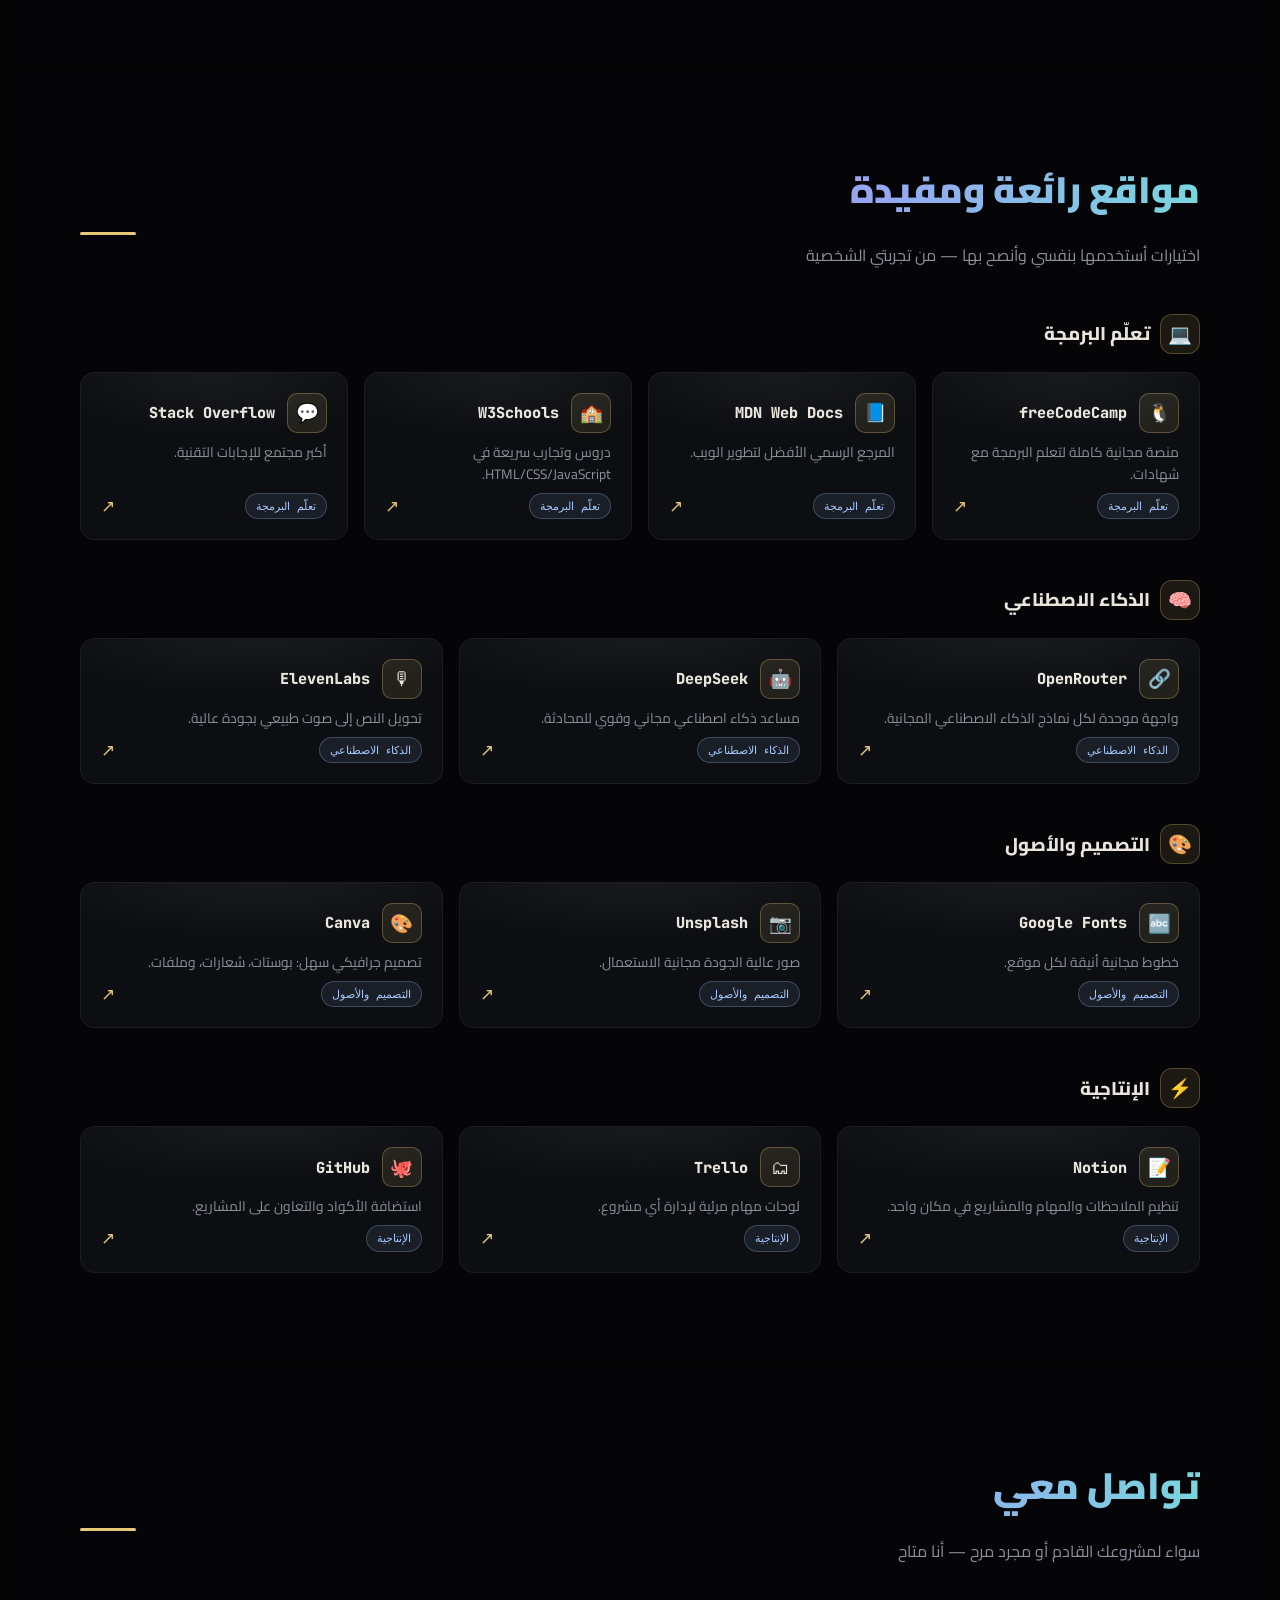
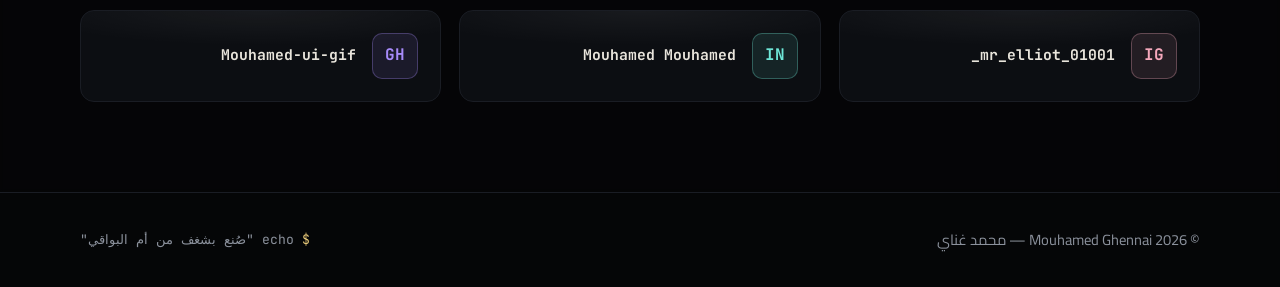
==== commit 0f63050f: "Add Stories testimonials section + curated Useful Links section (13 sites, 3 languages)" ====
--- a/index.html
+++ b/index.html
@@ -91,6 +91,8 @@
         <a href="#projects" data-i18n="nav.projects">المشاريع</a>
         <a href="#experience" data-i18n="nav.experience">الخبرات</a>
         <a href="#business" data-i18n="nav.business">الأعمال</a>
+        <a href="#stories" data-i18n="nav.stories">القصص</a>
+        <a href="#links" data-i18n="nav.links">روابط مفيدة</a>
         <a href="#contact" data-i18n="nav.contact">تواصل</a>
       </nav>
       <div class="lang-row">
@@ -460,6 +462,151 @@
       </div>
     </section>
 
+    <!-- ===== Stories ===== -->
+    <section class="section cine" id="stories">
+      <div class="container">
+        <h2 class="section-title reveal" data-i18n="stories.title">قصص من حولي</h2>
+        <p class="section-sub reveal" data-i18n="stories.sub">أشخاص وضعوا ثقتهم في عملي — ومنهم أتعلم</p>
+        <div class="stories-grid">
+
+          <article class="story-card acc-gold reveal">
+            <p class="story-body" data-i18n="stories.t1q">"طلبت منه موقعاً لمطعمي فبناه أحسن من توقعاتي — الزبائن يجدوننا اليوم على الإنترنت. تعامل نظيف ومواعيد محترمة."</p>
+            <div class="story-who">
+              <span class="story-ava">🍽</span>
+              <div>
+                <div class="story-name" data-i18n="stories.t1n">أمين</div>
+                <div class="story-role" data-i18n="stories.t1r">صاحب مطعم</div>
+              </div>
+            </div>
+          </article>
+
+          <article class="story-card acc-violet reveal">
+            <p class="story-body" data-i18n="stories.t2q">"موقع متجري الإلكتروني تغيّر كلياً: أسرع، أجمل، وأسهل للزبون. صاروا يرجعون لي بالشكر، وأسأله النصح في كل شيء رقمي."</p>
+            <div class="story-who">
+              <span class="story-ava">🛍</span>
+              <div>
+                <div class="story-name" data-i18n="stories.t2n">سارة</div>
+                <div class="story-role" data-i18n="stories.t2r">صاحبة متجر</div>
+              </div>
+            </div>
+          </article>
+
+          <article class="story-card acc-teal reveal">
+            <p class="story-body" data-i18n="stories.t3q">"ركن المذاكرة غيّر طريقة دراستي — البومودورو يذكّرني بالراحة، وكل التطبيقات تشتغل بلغتي العربية."</p>
+            <div class="story-who">
+              <span class="story-ava">📖</span>
+              <div>
+                <div class="story-name" data-i18n="stories.t3n">يوسف</div>
+                <div class="story-role" data-i18n="stories.t3r">طالب بكالوريا</div>
+              </div>
+            </div>
+          </article>
+
+          <article class="story-card acc-rose reveal">
+            <p class="story-body" data-i18n="stories.t4q">"طلبنا منه خطة مشروع ثم مواقعنا الإلكترونية — رجل يفي بوعده ويشتغل بأمانة. أنصح به أي صاحب مشروع."</p>
+            <div class="story-who">
+              <span class="story-ava">🚀</span>
+              <div>
+                <div class="story-name" data-i18n="stories.t4n">كريم</div>
+                <div class="story-role" data-i18n="stories.t4r">رائد أعمال</div>
+              </div>
+            </div>
+          </article>
+
+        </div>
+      </div>
+    </section>
+
+    <!-- ===== Useful links ===== -->
+    <section class="section cine" id="links">
+      <div class="container">
+        <h2 class="section-title reveal" data-i18n="links.title">مواقع رائعة ومفيدة</h2>
+        <p class="section-sub reveal" data-i18n="links.sub">اختيارات أستخدمها بنفسي وأنصح بها — من تجربتي الشخصية</p>
+
+        <h3 class="links-cat reveal"><span class="cat-emoji">💻</span> <span data-i18n="links.learn">تعلّم البرمجة</span></h3>
+        <div class="links-grid">
+          <a class="link-card reveal" href="https://www.freecodecamp.org" target="_blank" rel="noopener">
+            <div class="link-top"><span class="link-ico">🐧</span><span class="link-name">freeCodeCamp</span></div>
+            <p class="link-desc" data-i18n="links.fc">منصة مجانية كاملة لتعلم البرمجة مع شهادات.</p>
+            <div class="link-foot"><span class="link-cat" data-i18n="links.learn">تعلّم البرمجة</span><span class="link-ext">↗</span></div>
+          </a>
+          <a class="link-card reveal" href="https://developer.mozilla.org" target="_blank" rel="noopener">
+            <div class="link-top"><span class="link-ico">📘</span><span class="link-name">MDN Web Docs</span></div>
+            <p class="link-desc" data-i18n="links.md">المرجع الرسمي الأفضل لتطوير الويب.</p>
+            <div class="link-foot"><span class="link-cat" data-i18n="links.learn">تعلّم البرمجة</span><span class="link-ext">↗</span></div>
+          </a>
+          <a class="link-card reveal" href="https://www.w3schools.com" target="_blank" rel="noopener">
+            <div class="link-top"><span class="link-ico">🏫</span><span class="link-name">W3Schools</span></div>
+            <p class="link-desc" data-i18n="links.w3">دروس وتجارب سريعة في HTML/CSS/JavaScript.</p>
+            <div class="link-foot"><span class="link-cat" data-i18n="links.learn">تعلّم البرمجة</span><span class="link-ext">↗</span></div>
+          </a>
+          <a class="link-card reveal" href="https://stackoverflow.com" target="_blank" rel="noopener">
+            <div class="link-top"><span class="link-ico">💬</span><span class="link-name">Stack Overflow</span></div>
+            <p class="link-desc" data-i18n="links.so">أكبر مجتمع للإجابات التقنية.</p>
+            <div class="link-foot"><span class="link-cat" data-i18n="links.learn">تعلّم البرمجة</span><span class="link-ext">↗</span></div>
+          </a>
+        </div>
+
+        <h3 class="links-cat reveal"><span class="cat-emoji">🧠</span> <span data-i18n="links.ai">الذكاء الاصطناعي</span></h3>
+        <div class="links-grid">
+          <a class="link-card reveal" href="https://openrouter.ai" target="_blank" rel="noopener">
+            <div class="link-top"><span class="link-ico">🔗</span><span class="link-name">OpenRouter</span></div>
+            <p class="link-desc" data-i18n="links.or">واجهة موحدة لكل نماذج الذكاء الاصطناعي المجانية.</p>
+            <div class="link-foot"><span class="link-cat" data-i18n="links.ai">الذكاء الاصطناعي</span><span class="link-ext">↗</span></div>
+          </a>
+          <a class="link-card reveal" href="https://www.deepseek.com" target="_blank" rel="noopener">
+            <div class="link-top"><span class="link-ico">🤖</span><span class="link-name">DeepSeek</span></div>
+            <p class="link-desc" data-i18n="links.ds">مساعد ذكاء اصطناعي مجاني وقوي للمحادثة.</p>
+            <div class="link-foot"><span class="link-cat" data-i18n="links.ai">الذكاء الاصطناعي</span><span class="link-ext">↗</span></div>
+          </a>
+          <a class="link-card reveal" href="https://elevenlabs.io" target="_blank" rel="noopener">
+            <div class="link-top"><span class="link-ico">🎙</span><span class="link-name">ElevenLabs</span></div>
+            <p class="link-desc" data-i18n="links.el">تحويل النص إلى صوت طبيعي بجودة عالية.</p>
+            <div class="link-foot"><span class="link-cat" data-i18n="links.ai">الذكاء الاصطناعي</span><span class="link-ext">↗</span></div>
+          </a>
+        </div>
+
+        <h3 class="links-cat reveal"><span class="cat-emoji">🎨</span> <span data-i18n="links.design">التصميم والأصول</span></h3>
+        <div class="links-grid">
+          <a class="link-card reveal" href="https://fonts.google.com" target="_blank" rel="noopener">
+            <div class="link-top"><span class="link-ico">🔤</span><span class="link-name">Google Fonts</span></div>
+            <p class="link-desc" data-i18n="links.gf">خطوط مجانية أنيقة لكل موقع.</p>
+            <div class="link-foot"><span class="link-cat" data-i18n="links.design">التصميم والأصول</span><span class="link-ext">↗</span></div>
+          </a>
+          <a class="link-card reveal" href="https://unsplash.com" target="_blank" rel="noopener">
+            <div class="link-top"><span class="link-ico">📷</span><span class="link-name">Unsplash</span></div>
+            <p class="link-desc" data-i18n="links.un">صور عالية الجودة مجانية الاستعمال.</p>
+            <div class="link-foot"><span class="link-cat" data-i18n="links.design">التصميم والأصول</span><span class="link-ext">↗</span></div>
+          </a>
+          <a class="link-card reveal" href="https://www.canva.com" target="_blank" rel="noopener">
+            <div class="link-top"><span class="link-ico">🎨</span><span class="link-name">Canva</span></div>
+            <p class="link-desc" data-i18n="links.cv">تصميم جرافيكي سهل: بوستات، شعارات، وملفات.</p>
+            <div class="link-foot"><span class="link-cat" data-i18n="links.design">التصميم والأصول</span><span class="link-ext">↗</span></div>
+          </a>
+        </div>
+
+        <h3 class="links-cat reveal"><span class="cat-emoji">⚡</span> <span data-i18n="links.tools">الإنتاجية</span></h3>
+        <div class="links-grid">
+          <a class="link-card reveal" href="https://www.notion.com" target="_blank" rel="noopener">
+            <div class="link-top"><span class="link-ico">📝</span><span class="link-name">Notion</span></div>
+            <p class="link-desc" data-i18n="links.nt">تنظيم الملاحظات والمهام والمشاريع في مكان واحد.</p>
+            <div class="link-foot"><span class="link-cat" data-i18n="links.tools">الإنتاجية</span><span class="link-ext">↗</span></div>
+          </a>
+          <a class="link-card reveal" href="https://trello.com" target="_blank" rel="noopener">
+            <div class="link-top"><span class="link-ico">🗂</span><span class="link-name">Trello</span></div>
+            <p class="link-desc" data-i18n="links.tr">لوحات مهام مرئية لإدارة أي مشروع.</p>
+            <div class="link-foot"><span class="link-cat" data-i18n="links.tools">الإنتاجية</span><span class="link-ext">↗</span></div>
+          </a>
+          <a class="link-card reveal" href="https://github.com" target="_blank" rel="noopener">
+            <div class="link-top"><span class="link-ico">🐙</span><span class="link-name">GitHub</span></div>
+            <p class="link-desc" data-i18n="links.gh">استضافة الأكواد والتعاون على المشاريع.</p>
+            <div class="link-foot"><span class="link-cat" data-i18n="links.tools">الإنتاجية</span><span class="link-ext">↗</span></div>
+          </a>
+        </div>
+
+      </div>
+    </section>
+
     <!-- ===== Contact ===== -->
     <section class="section cine" id="contact">
       <div class="container">
--- a/css/style.css
+++ b/css/style.css
@@ -704,6 +704,130 @@
 .value-card h3 { font-size: 1.02rem; margin-bottom: 6px; }
 .value-card p { color: var(--muted); font-size: .88rem; }
 
+/* ===== Stories ===== */
+.stories-grid {
+  display: grid;
+  grid-template-columns: repeat(auto-fit, minmax(260px, 1fr));
+  gap: 20px;
+  max-width: 1080px;
+  margin-inline: auto;
+}
+.story-card {
+  background: var(--panel);
+  border: 1px solid var(--border);
+  border-radius: var(--radius);
+  padding: 26px 24px;
+  position: relative;
+  transition: transform .25s, border-color .25s, box-shadow .25s;
+}
+.story-card:hover { transform: translateY(-5px); border-color: var(--green-dim); box-shadow: var(--shadow); }
+.story-card::before {
+  content: "\201C";
+  position: absolute;
+  top: 4px;
+  inset-inline-start: 16px;
+  font-family: serif;
+  font-size: 3.4rem;
+  line-height: 1;
+  color: var(--green);
+  opacity: .3;
+}
+.story-body {
+  color: #b9ccc1;
+  font-style: italic;
+  font-size: .95rem;
+  line-height: 1.7;
+  padding-top: 22px;
+}
+.story-who {
+  display: flex;
+  align-items: center;
+  gap: 12px;
+  margin-top: 18px;
+  padding-top: 14px;
+  border-top: 1px dashed var(--border);
+}
+.story-ava {
+  width: 42px;
+  height: 42px;
+  border-radius: 50%;
+  background: color-mix(in srgb, var(--green) 10%, transparent);
+  border: 1px solid color-mix(in srgb, var(--green) 30%, transparent);
+  display: flex;
+  align-items: center;
+  justify-content: center;
+  font-size: 1.15rem;
+  flex-shrink: 0;
+}
+.story-name { font-weight: 800; font-size: .95rem; }
+.story-role { color: var(--muted); font-size: .8rem; }
+
+/* ===== Useful links ===== */
+.links-cat {
+  display: flex;
+  align-items: center;
+  gap: 10px;
+  margin: 40px 0 18px;
+  font-size: 1.15rem;
+  font-weight: 800;
+}
+.links-cat:first-of-type { margin-top: 8px; }
+.cat-emoji {
+  width: 40px;
+  height: 40px;
+  border-radius: 12px;
+  background: color-mix(in srgb, var(--green) 10%, transparent);
+  border: 1px solid color-mix(in srgb, var(--green) 28%, transparent);
+  display: inline-flex;
+  align-items: center;
+  justify-content: center;
+  font-size: 1.2rem;
+}
+.links-grid {
+  display: grid;
+  grid-template-columns: repeat(auto-fit, minmax(250px, 1fr));
+  gap: 16px;
+}
+.link-card {
+  background: var(--panel);
+  border: 1px solid var(--border);
+  border-radius: var(--radius);
+  padding: 20px;
+  display: flex;
+  flex-direction: column;
+  gap: 8px;
+  position: relative;
+  overflow: hidden;
+  transition: transform .25s, border-color .25s, box-shadow .25s;
+}
+.link-card:hover { transform: translateY(-4px); border-color: var(--green-dim); box-shadow: var(--shadow); }
+.link-top { display: flex; align-items: center; gap: 12px; }
+.link-ico {
+  width: 40px;
+  height: 40px;
+  border-radius: 10px;
+  background: color-mix(in srgb, var(--green) 10%, transparent);
+  border: 1px solid color-mix(in srgb, var(--green) 30%, transparent);
+  display: flex;
+  align-items: center;
+  justify-content: center;
+  font-size: 1.15rem;
+  flex-shrink: 0;
+}
+.link-name { font-weight: 800; font-family: var(--font-mono); font-size: .95rem; }
+.link-desc { color: var(--muted); font-size: .86rem; line-height: 1.6; flex: 1; }
+.link-foot { display: flex; align-items: center; justify-content: space-between; gap: 8px; }
+.link-cat {
+  font-family: var(--font-mono);
+  font-size: .7rem;
+  color: var(--cyan);
+  background: color-mix(in srgb, var(--cyan) 9%, transparent);
+  border: 1px solid color-mix(in srgb, var(--cyan) 26%, transparent);
+  padding: 2px 10px;
+  border-radius: 20px;
+}
+.link-ext { color: var(--green); font-size: 1.05rem; line-height: 1; }
+
 /* ===== Contact ===== */
 .contact-grid {
   display: grid;
@@ -868,7 +992,9 @@
 .value-card,
 .contact-link,
 .stat,
-.business-quote {
+.business-quote,
+.story-card,
+.link-card {
   background:
     radial-gradient(120% 70% at 50% 0%, rgba(255, 255, 255, .05), transparent 55%),
     var(--panel);
@@ -877,13 +1003,17 @@
 /* shine sweep across cards */
 .project-card,
 .exp-card,
-.skill-card {
+.skill-card,
+.link-card,
+.story-card {
   position: relative;
   overflow: hidden;
 }
 .project-card::after,
 .exp-card::after,
-.skill-card::after {
+.skill-card::after,
+.link-card::after,
+.story-card::after {
   content: "";
   position: absolute;
   top: 0;
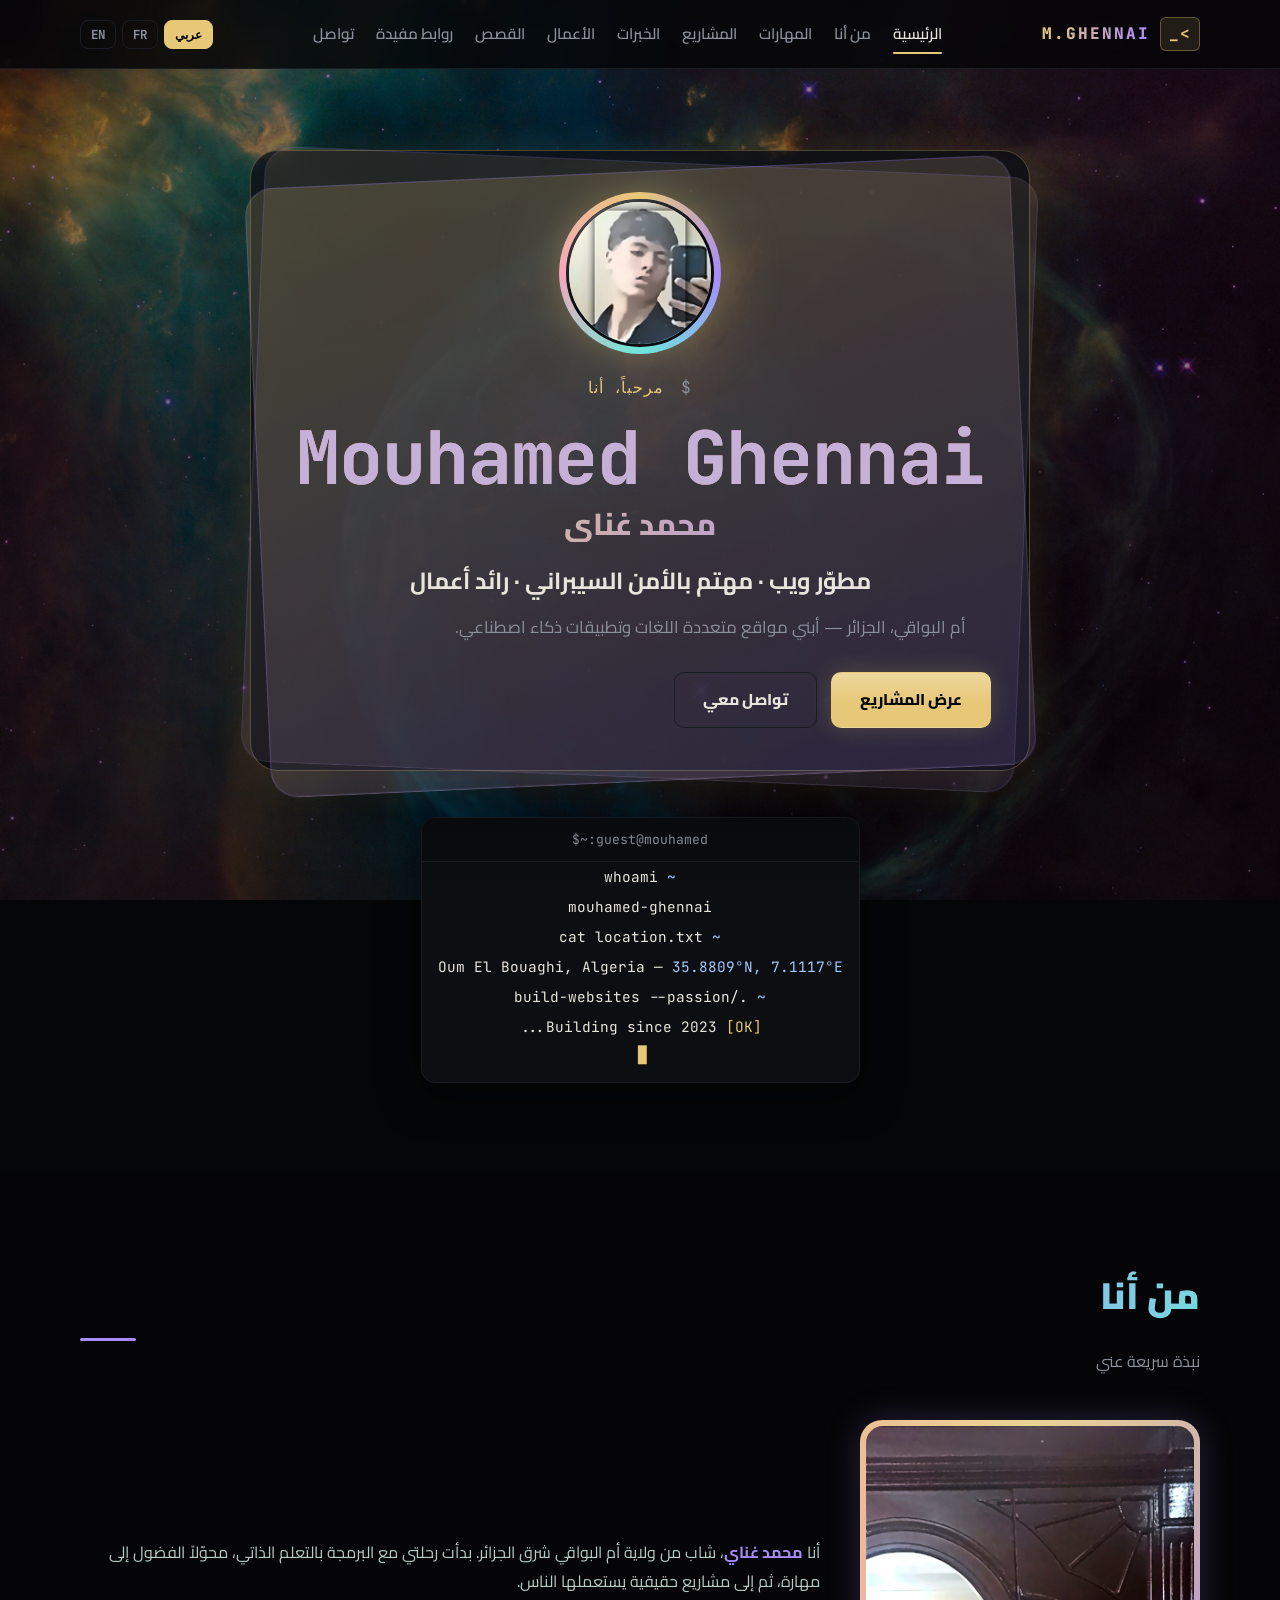
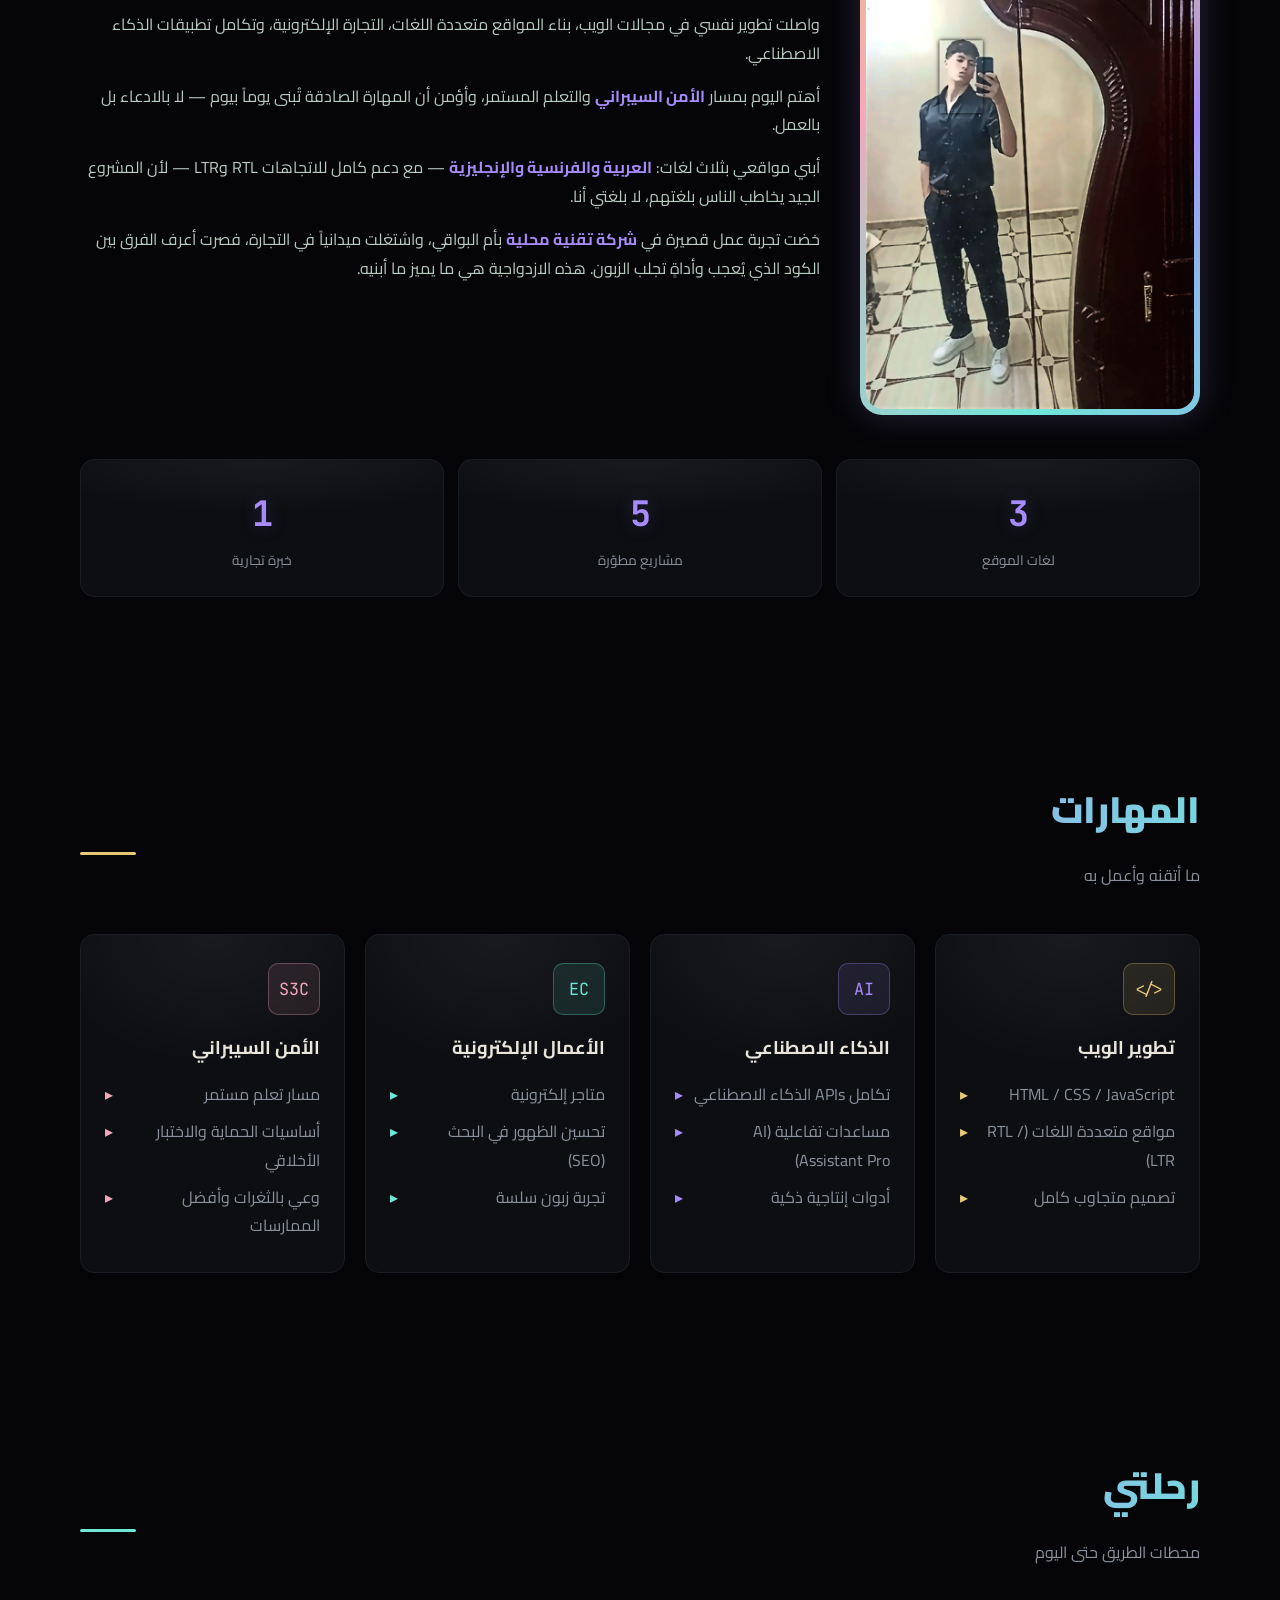
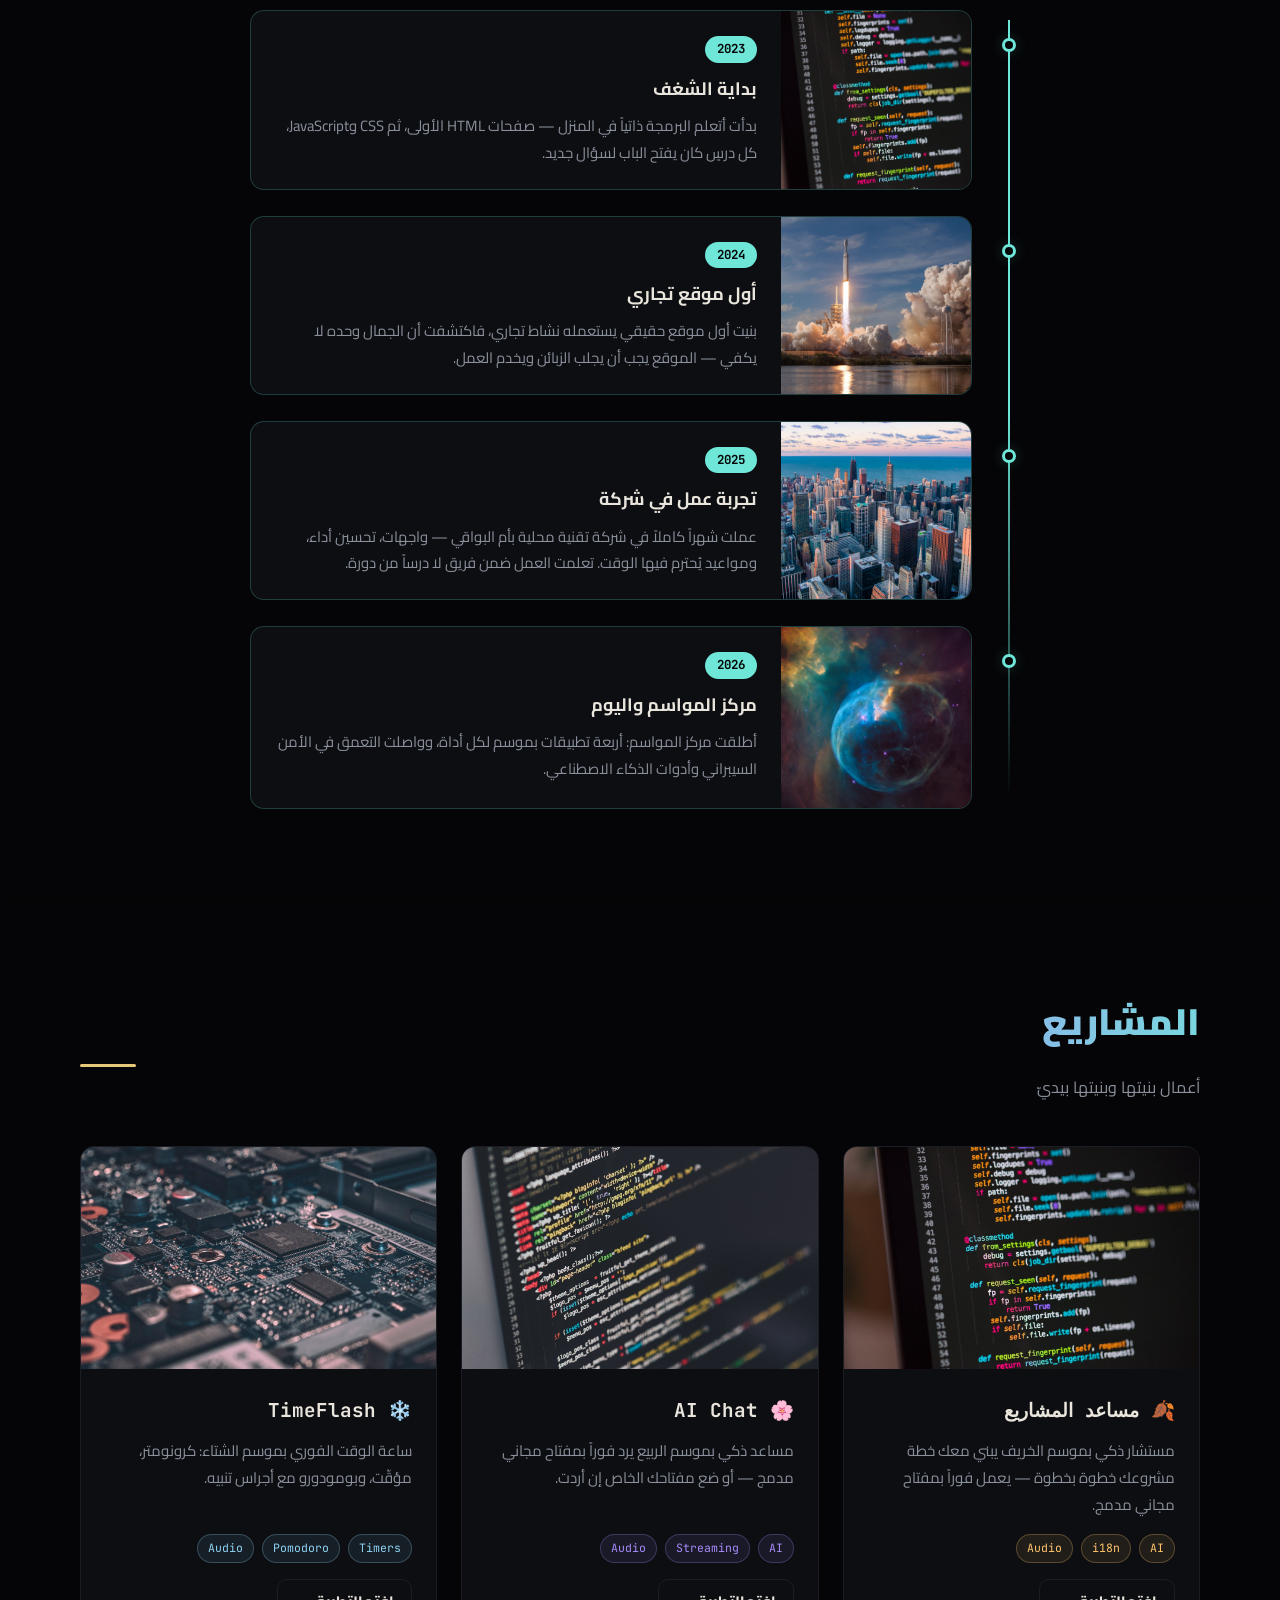
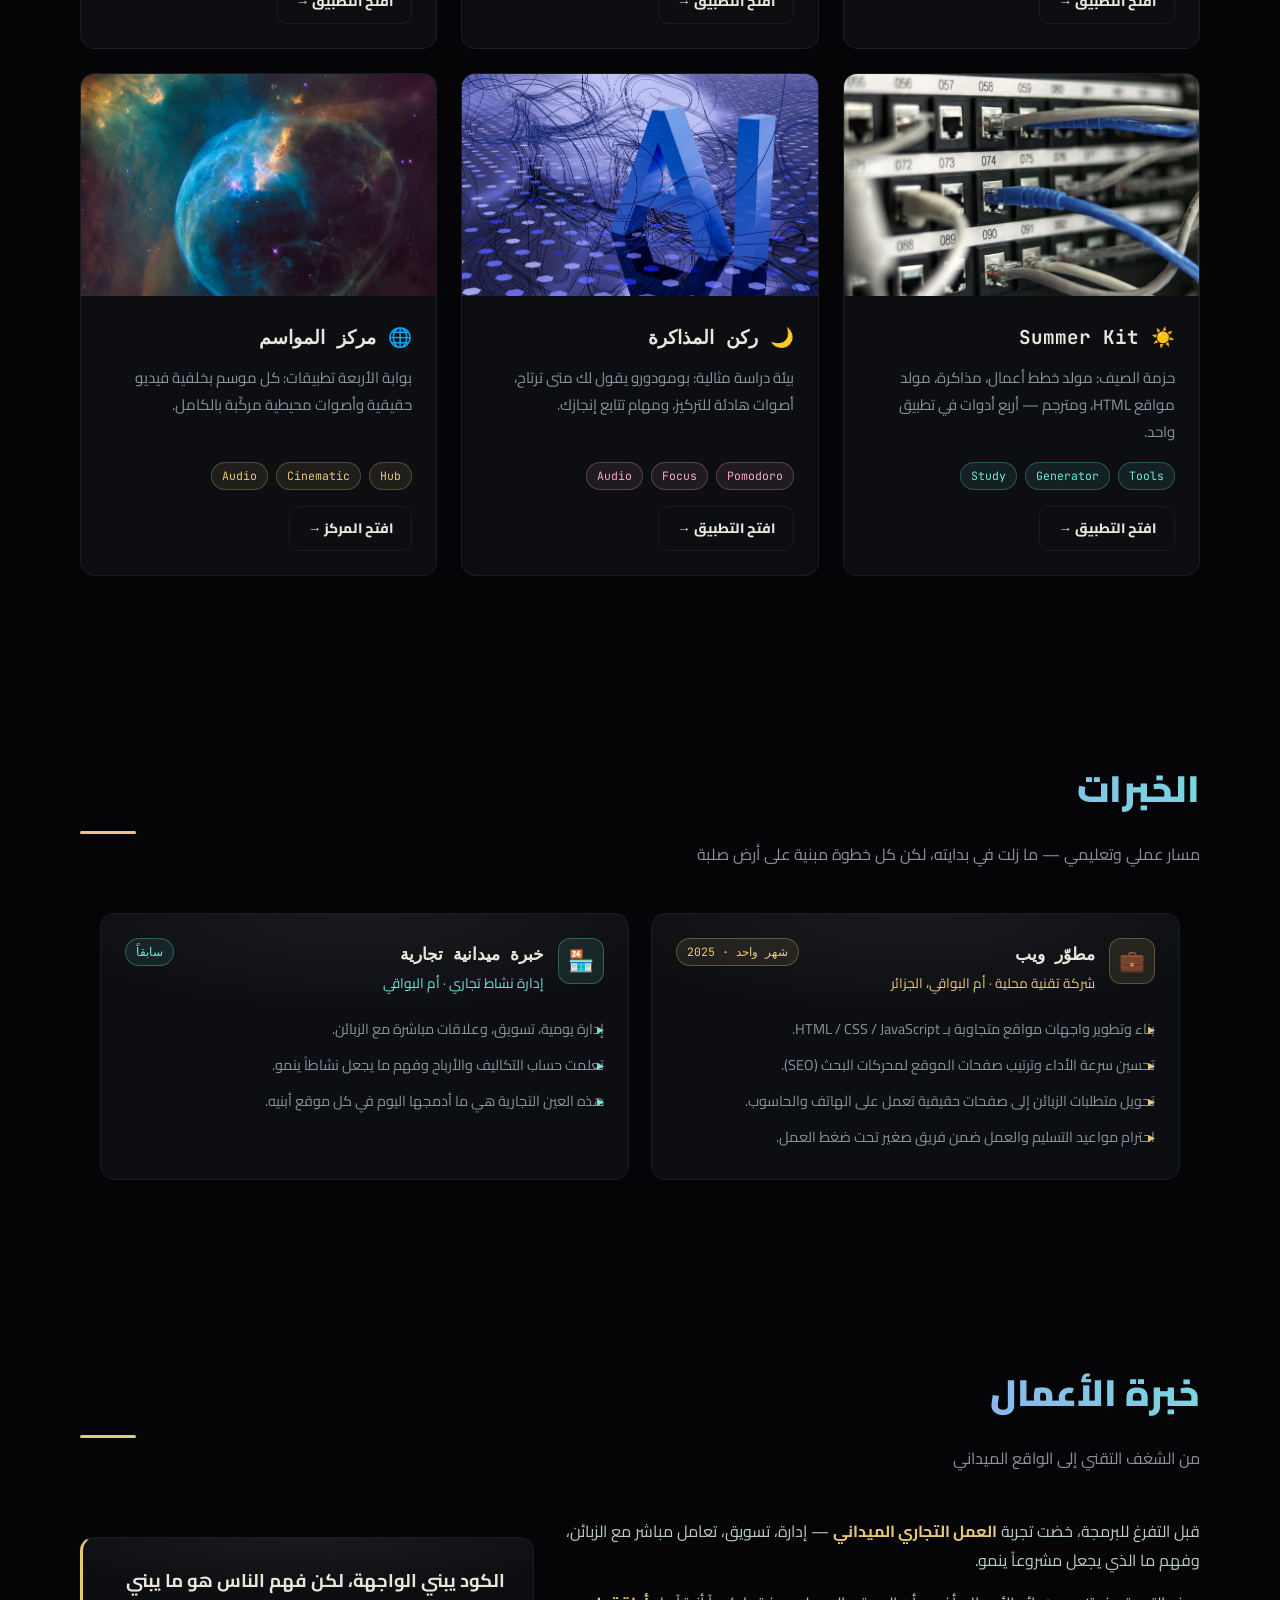
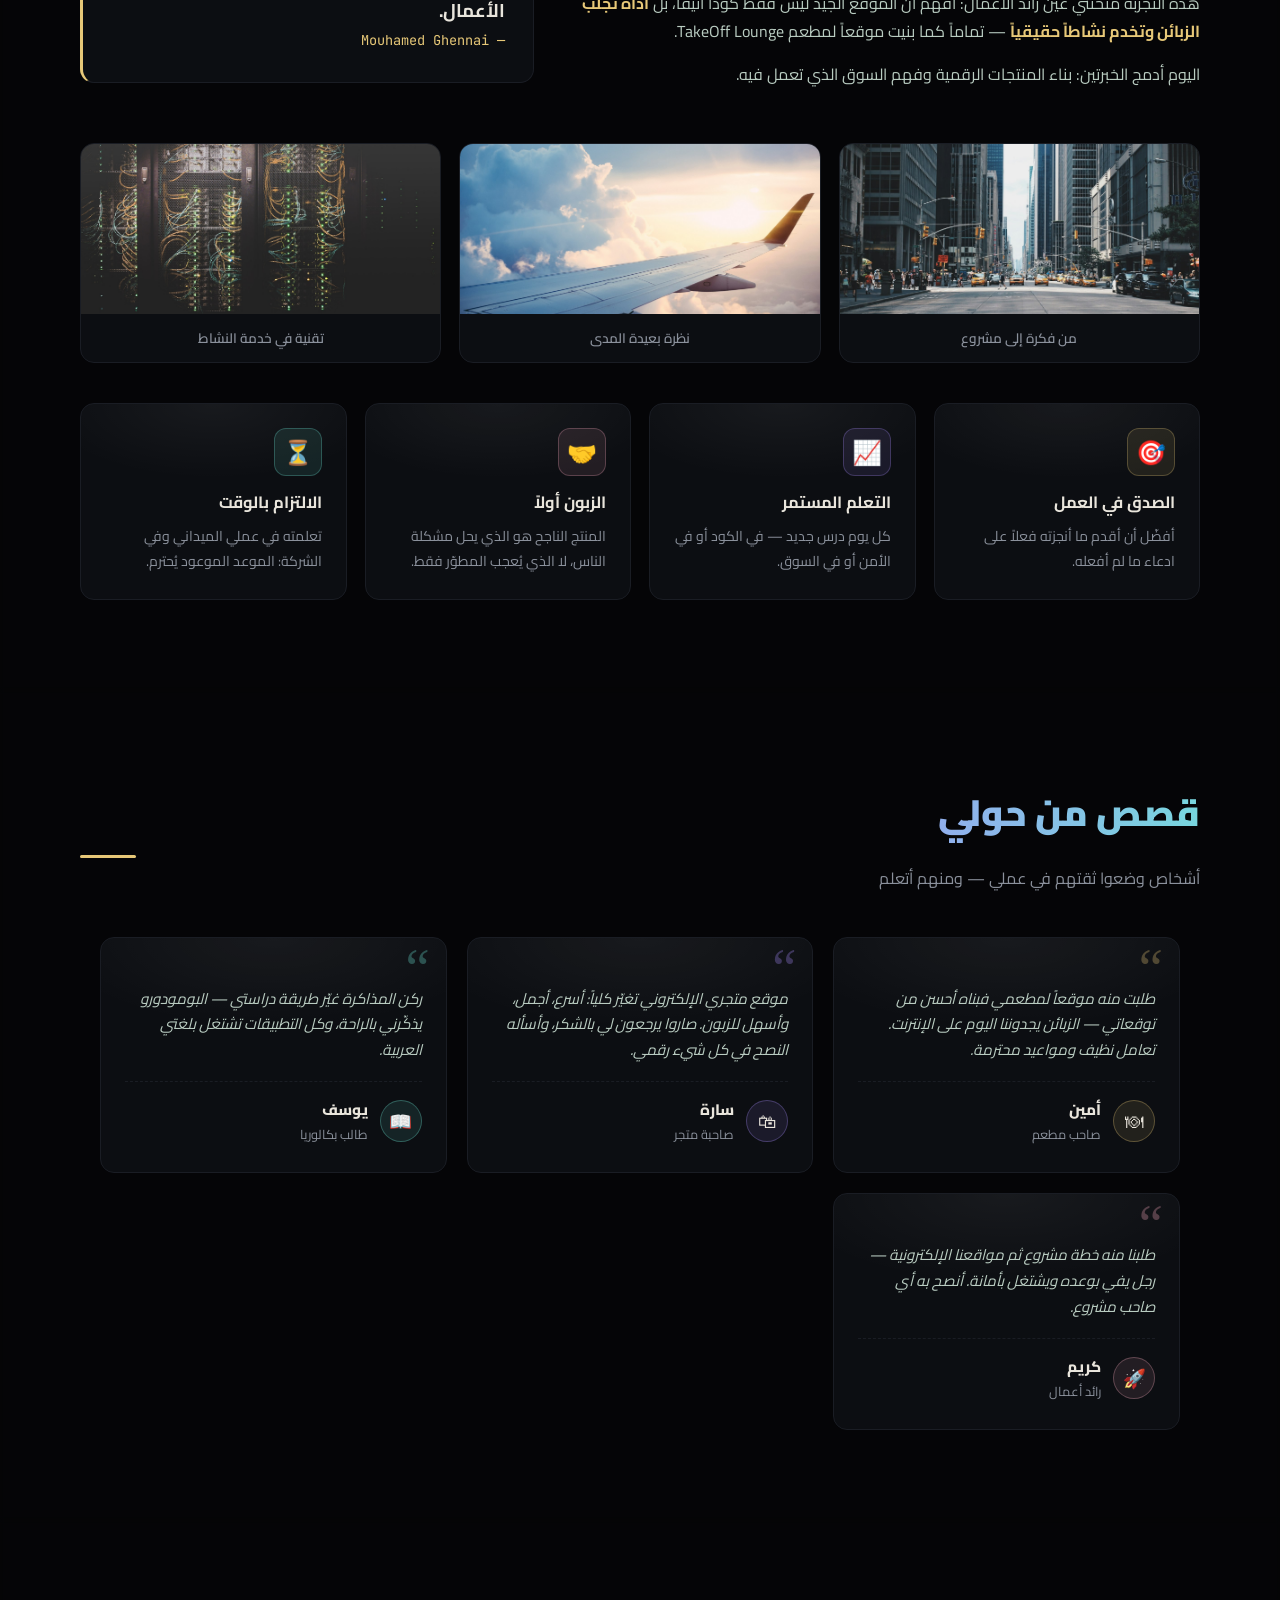
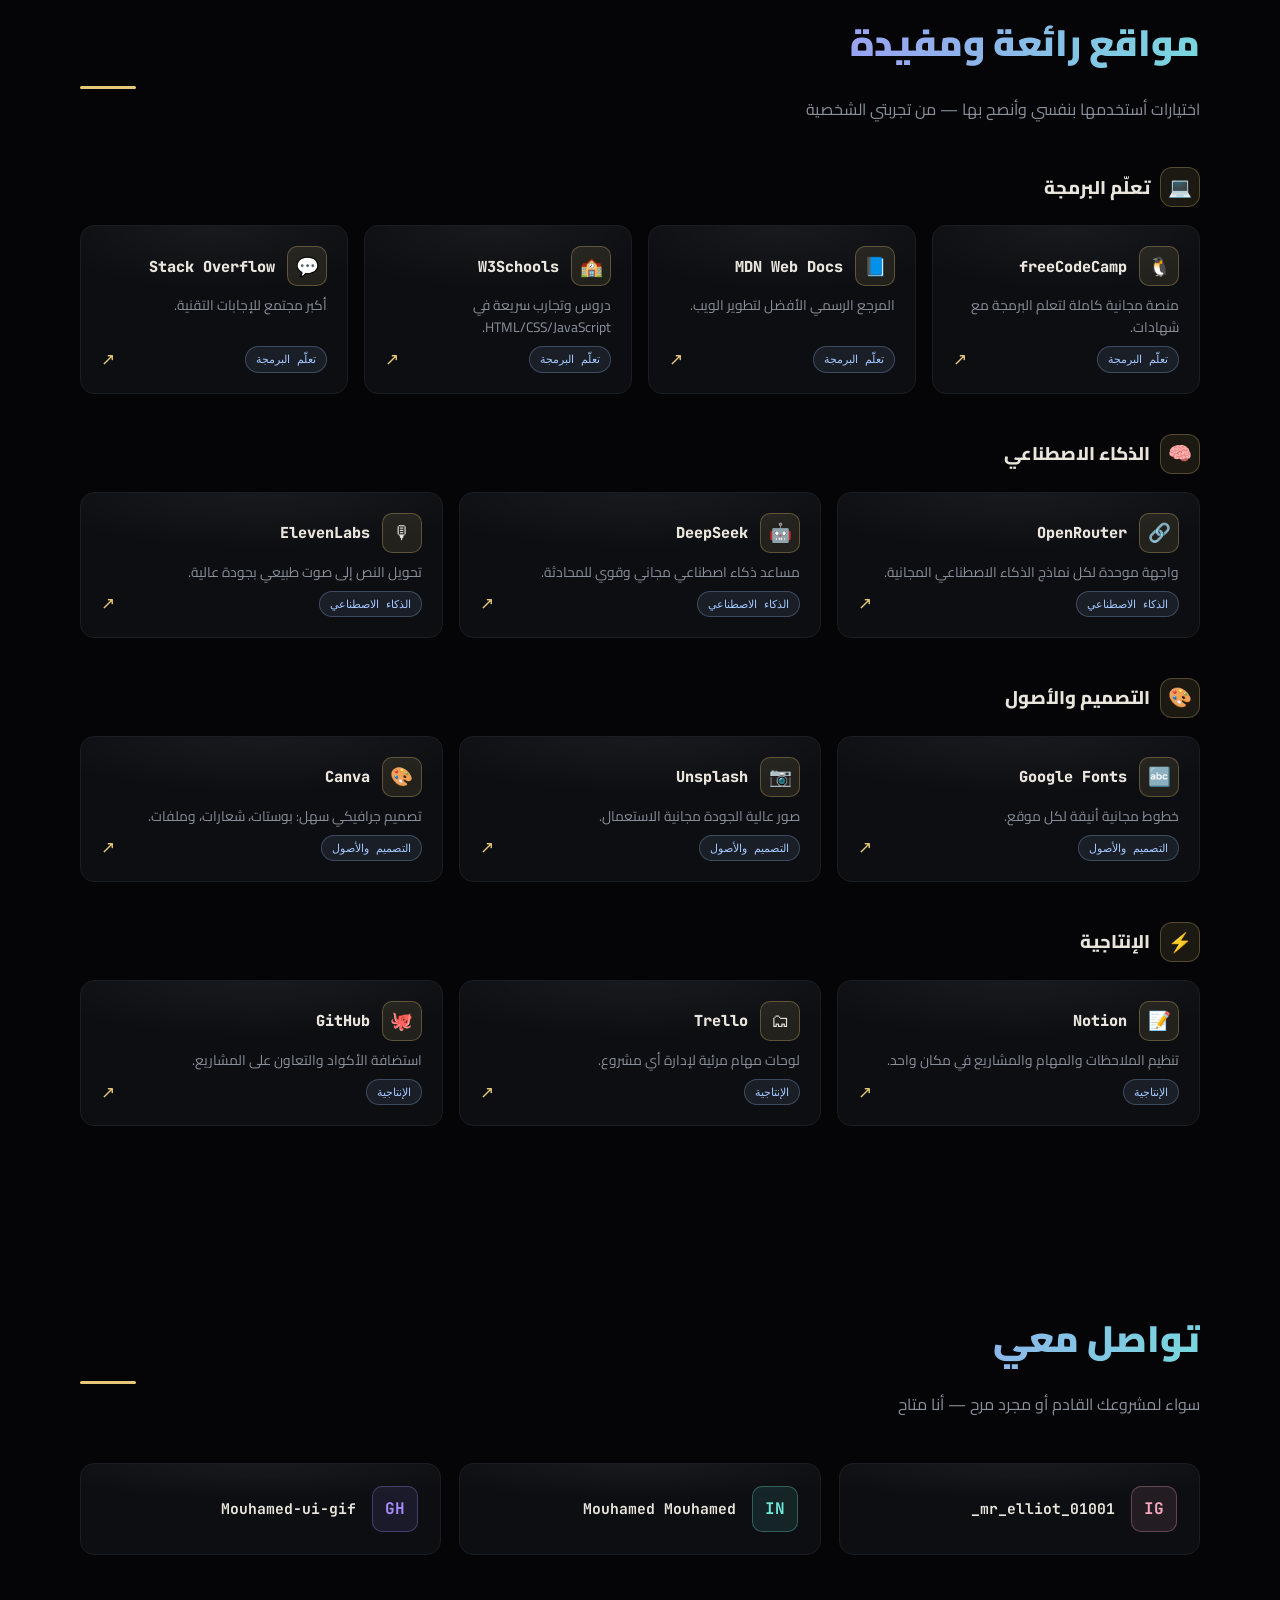
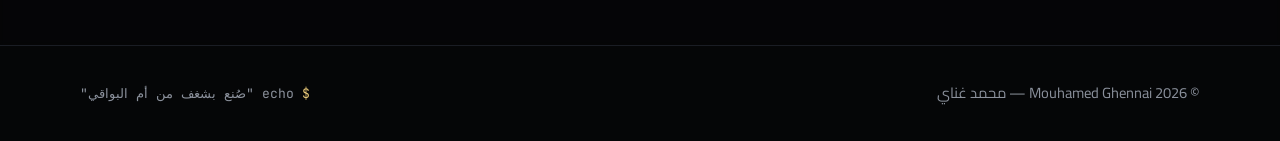
==== commit 85342dd9: "Remove baccalaureate diploma from about and experience sections" ====
--- a/index.html
+++ b/index.html
@@ -154,7 +154,7 @@
           </div>
           <div class="about-card reveal">
             <p data-i18n="about.p1">أنا <strong>محمد غناي</strong>، شاب من ولاية أم البواقي شرق الجزائر. بدأت رحلتي مع البرمجة بالتعلم الذاتي، محوّلاً الفضول إلى مهارة، ثم إلى مشاريع حقيقية يستعملها الناس.</p>
-            <p data-i18n="about.p2">حصلت على شهادة البكالوريا، وواصلت تطوير نفسي في مجالات الويب، بناء المواقع متعددة اللغات، التجارة الإلكترونية، وتكامل تطبيقات الذكاء الاصطناعي.</p>
+            <p data-i18n="about.p2">واصلت تطوير نفسي في مجالات الويب، بناء المواقع متعددة اللغات، التجارة الإلكترونية، وتكامل تطبيقات الذكاء الاصطناعي.</p>
             <p data-i18n="about.p3">أهتم اليوم بمسار <strong>الأمن السيبراني</strong> والتعلم المستمر، وأؤمن أن المهارة الصادقة تُبنى يوماً بيوم — لا بالادعاء بل بالعمل.</p>
             <p data-i18n="about.p4">أبني مواقعي بثلاث لغات: <strong>العربية والفرنسية والإنجليزية</strong> — مع دعم كامل للاتجاهات RTL وLTR — لأن المشروع الجيد يخاطب الناس بلغتهم، لا بلغتي أنا.</p>
             <p data-i18n="about.p5">خضت تجربة عمل قصيرة في <strong>شركة تقنية محلية</strong> بأم البواقي، واشتغلت ميدانياً في التجارة، فصرت أعرف الفرق بين الكود الذي يُعجب وأداةٍ تجلب الزبون. هذه الازدواجية هي ما يميز ما أبنيه.</p>
@@ -397,21 +397,6 @@
             </ul>
           </article>
 
-          <article class="exp-card acc-violet reveal">
-            <div class="exp-head">
-              <div class="exp-logo">🎓</div>
-              <div class="exp-meta">
-                <h3 data-i18n="exp.j3r">شهادة البكالوريا</h3>
-                <p class="exp-co" data-i18n="exp.j3c">الجزائر</p>
-              </div>
-              <span class="exp-tag" data-i18n="exp.j3d">شهادة</span>
-            </div>
-            <ul class="exp-list" data-i18n="exp.j3points">
-              <li>أساس أكاديمي بنى عليه حب التعلم الذاتي.</li>
-              <li>واصلت بعدها التكوين الذاتي في الويب والذكاء الاصطناعي.</li>
-            </ul>
-          </article>
-
         </div>
       </div>
     </section>
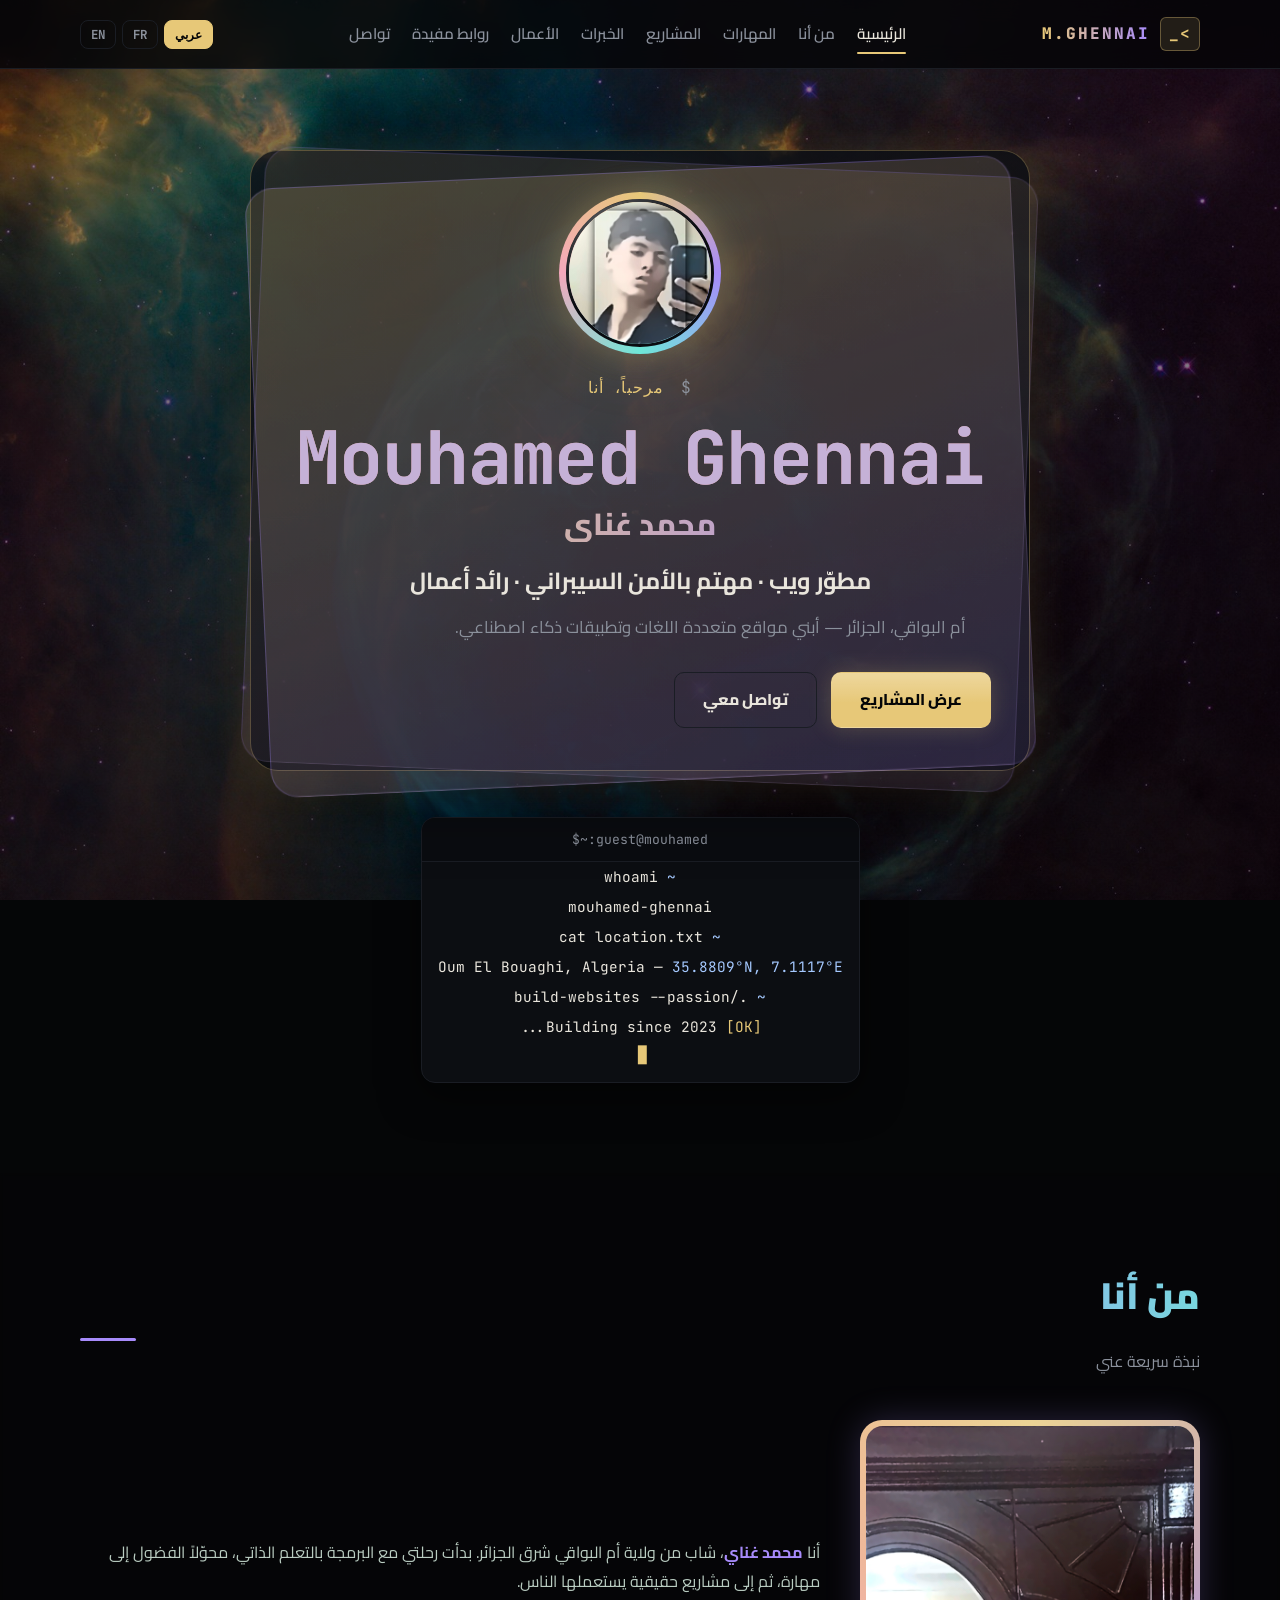
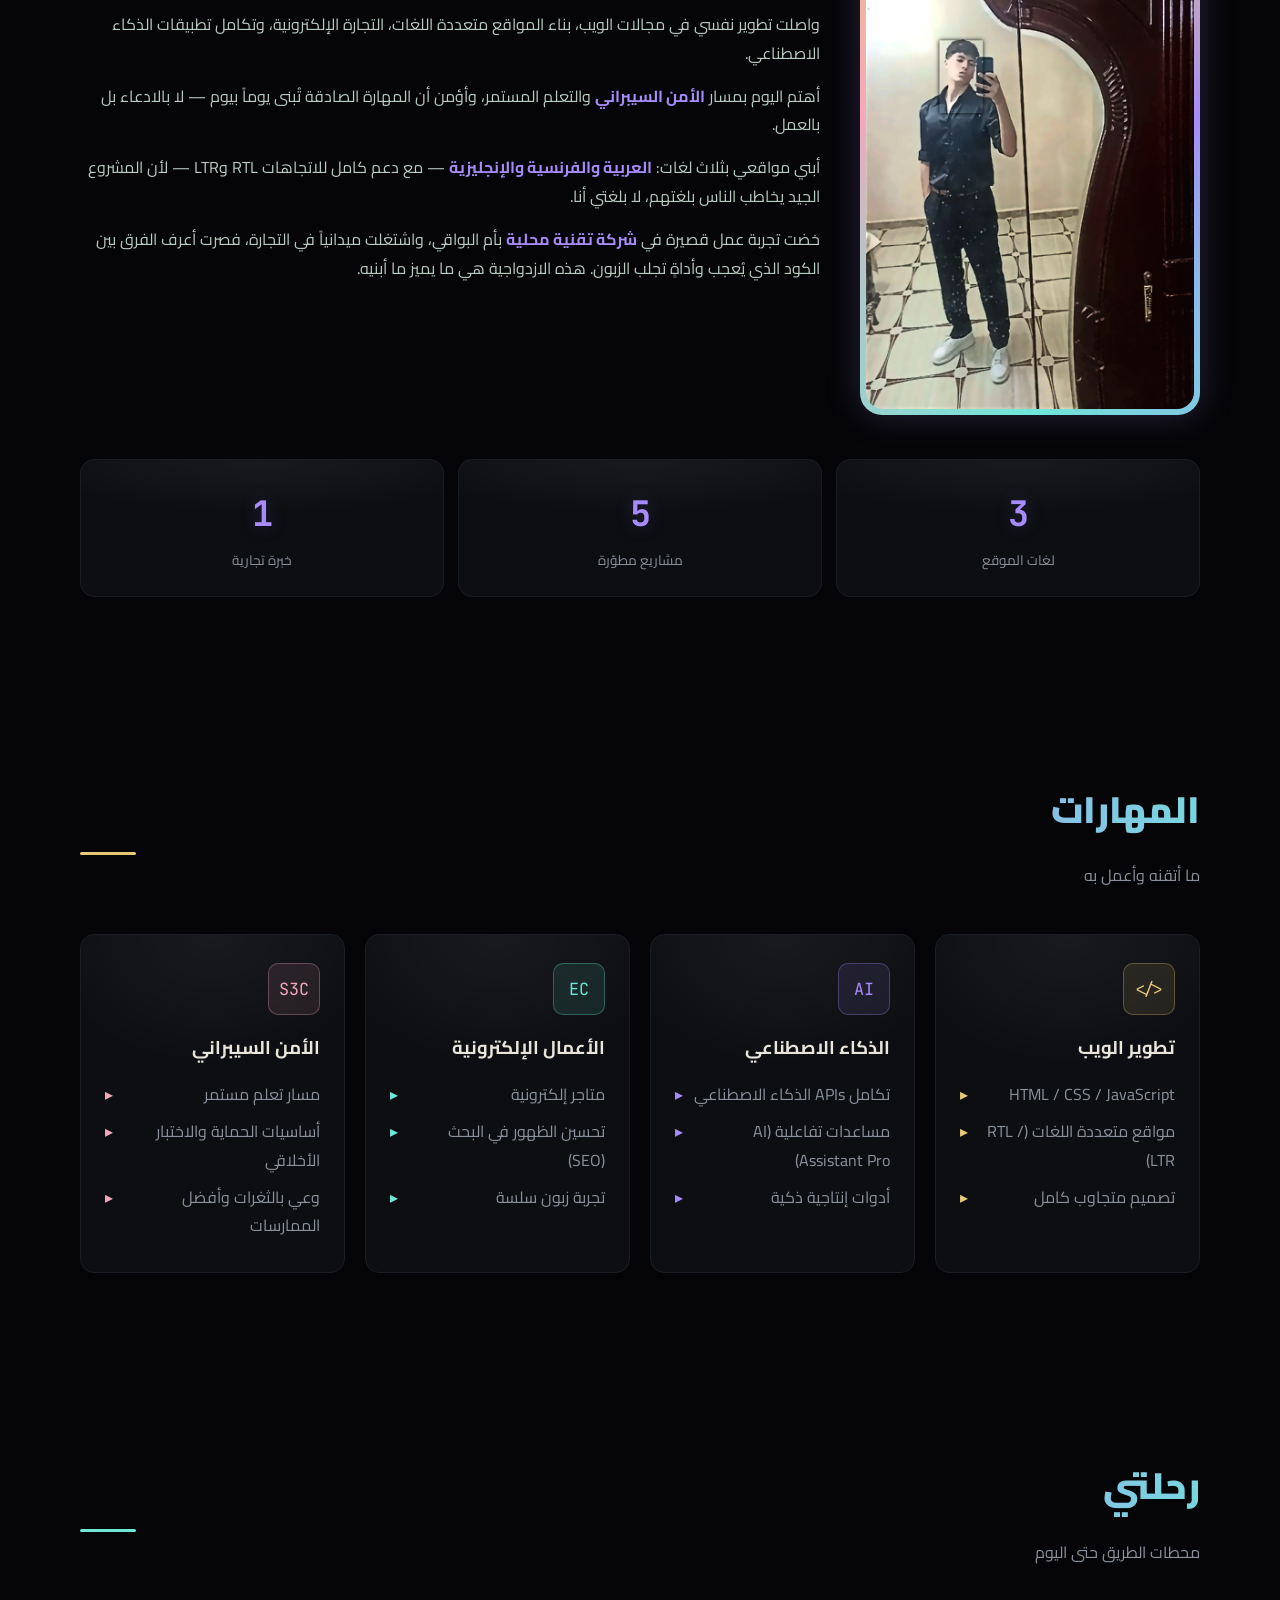
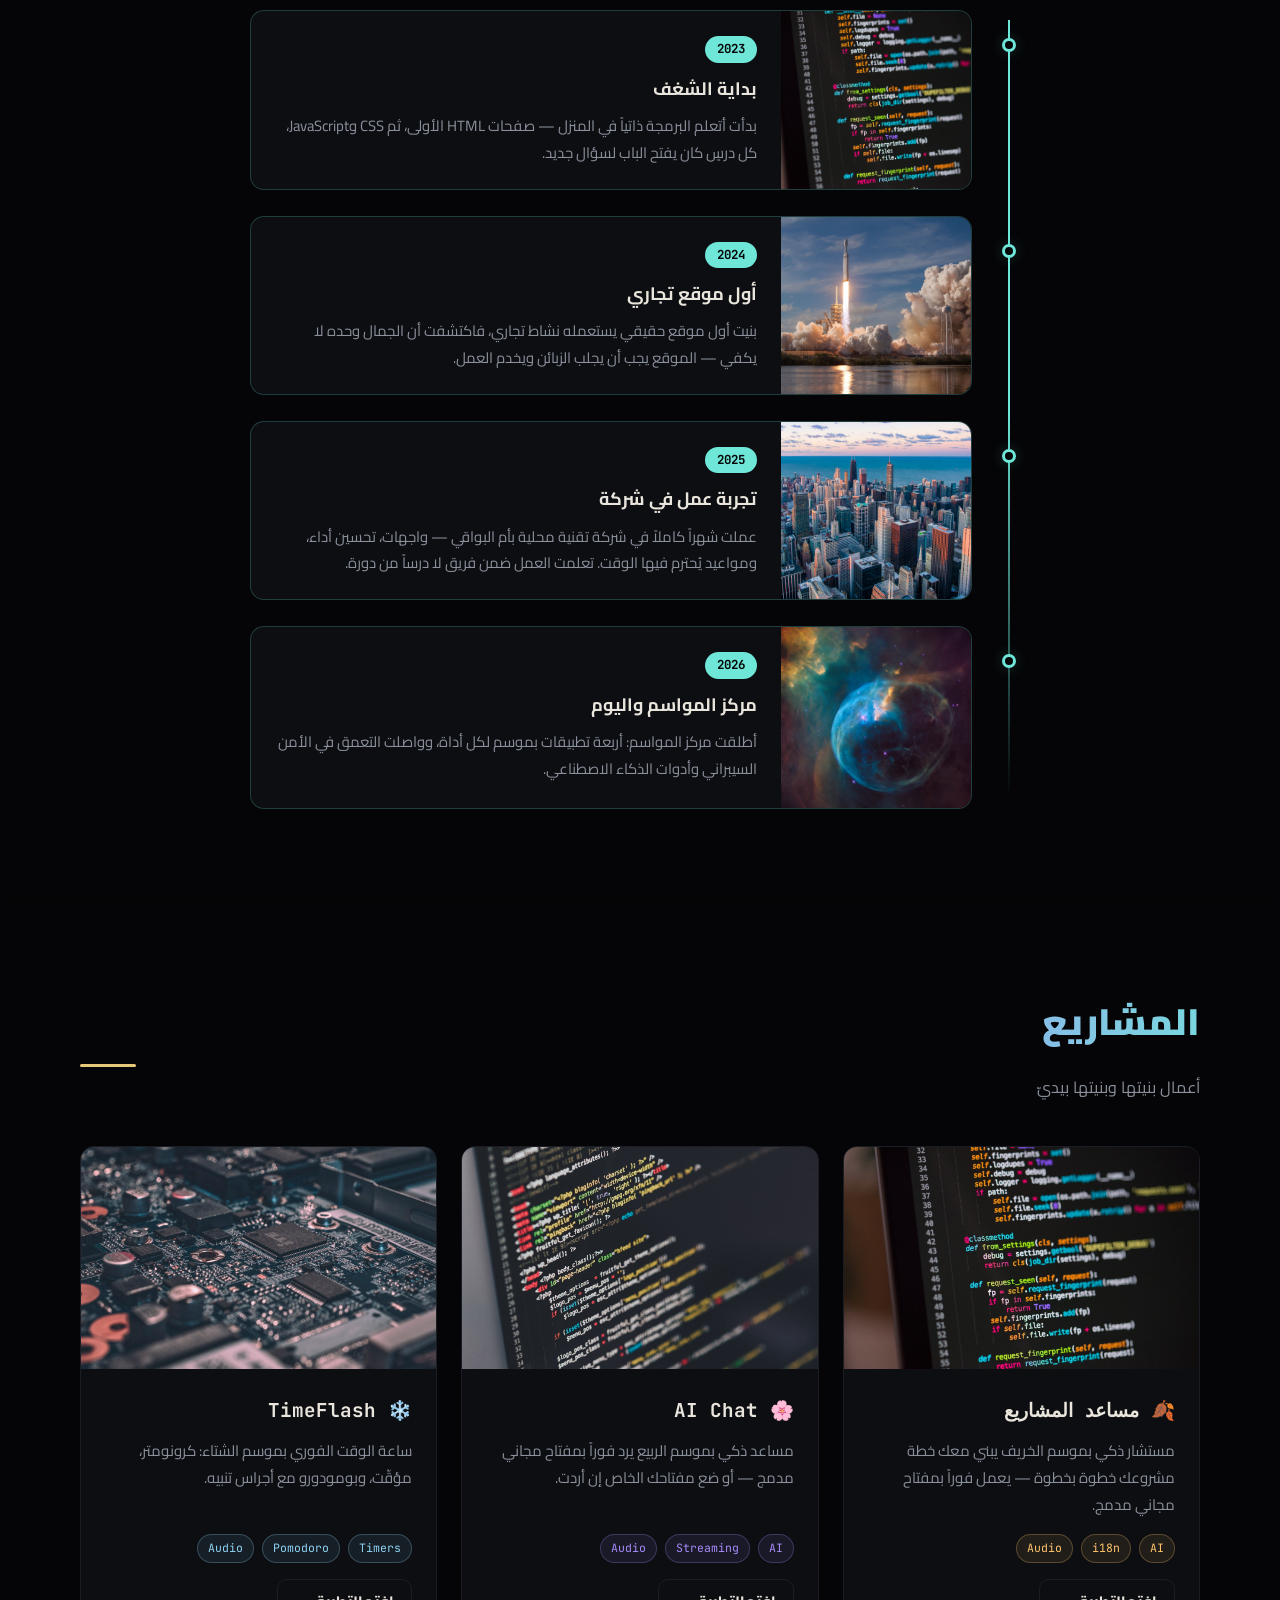
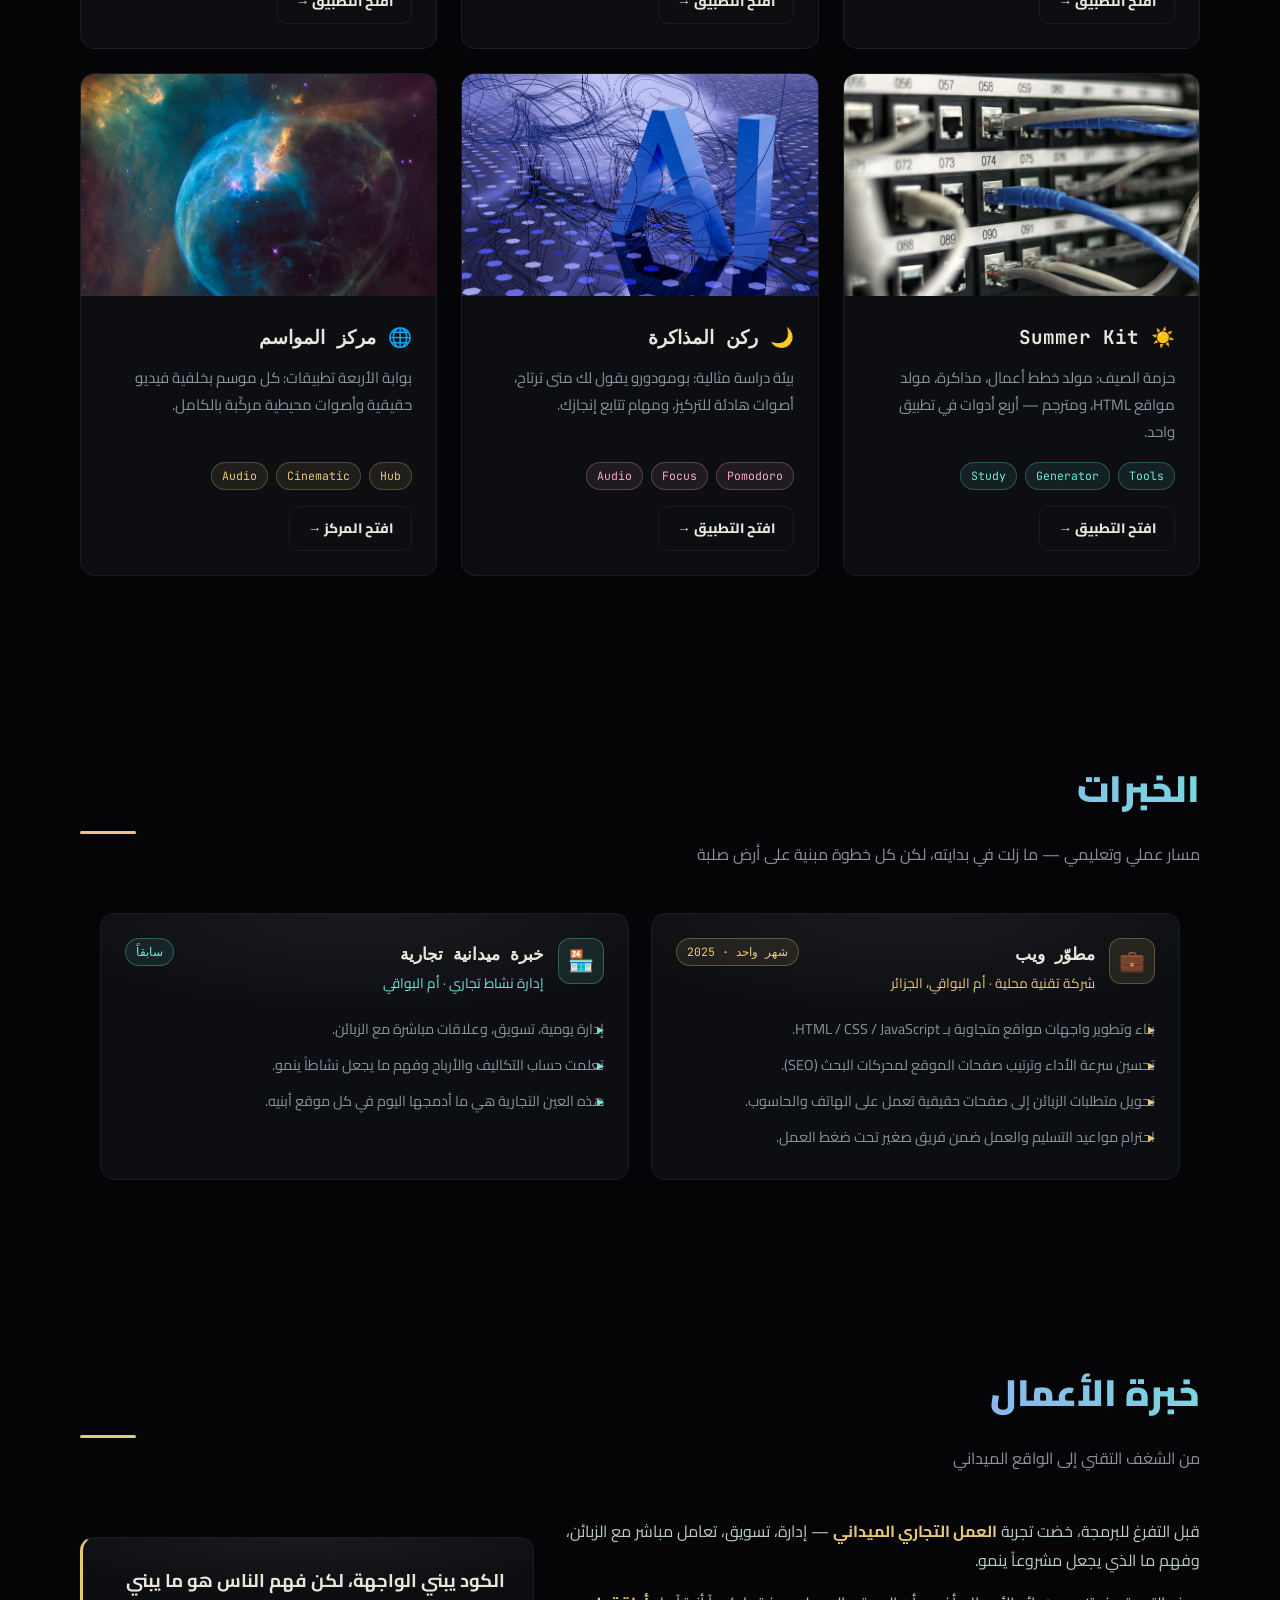
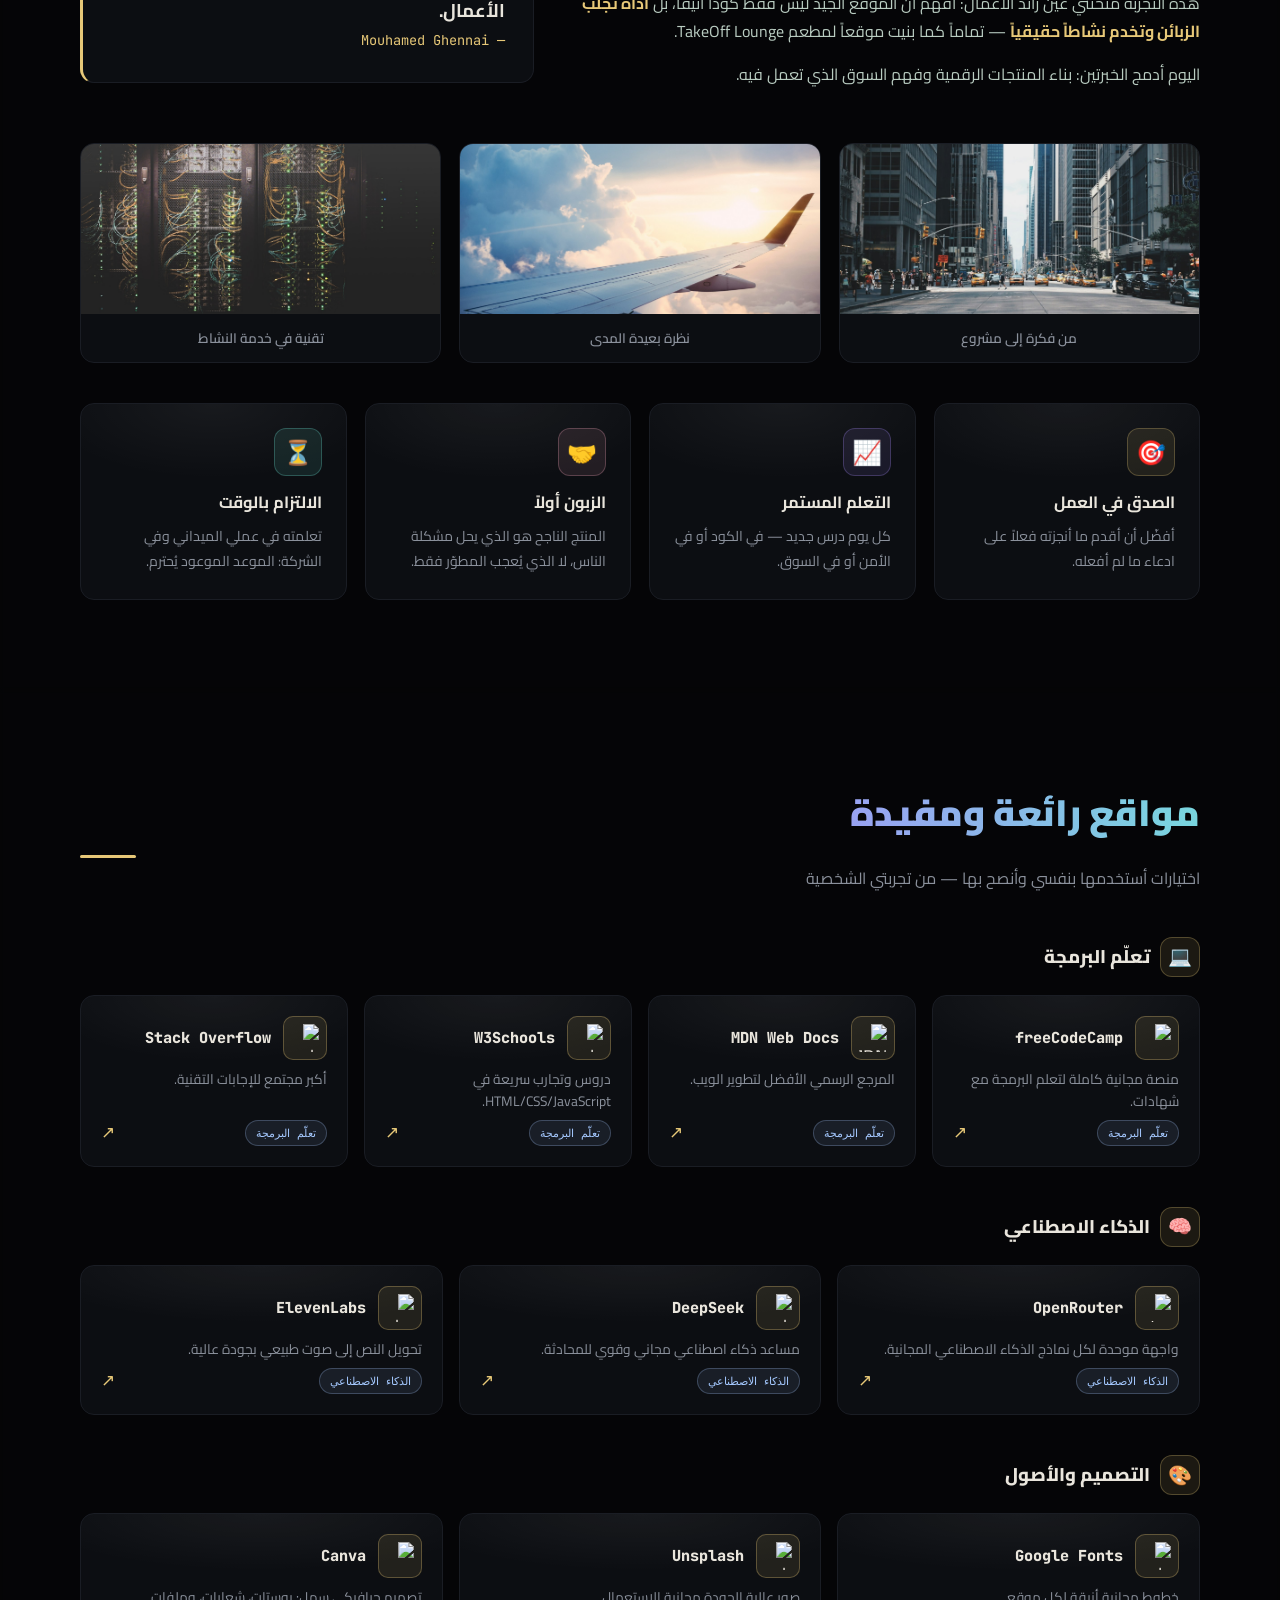
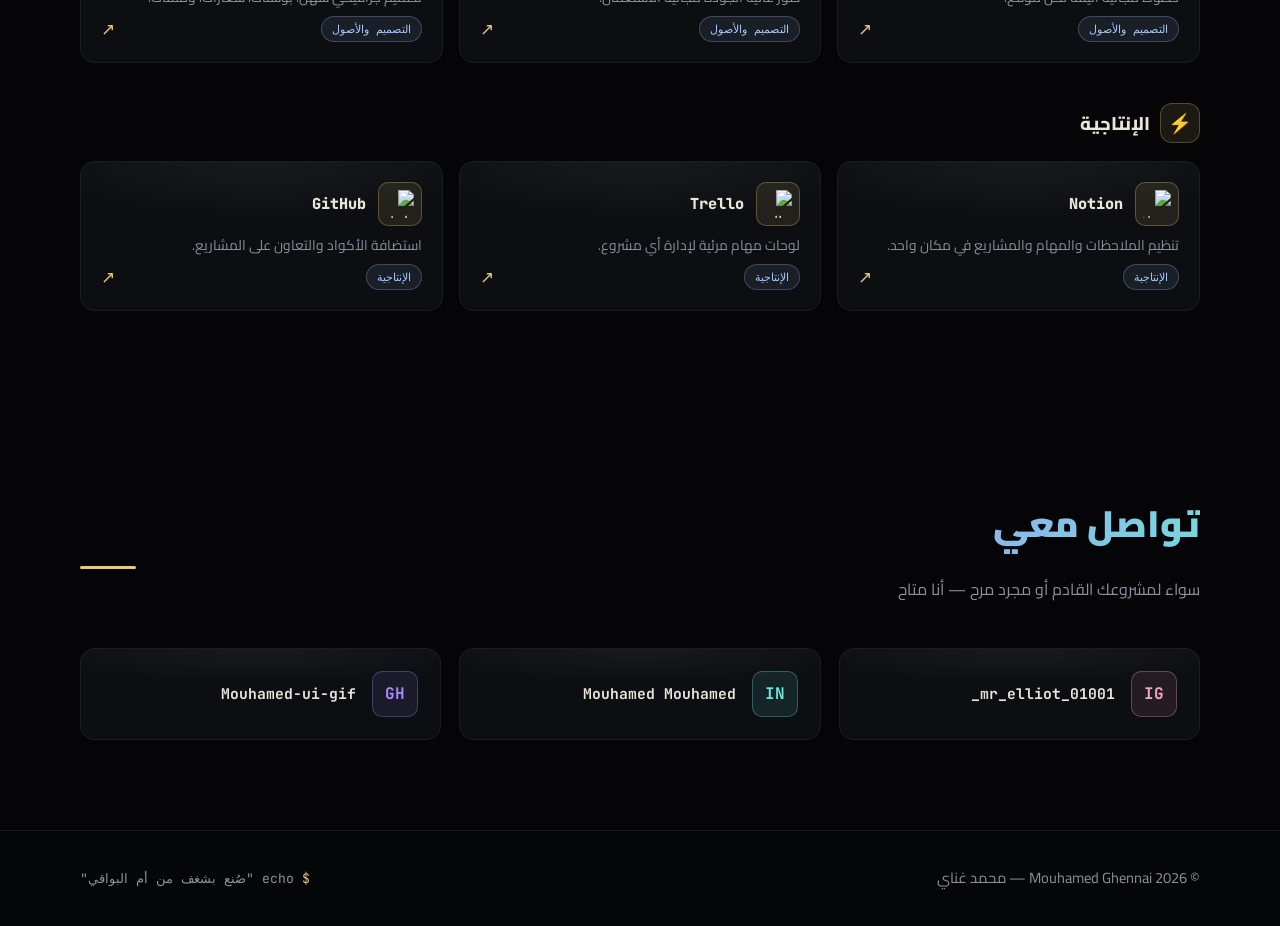
==== commit 7f820449: "Remove Stories section, add real logos to Useful Links cards" ====
--- a/index.html
+++ b/index.html
@@ -91,7 +91,6 @@
         <a href="#projects" data-i18n="nav.projects">المشاريع</a>
         <a href="#experience" data-i18n="nav.experience">الخبرات</a>
         <a href="#business" data-i18n="nav.business">الأعمال</a>
-        <a href="#stories" data-i18n="nav.stories">القصص</a>
         <a href="#links" data-i18n="nav.links">روابط مفيدة</a>
         <a href="#contact" data-i18n="nav.contact">تواصل</a>
       </nav>
@@ -447,61 +446,6 @@
       </div>
     </section>
 
-    <!-- ===== Stories ===== -->
-    <section class="section cine" id="stories">
-      <div class="container">
-        <h2 class="section-title reveal" data-i18n="stories.title">قصص من حولي</h2>
-        <p class="section-sub reveal" data-i18n="stories.sub">أشخاص وضعوا ثقتهم في عملي — ومنهم أتعلم</p>
-        <div class="stories-grid">
-
-          <article class="story-card acc-gold reveal">
-            <p class="story-body" data-i18n="stories.t1q">"طلبت منه موقعاً لمطعمي فبناه أحسن من توقعاتي — الزبائن يجدوننا اليوم على الإنترنت. تعامل نظيف ومواعيد محترمة."</p>
-            <div class="story-who">
-              <span class="story-ava">🍽</span>
-              <div>
-                <div class="story-name" data-i18n="stories.t1n">أمين</div>
-                <div class="story-role" data-i18n="stories.t1r">صاحب مطعم</div>
-              </div>
-            </div>
-          </article>
-
-          <article class="story-card acc-violet reveal">
-            <p class="story-body" data-i18n="stories.t2q">"موقع متجري الإلكتروني تغيّر كلياً: أسرع، أجمل، وأسهل للزبون. صاروا يرجعون لي بالشكر، وأسأله النصح في كل شيء رقمي."</p>
-            <div class="story-who">
-              <span class="story-ava">🛍</span>
-              <div>
-                <div class="story-name" data-i18n="stories.t2n">سارة</div>
-                <div class="story-role" data-i18n="stories.t2r">صاحبة متجر</div>
-              </div>
-            </div>
-          </article>
-
-          <article class="story-card acc-teal reveal">
-            <p class="story-body" data-i18n="stories.t3q">"ركن المذاكرة غيّر طريقة دراستي — البومودورو يذكّرني بالراحة، وكل التطبيقات تشتغل بلغتي العربية."</p>
-            <div class="story-who">
-              <span class="story-ava">📖</span>
-              <div>
-                <div class="story-name" data-i18n="stories.t3n">يوسف</div>
-                <div class="story-role" data-i18n="stories.t3r">طالب بكالوريا</div>
-              </div>
-            </div>
-          </article>
-
-          <article class="story-card acc-rose reveal">
-            <p class="story-body" data-i18n="stories.t4q">"طلبنا منه خطة مشروع ثم مواقعنا الإلكترونية — رجل يفي بوعده ويشتغل بأمانة. أنصح به أي صاحب مشروع."</p>
-            <div class="story-who">
-              <span class="story-ava">🚀</span>
-              <div>
-                <div class="story-name" data-i18n="stories.t4n">كريم</div>
-                <div class="story-role" data-i18n="stories.t4r">رائد أعمال</div>
-              </div>
-            </div>
-          </article>
-
-        </div>
-      </div>
-    </section>
-
     <!-- ===== Useful links ===== -->
     <section class="section cine" id="links">
       <div class="container">
@@ -511,22 +455,22 @@
         <h3 class="links-cat reveal"><span class="cat-emoji">💻</span> <span data-i18n="links.learn">تعلّم البرمجة</span></h3>
         <div class="links-grid">
           <a class="link-card reveal" href="https://www.freecodecamp.org" target="_blank" rel="noopener">
-            <div class="link-top"><span class="link-ico">🐧</span><span class="link-name">freeCodeCamp</span></div>
+            <div class="link-top"><img class="link-ico" src="https://www.google.com/s2/favicons?domain=freecodecamp.org&sz=64" alt="freeCodeCamp logo" loading="lazy"><span class="link-name">freeCodeCamp</span></div>
             <p class="link-desc" data-i18n="links.fc">منصة مجانية كاملة لتعلم البرمجة مع شهادات.</p>
             <div class="link-foot"><span class="link-cat" data-i18n="links.learn">تعلّم البرمجة</span><span class="link-ext">↗</span></div>
           </a>
           <a class="link-card reveal" href="https://developer.mozilla.org" target="_blank" rel="noopener">
-            <div class="link-top"><span class="link-ico">📘</span><span class="link-name">MDN Web Docs</span></div>
+            <div class="link-top"><img class="link-ico" src="https://www.google.com/s2/favicons?domain=developer.mozilla.org&sz=64" alt="MDN Web Docs logo" loading="lazy"><span class="link-name">MDN Web Docs</span></div>
             <p class="link-desc" data-i18n="links.md">المرجع الرسمي الأفضل لتطوير الويب.</p>
             <div class="link-foot"><span class="link-cat" data-i18n="links.learn">تعلّم البرمجة</span><span class="link-ext">↗</span></div>
           </a>
           <a class="link-card reveal" href="https://www.w3schools.com" target="_blank" rel="noopener">
-            <div class="link-top"><span class="link-ico">🏫</span><span class="link-name">W3Schools</span></div>
+            <div class="link-top"><img class="link-ico" src="https://www.google.com/s2/favicons?domain=w3schools.com&sz=64" alt="W3Schools logo" loading="lazy"><span class="link-name">W3Schools</span></div>
             <p class="link-desc" data-i18n="links.w3">دروس وتجارب سريعة في HTML/CSS/JavaScript.</p>
             <div class="link-foot"><span class="link-cat" data-i18n="links.learn">تعلّم البرمجة</span><span class="link-ext">↗</span></div>
           </a>
           <a class="link-card reveal" href="https://stackoverflow.com" target="_blank" rel="noopener">
-            <div class="link-top"><span class="link-ico">💬</span><span class="link-name">Stack Overflow</span></div>
+            <div class="link-top"><img class="link-ico" src="https://www.google.com/s2/favicons?domain=stackoverflow.com&sz=64" alt="Stack Overflow logo" loading="lazy"><span class="link-name">Stack Overflow</span></div>
             <p class="link-desc" data-i18n="links.so">أكبر مجتمع للإجابات التقنية.</p>
             <div class="link-foot"><span class="link-cat" data-i18n="links.learn">تعلّم البرمجة</span><span class="link-ext">↗</span></div>
           </a>
@@ -535,17 +479,17 @@
         <h3 class="links-cat reveal"><span class="cat-emoji">🧠</span> <span data-i18n="links.ai">الذكاء الاصطناعي</span></h3>
         <div class="links-grid">
           <a class="link-card reveal" href="https://openrouter.ai" target="_blank" rel="noopener">
-            <div class="link-top"><span class="link-ico">🔗</span><span class="link-name">OpenRouter</span></div>
+            <div class="link-top"><img class="link-ico" src="https://www.google.com/s2/favicons?domain=openrouter.ai&sz=64" alt="OpenRouter logo" loading="lazy"><span class="link-name">OpenRouter</span></div>
             <p class="link-desc" data-i18n="links.or">واجهة موحدة لكل نماذج الذكاء الاصطناعي المجانية.</p>
             <div class="link-foot"><span class="link-cat" data-i18n="links.ai">الذكاء الاصطناعي</span><span class="link-ext">↗</span></div>
           </a>
           <a class="link-card reveal" href="https://www.deepseek.com" target="_blank" rel="noopener">
-            <div class="link-top"><span class="link-ico">🤖</span><span class="link-name">DeepSeek</span></div>
+            <div class="link-top"><img class="link-ico" src="https://www.google.com/s2/favicons?domain=deepseek.com&sz=64" alt="DeepSeek logo" loading="lazy"><span class="link-name">DeepSeek</span></div>
             <p class="link-desc" data-i18n="links.ds">مساعد ذكاء اصطناعي مجاني وقوي للمحادثة.</p>
             <div class="link-foot"><span class="link-cat" data-i18n="links.ai">الذكاء الاصطناعي</span><span class="link-ext">↗</span></div>
           </a>
           <a class="link-card reveal" href="https://elevenlabs.io" target="_blank" rel="noopener">
-            <div class="link-top"><span class="link-ico">🎙</span><span class="link-name">ElevenLabs</span></div>
+            <div class="link-top"><img class="link-ico" src="https://www.google.com/s2/favicons?domain=elevenlabs.io&sz=64" alt="ElevenLabs logo" loading="lazy"><span class="link-name">ElevenLabs</span></div>
             <p class="link-desc" data-i18n="links.el">تحويل النص إلى صوت طبيعي بجودة عالية.</p>
             <div class="link-foot"><span class="link-cat" data-i18n="links.ai">الذكاء الاصطناعي</span><span class="link-ext">↗</span></div>
           </a>
@@ -554,17 +498,17 @@
         <h3 class="links-cat reveal"><span class="cat-emoji">🎨</span> <span data-i18n="links.design">التصميم والأصول</span></h3>
         <div class="links-grid">
           <a class="link-card reveal" href="https://fonts.google.com" target="_blank" rel="noopener">
-            <div class="link-top"><span class="link-ico">🔤</span><span class="link-name">Google Fonts</span></div>
+            <div class="link-top"><img class="link-ico" src="https://www.google.com/s2/favicons?domain=fonts.google.com&sz=64" alt="Google Fonts logo" loading="lazy"><span class="link-name">Google Fonts</span></div>
             <p class="link-desc" data-i18n="links.gf">خطوط مجانية أنيقة لكل موقع.</p>
             <div class="link-foot"><span class="link-cat" data-i18n="links.design">التصميم والأصول</span><span class="link-ext">↗</span></div>
           </a>
           <a class="link-card reveal" href="https://unsplash.com" target="_blank" rel="noopener">
-            <div class="link-top"><span class="link-ico">📷</span><span class="link-name">Unsplash</span></div>
+            <div class="link-top"><img class="link-ico" src="https://www.google.com/s2/favicons?domain=unsplash.com&sz=64" alt="Unsplash logo" loading="lazy"><span class="link-name">Unsplash</span></div>
             <p class="link-desc" data-i18n="links.un">صور عالية الجودة مجانية الاستعمال.</p>
             <div class="link-foot"><span class="link-cat" data-i18n="links.design">التصميم والأصول</span><span class="link-ext">↗</span></div>
           </a>
           <a class="link-card reveal" href="https://www.canva.com" target="_blank" rel="noopener">
-            <div class="link-top"><span class="link-ico">🎨</span><span class="link-name">Canva</span></div>
+            <div class="link-top"><img class="link-ico" src="https://www.google.com/s2/favicons?domain=canva.com&sz=64" alt="Canva logo" loading="lazy"><span class="link-name">Canva</span></div>
             <p class="link-desc" data-i18n="links.cv">تصميم جرافيكي سهل: بوستات، شعارات، وملفات.</p>
             <div class="link-foot"><span class="link-cat" data-i18n="links.design">التصميم والأصول</span><span class="link-ext">↗</span></div>
           </a>
@@ -573,17 +517,17 @@
         <h3 class="links-cat reveal"><span class="cat-emoji">⚡</span> <span data-i18n="links.tools">الإنتاجية</span></h3>
         <div class="links-grid">
           <a class="link-card reveal" href="https://www.notion.com" target="_blank" rel="noopener">
-            <div class="link-top"><span class="link-ico">📝</span><span class="link-name">Notion</span></div>
+            <div class="link-top"><img class="link-ico" src="https://www.google.com/s2/favicons?domain=notion.com&sz=64" alt="Notion logo" loading="lazy"><span class="link-name">Notion</span></div>
             <p class="link-desc" data-i18n="links.nt">تنظيم الملاحظات والمهام والمشاريع في مكان واحد.</p>
             <div class="link-foot"><span class="link-cat" data-i18n="links.tools">الإنتاجية</span><span class="link-ext">↗</span></div>
           </a>
           <a class="link-card reveal" href="https://trello.com" target="_blank" rel="noopener">
-            <div class="link-top"><span class="link-ico">🗂</span><span class="link-name">Trello</span></div>
+            <div class="link-top"><img class="link-ico" src="https://www.google.com/s2/favicons?domain=trello.com&sz=64" alt="Trello logo" loading="lazy"><span class="link-name">Trello</span></div>
             <p class="link-desc" data-i18n="links.tr">لوحات مهام مرئية لإدارة أي مشروع.</p>
             <div class="link-foot"><span class="link-cat" data-i18n="links.tools">الإنتاجية</span><span class="link-ext">↗</span></div>
           </a>
           <a class="link-card reveal" href="https://github.com" target="_blank" rel="noopener">
-            <div class="link-top"><span class="link-ico">🐙</span><span class="link-name">GitHub</span></div>
+            <div class="link-top"><img class="link-ico" src="https://www.google.com/s2/favicons?domain=github.com&sz=64" alt="GitHub logo" loading="lazy"><span class="link-name">GitHub</span></div>
             <p class="link-desc" data-i18n="links.gh">استضافة الأكواد والتعاون على المشاريع.</p>
             <div class="link-foot"><span class="link-cat" data-i18n="links.tools">الإنتاجية</span><span class="link-ext">↗</span></div>
           </a>
--- a/css/style.css
+++ b/css/style.css
@@ -704,64 +704,6 @@
 .value-card h3 { font-size: 1.02rem; margin-bottom: 6px; }
 .value-card p { color: var(--muted); font-size: .88rem; }
 
-/* ===== Stories ===== */
-.stories-grid {
-  display: grid;
-  grid-template-columns: repeat(auto-fit, minmax(260px, 1fr));
-  gap: 20px;
-  max-width: 1080px;
-  margin-inline: auto;
-}
-.story-card {
-  background: var(--panel);
-  border: 1px solid var(--border);
-  border-radius: var(--radius);
-  padding: 26px 24px;
-  position: relative;
-  transition: transform .25s, border-color .25s, box-shadow .25s;
-}
-.story-card:hover { transform: translateY(-5px); border-color: var(--green-dim); box-shadow: var(--shadow); }
-.story-card::before {
-  content: "\201C";
-  position: absolute;
-  top: 4px;
-  inset-inline-start: 16px;
-  font-family: serif;
-  font-size: 3.4rem;
-  line-height: 1;
-  color: var(--green);
-  opacity: .3;
-}
-.story-body {
-  color: #b9ccc1;
-  font-style: italic;
-  font-size: .95rem;
-  line-height: 1.7;
-  padding-top: 22px;
-}
-.story-who {
-  display: flex;
-  align-items: center;
-  gap: 12px;
-  margin-top: 18px;
-  padding-top: 14px;
-  border-top: 1px dashed var(--border);
-}
-.story-ava {
-  width: 42px;
-  height: 42px;
-  border-radius: 50%;
-  background: color-mix(in srgb, var(--green) 10%, transparent);
-  border: 1px solid color-mix(in srgb, var(--green) 30%, transparent);
-  display: flex;
-  align-items: center;
-  justify-content: center;
-  font-size: 1.15rem;
-  flex-shrink: 0;
-}
-.story-name { font-weight: 800; font-size: .95rem; }
-.story-role { color: var(--muted); font-size: .8rem; }
-
 /* ===== Useful links ===== */
 .links-cat {
   display: flex;
@@ -803,8 +745,8 @@
 .link-card:hover { transform: translateY(-4px); border-color: var(--green-dim); box-shadow: var(--shadow); }
 .link-top { display: flex; align-items: center; gap: 12px; }
 .link-ico {
-  width: 40px;
-  height: 40px;
+  width: 44px;
+  height: 44px;
   border-radius: 10px;
   background: color-mix(in srgb, var(--green) 10%, transparent);
   border: 1px solid color-mix(in srgb, var(--green) 30%, transparent);
@@ -813,6 +755,8 @@
   justify-content: center;
   font-size: 1.15rem;
   flex-shrink: 0;
+  object-fit: contain;
+  padding: 7px;
 }
 .link-name { font-weight: 800; font-family: var(--font-mono); font-size: .95rem; }
 .link-desc { color: var(--muted); font-size: .86rem; line-height: 1.6; flex: 1; }
@@ -993,7 +937,6 @@
 .contact-link,
 .stat,
 .business-quote,
-.story-card,
 .link-card {
   background:
     radial-gradient(120% 70% at 50% 0%, rgba(255, 255, 255, .05), transparent 55%),
@@ -1004,16 +947,14 @@
 .project-card,
 .exp-card,
 .skill-card,
-.link-card,
-.story-card {
+.link-card {
   position: relative;
   overflow: hidden;
 }
 .project-card::after,
 .exp-card::after,
 .skill-card::after,
-.link-card::after,
-.story-card::after {
+.link-card::after {
   content: "";
   position: absolute;
   top: 0;
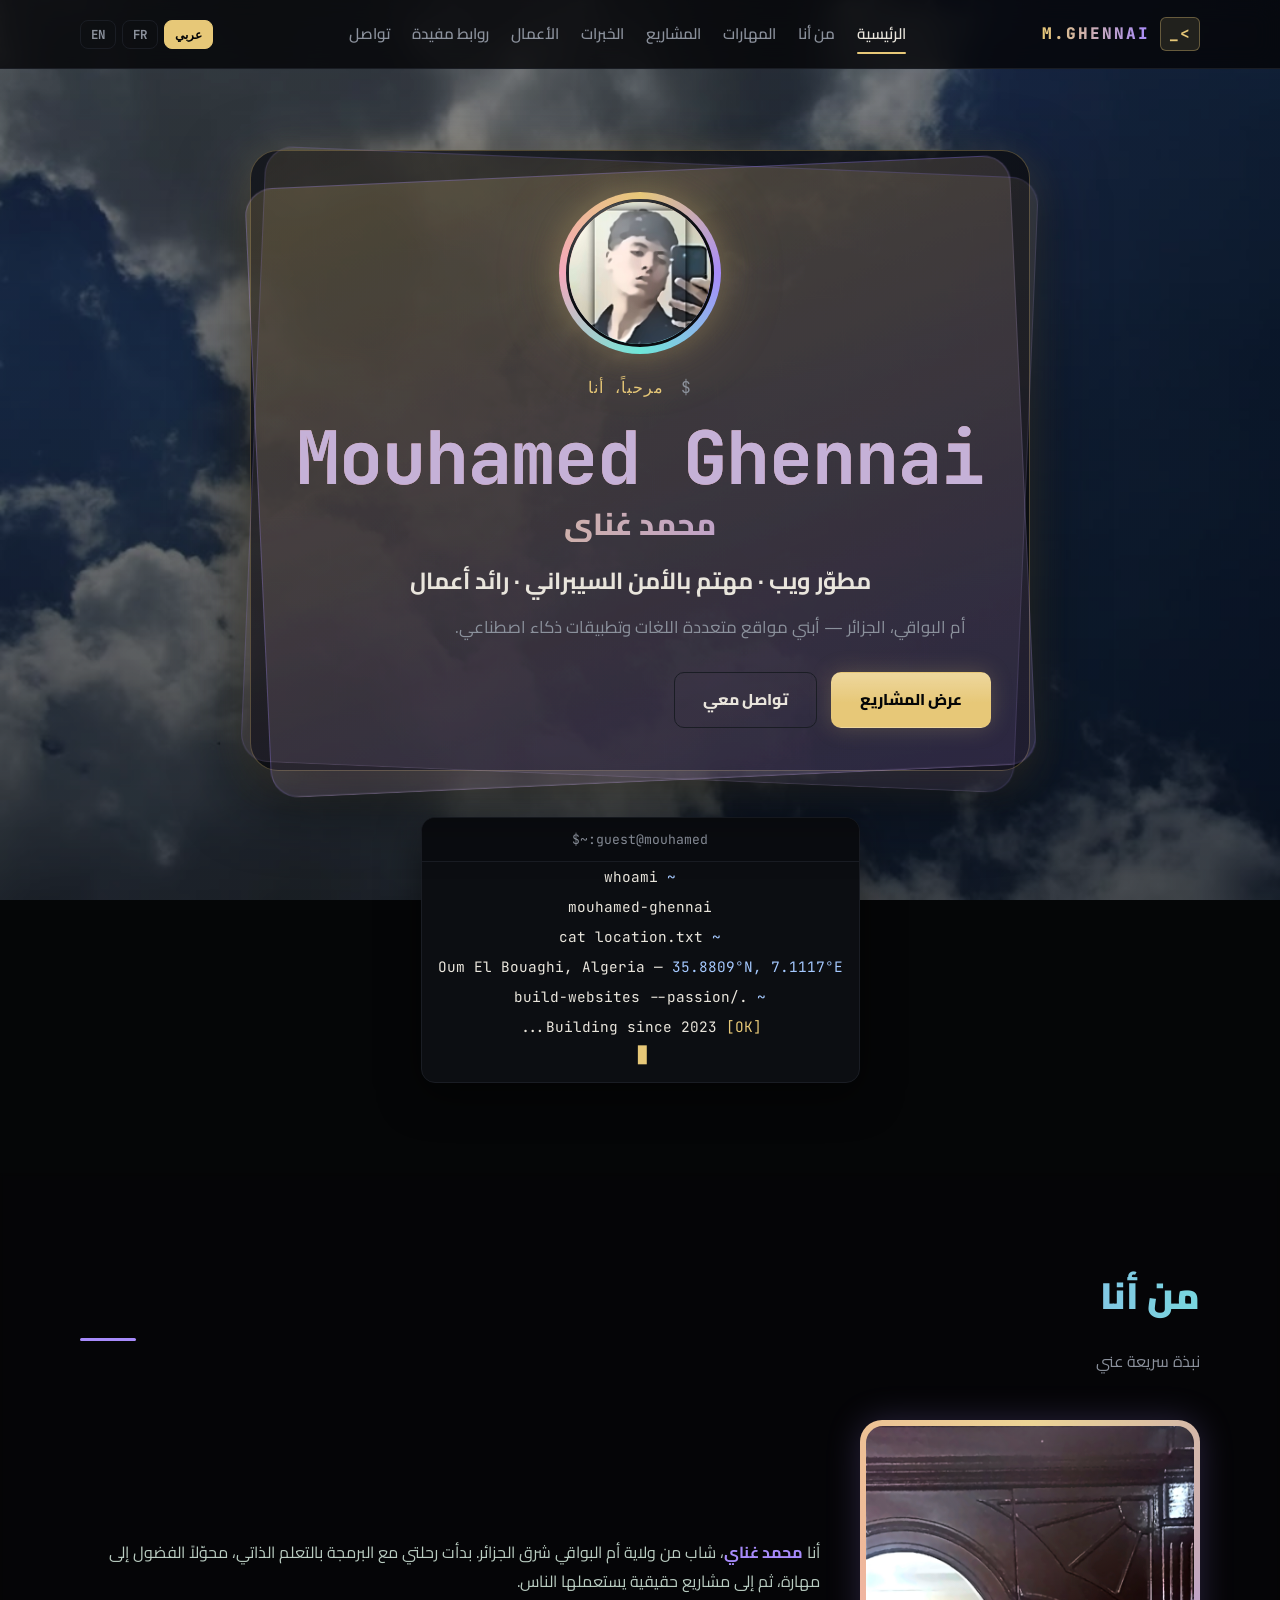
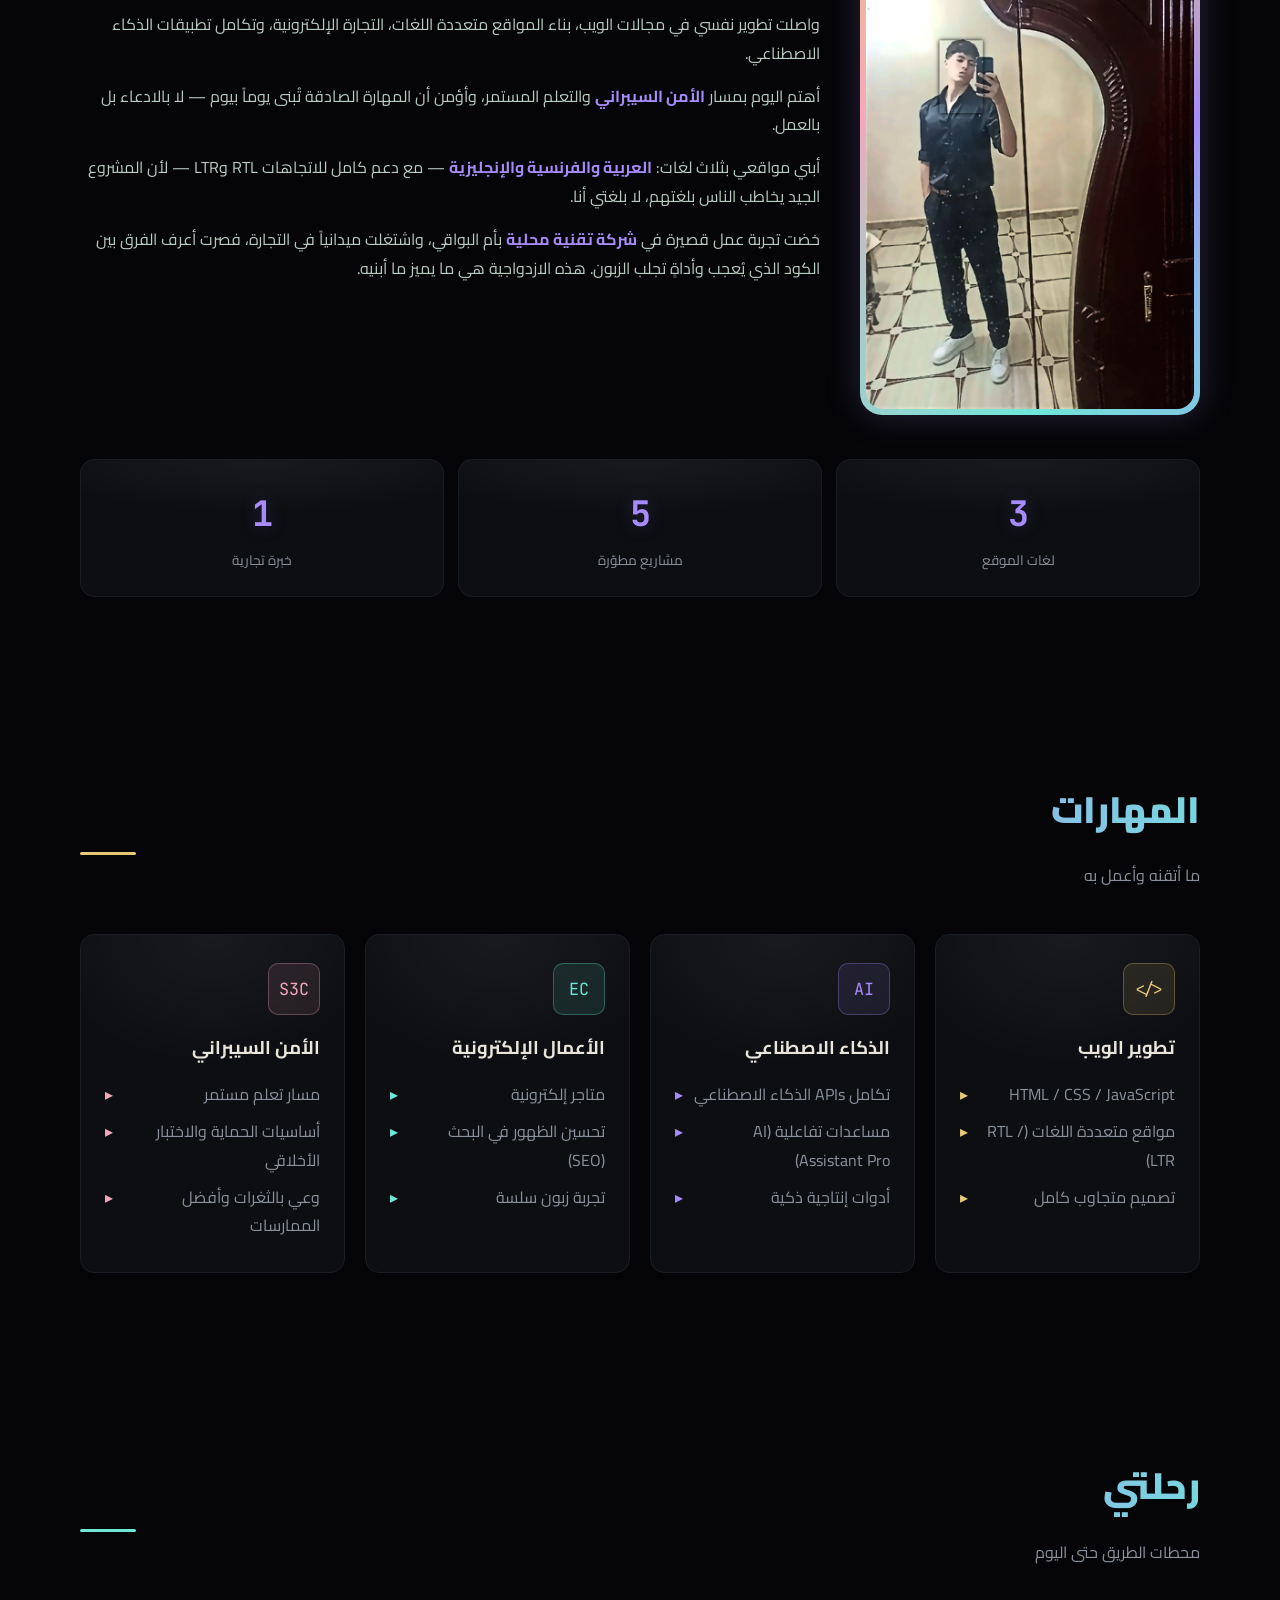
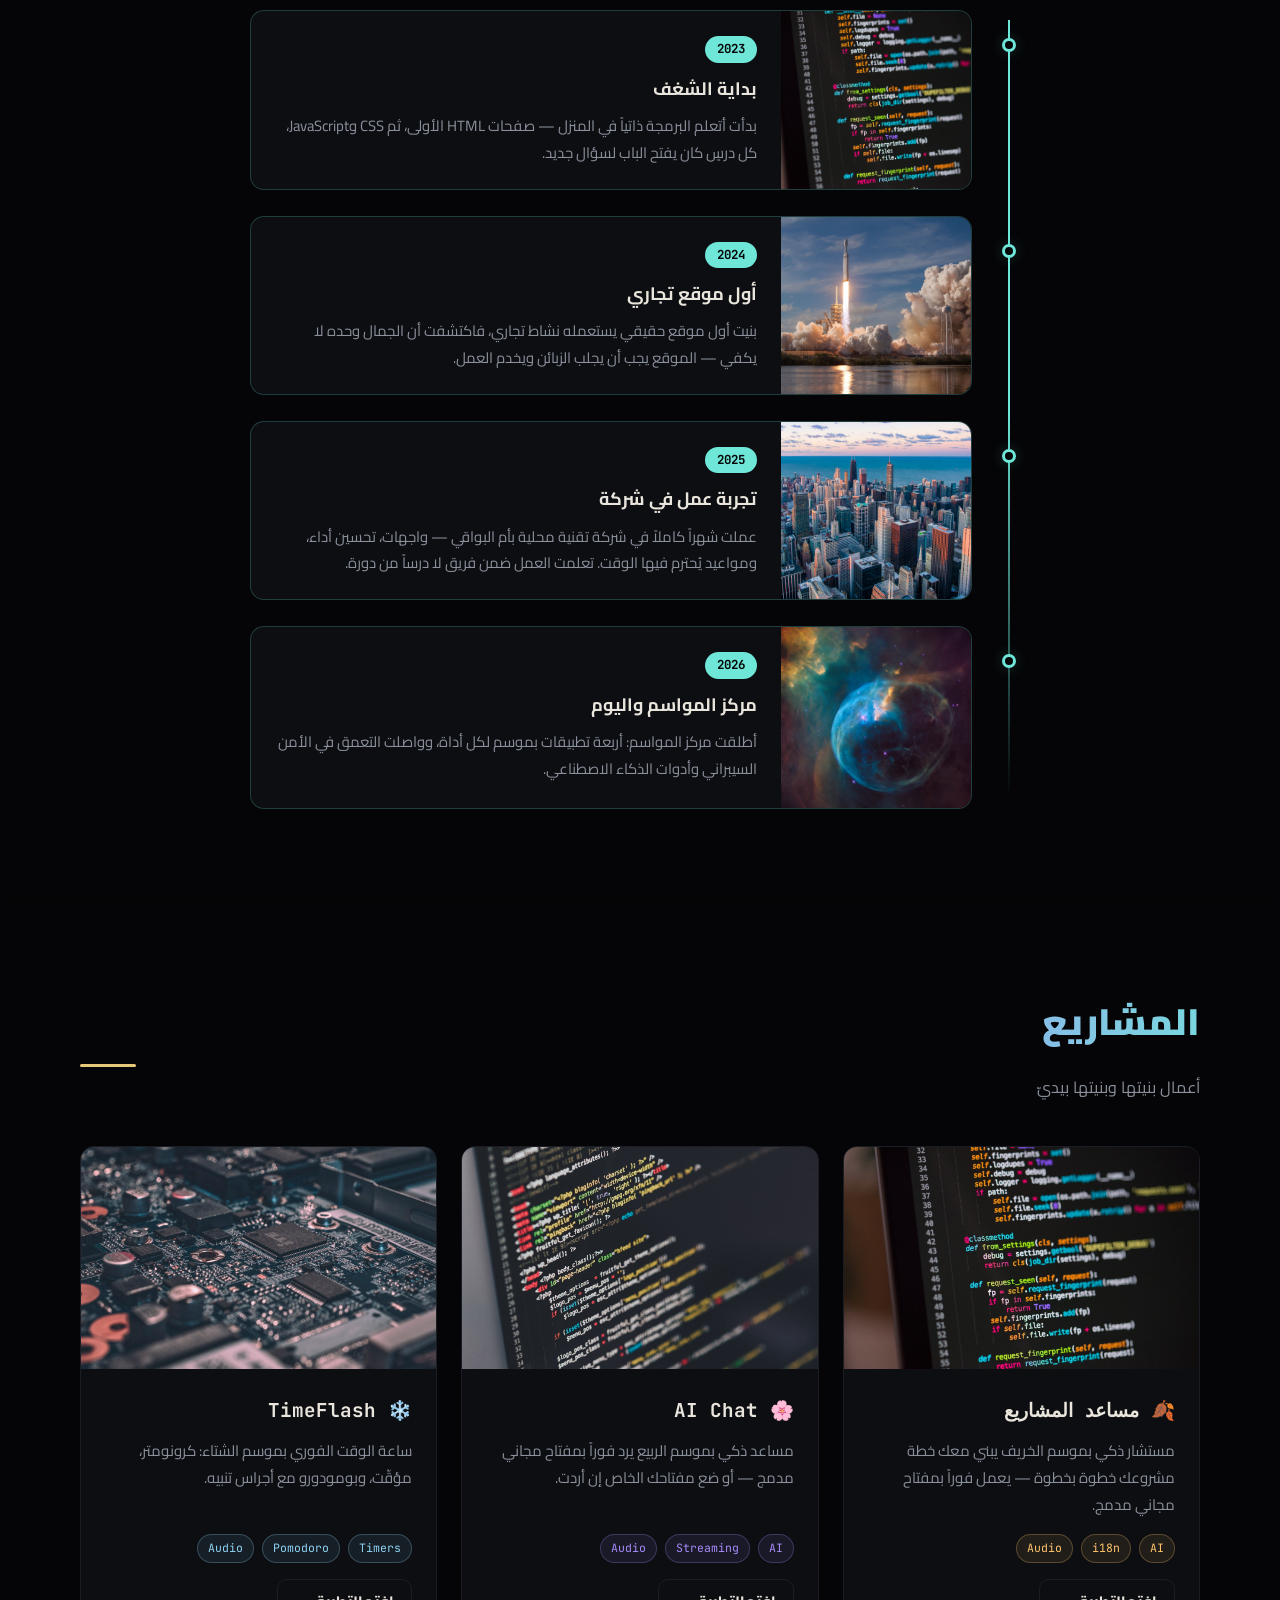
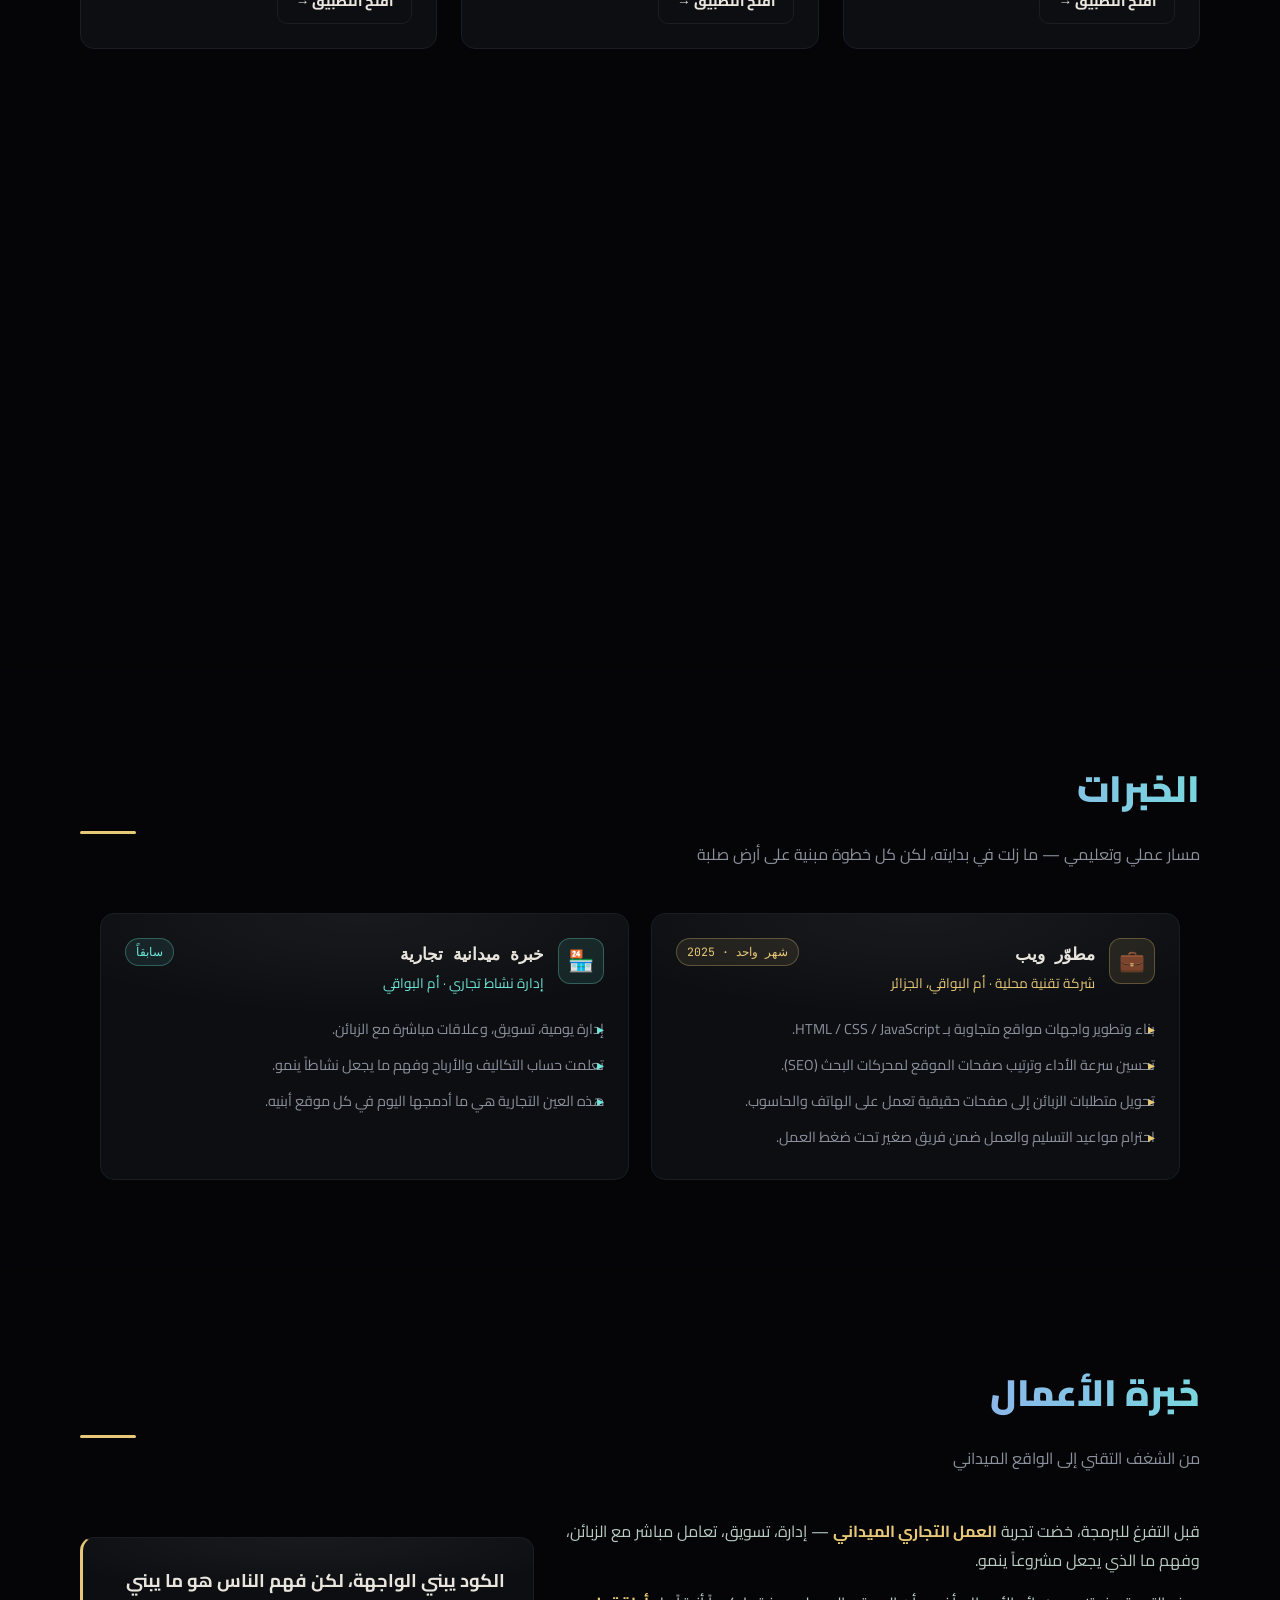
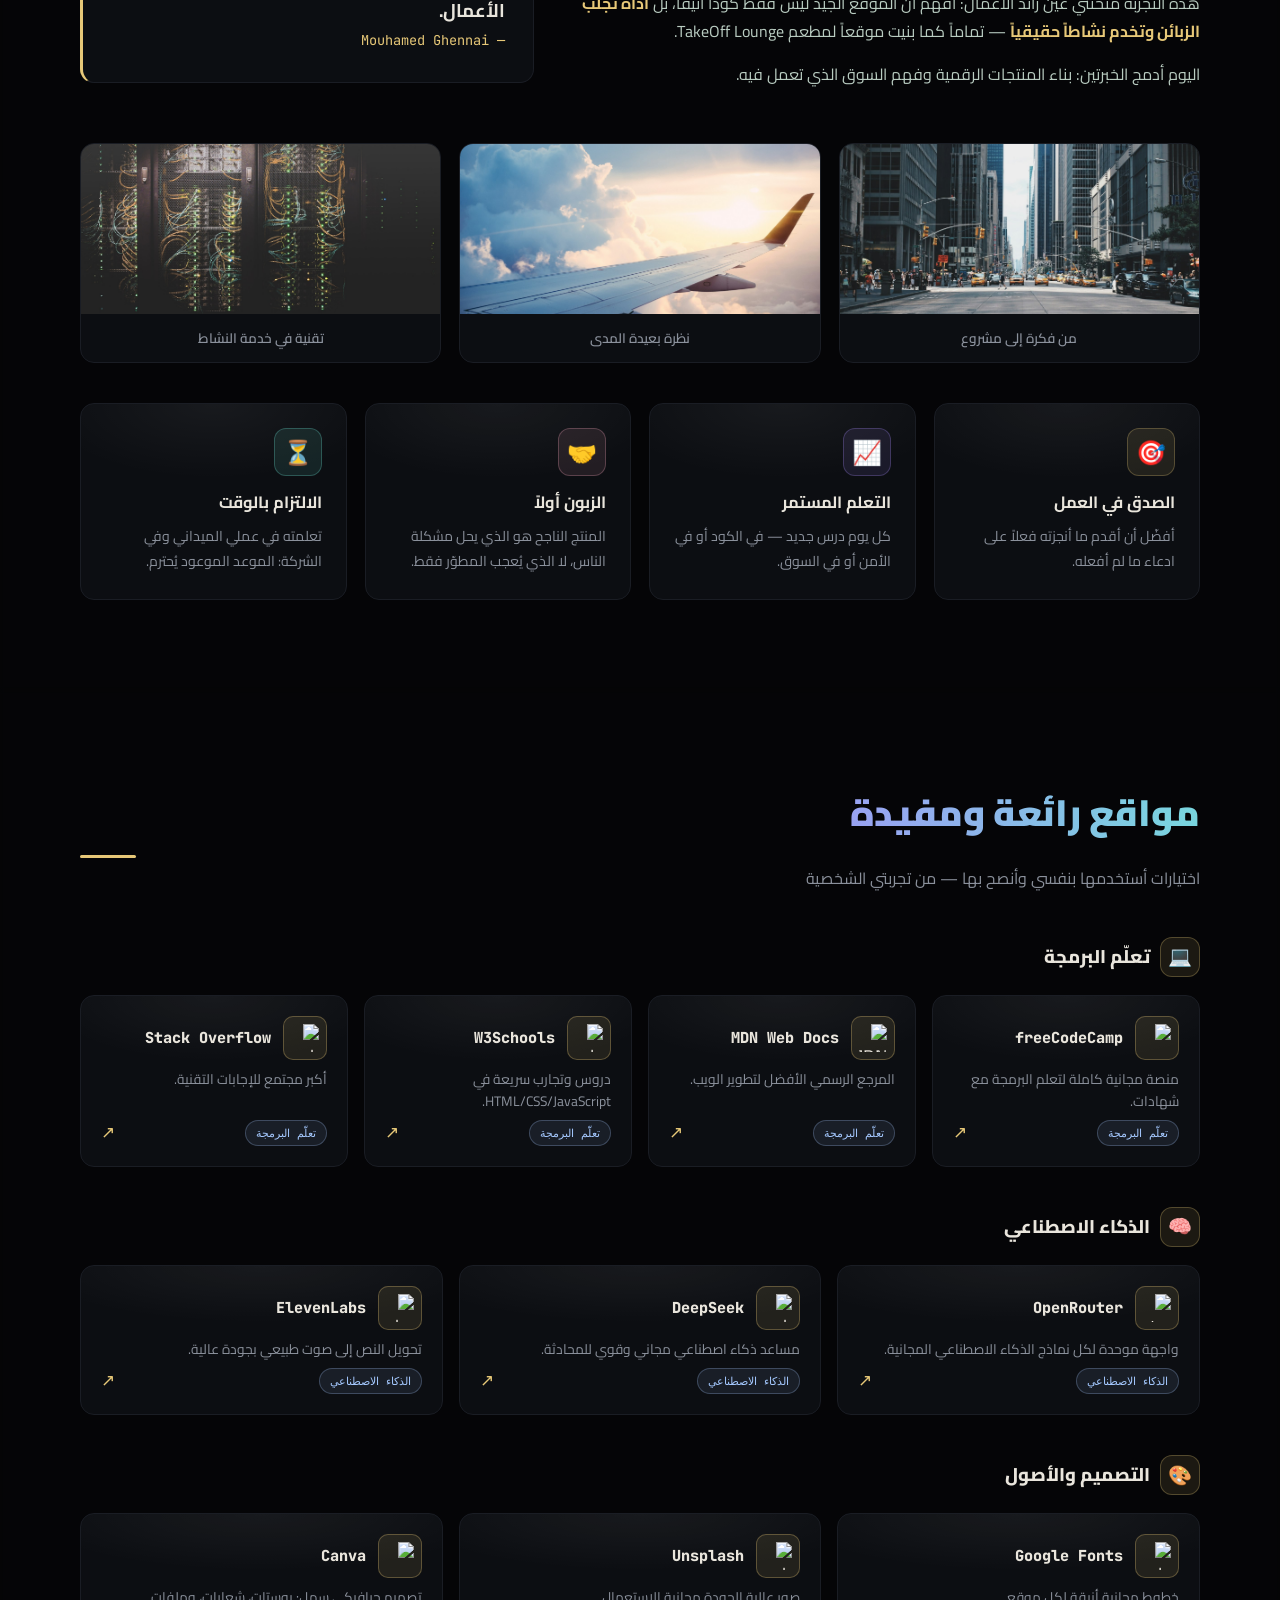
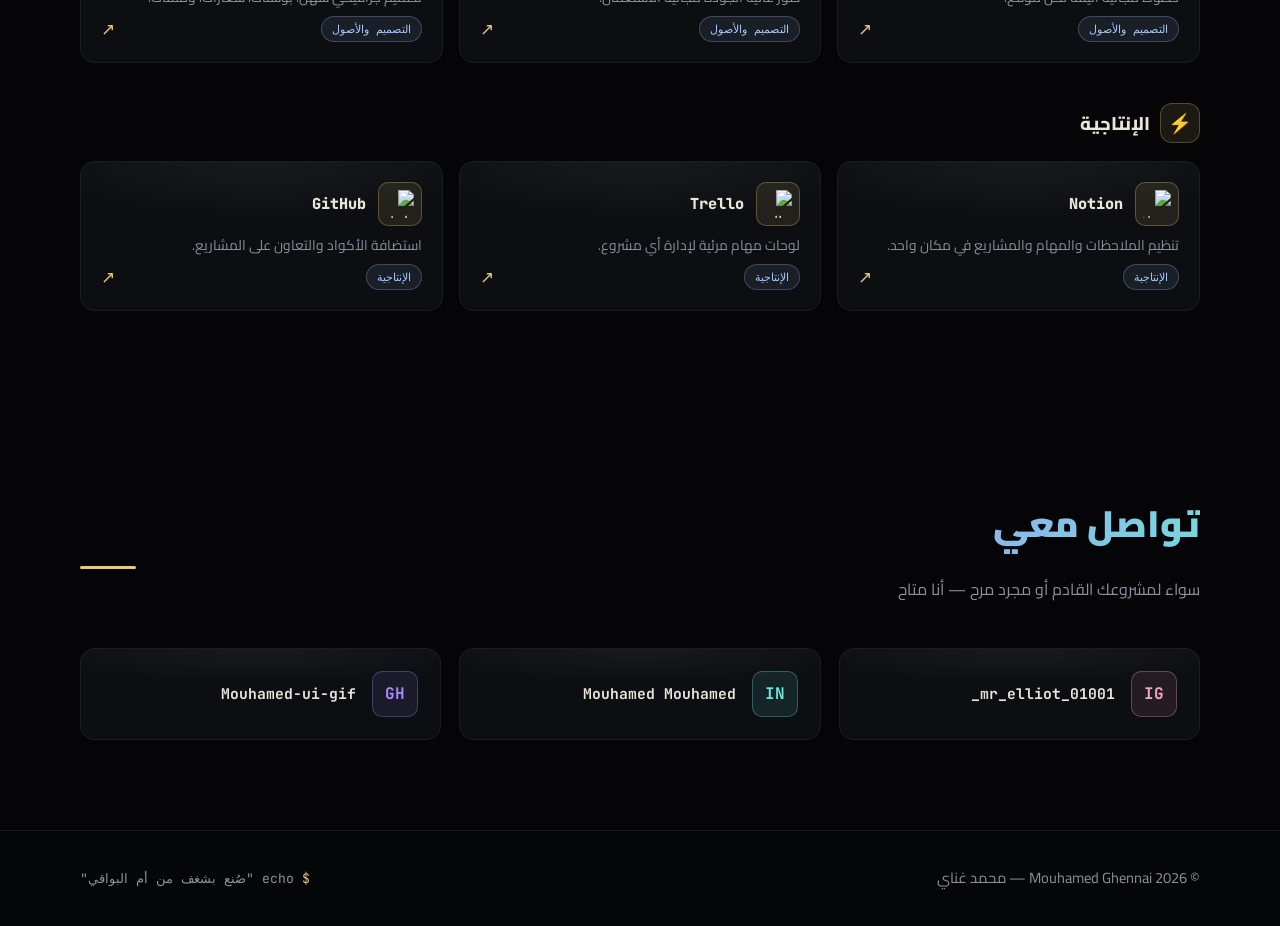
==== commit f70faf99: "Replace abstract space video background with real clear nature footage (Mixkit 26108) + matching pos" ====
--- a/index.html
+++ b/index.html
@@ -72,9 +72,9 @@
 <body>
 
   <video id="site-video" class="auto-play" autoplay muted loop playsinline
-         poster="images/galaxy.jpg"
+         poster="images/nature-poster.jpg"
          preload="metadata"
-         src="https://assets.mixkit.co/videos/10408/10408-2160.mp4"></video>
+         src="https://assets.mixkit.co/videos/26108/26108-2160.mp4"></video>
   <div class="site-video-overlay" aria-hidden="true"></div>
 
   <!-- ===== Navbar ===== -->
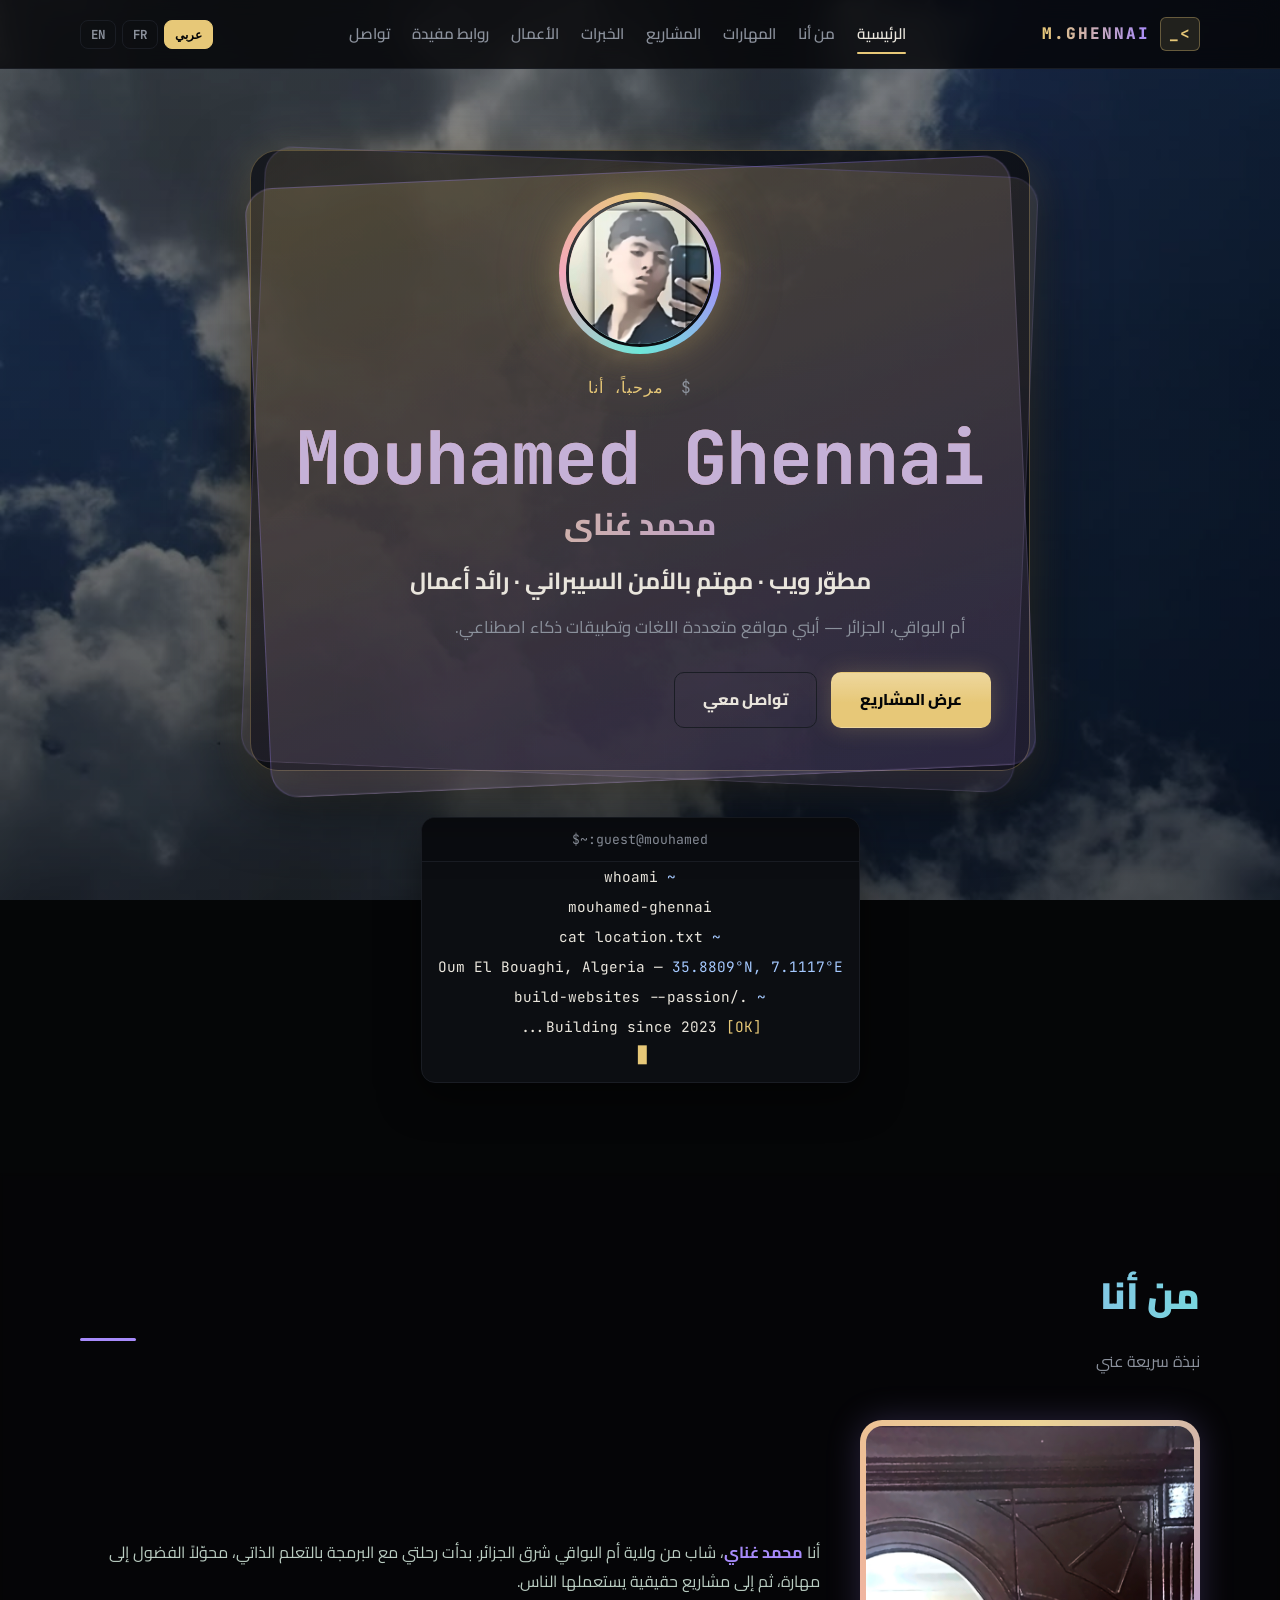
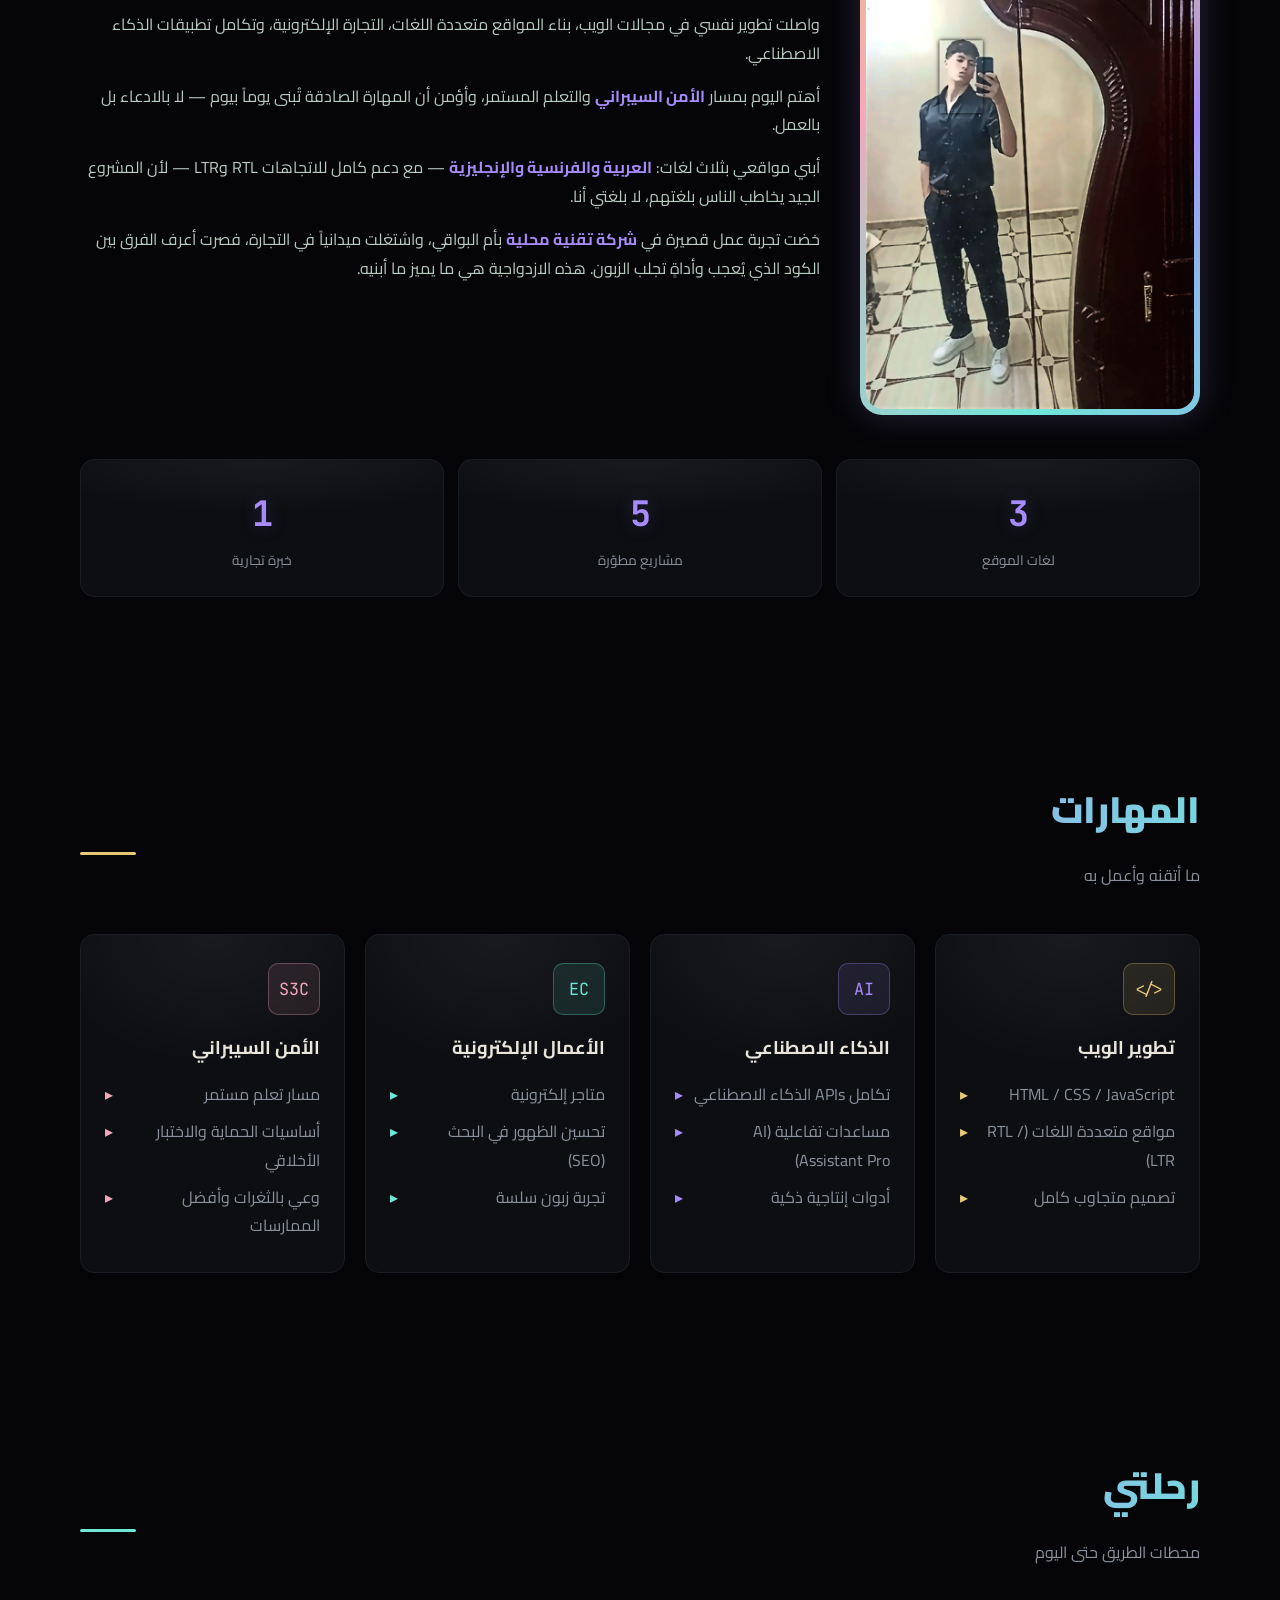
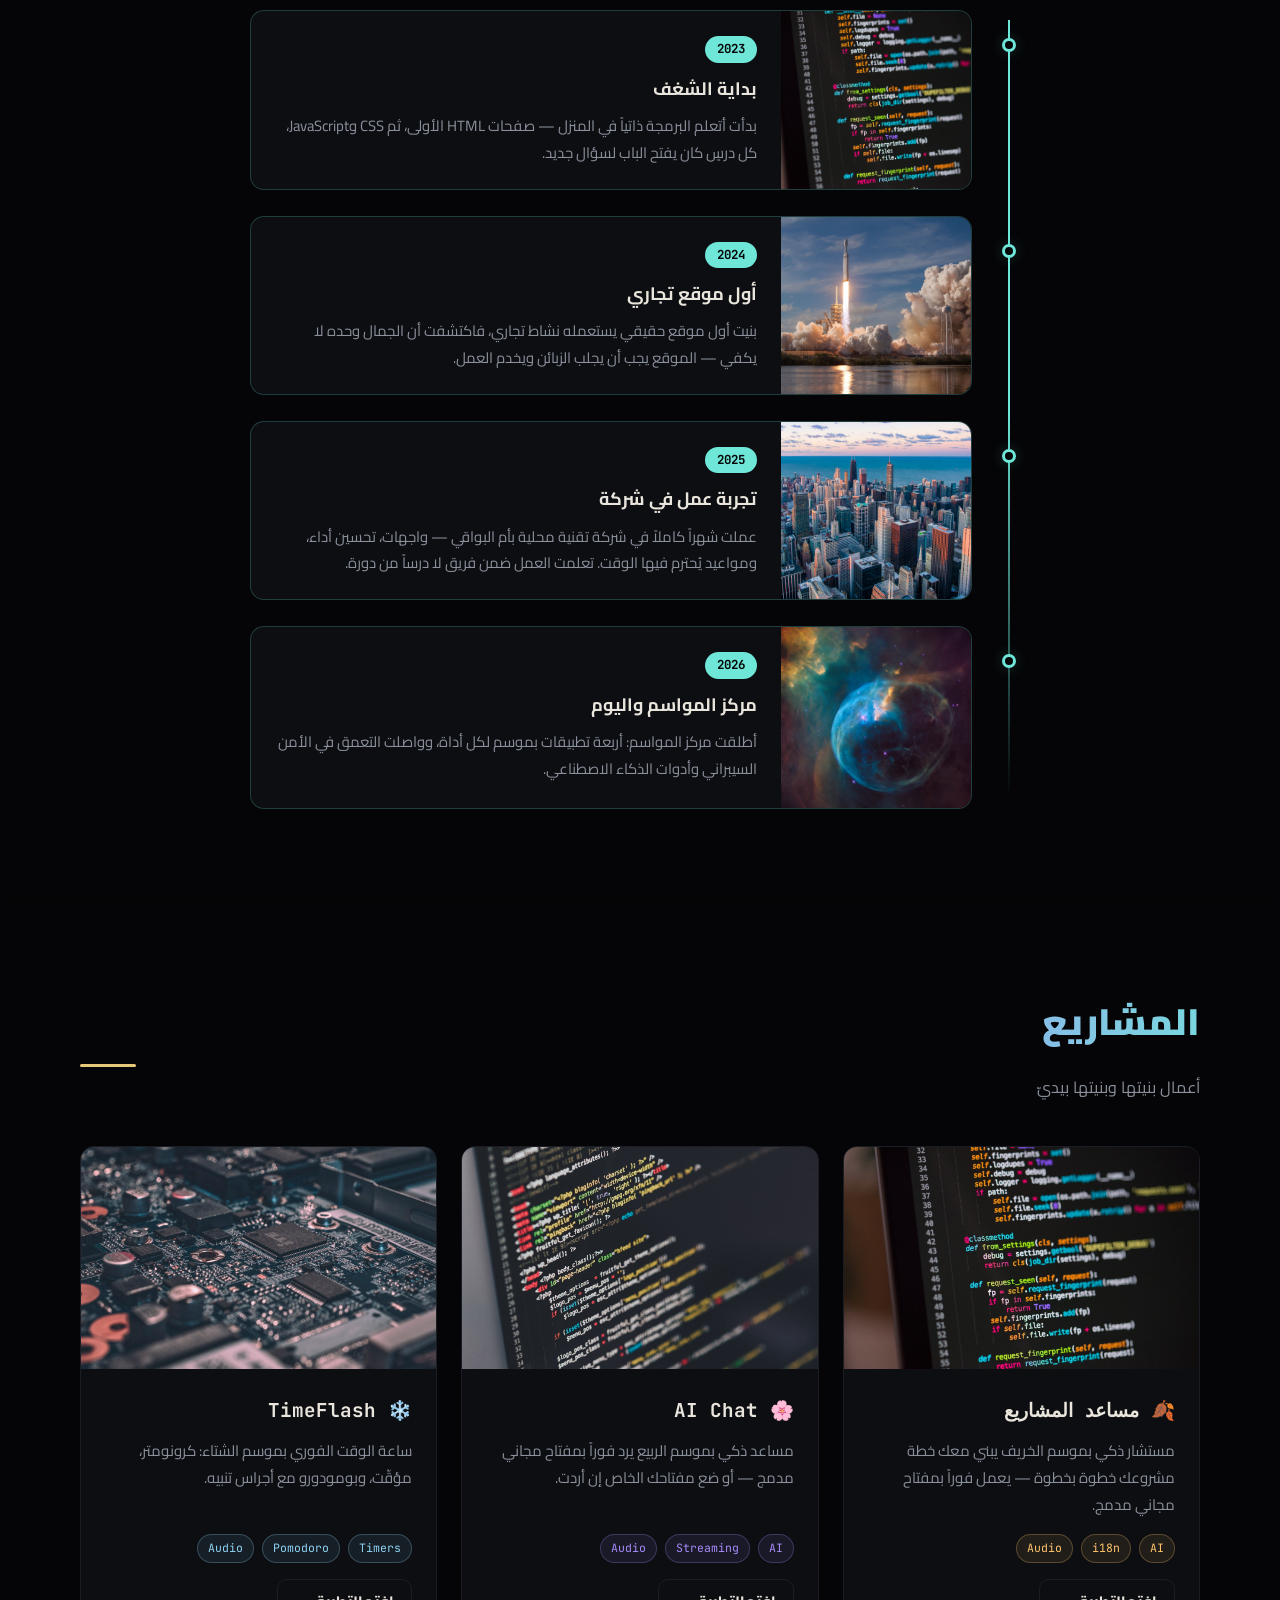
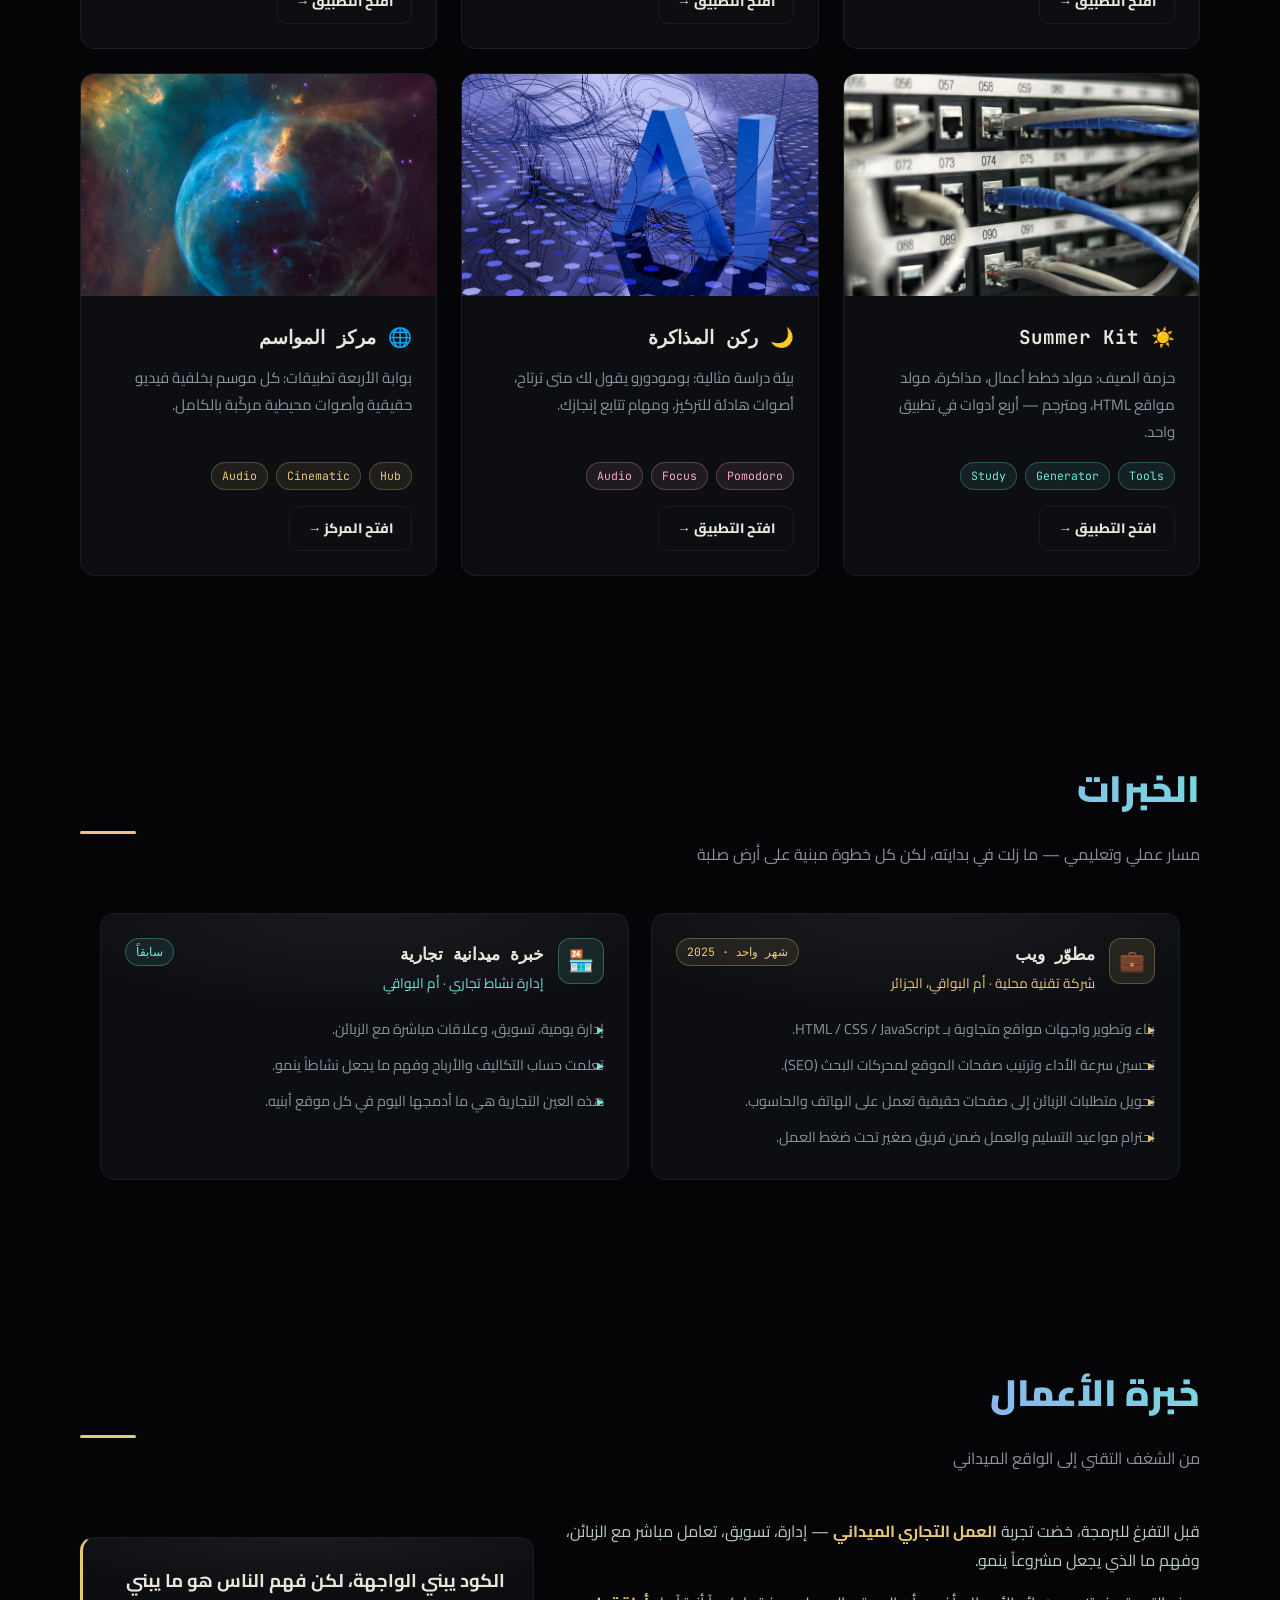
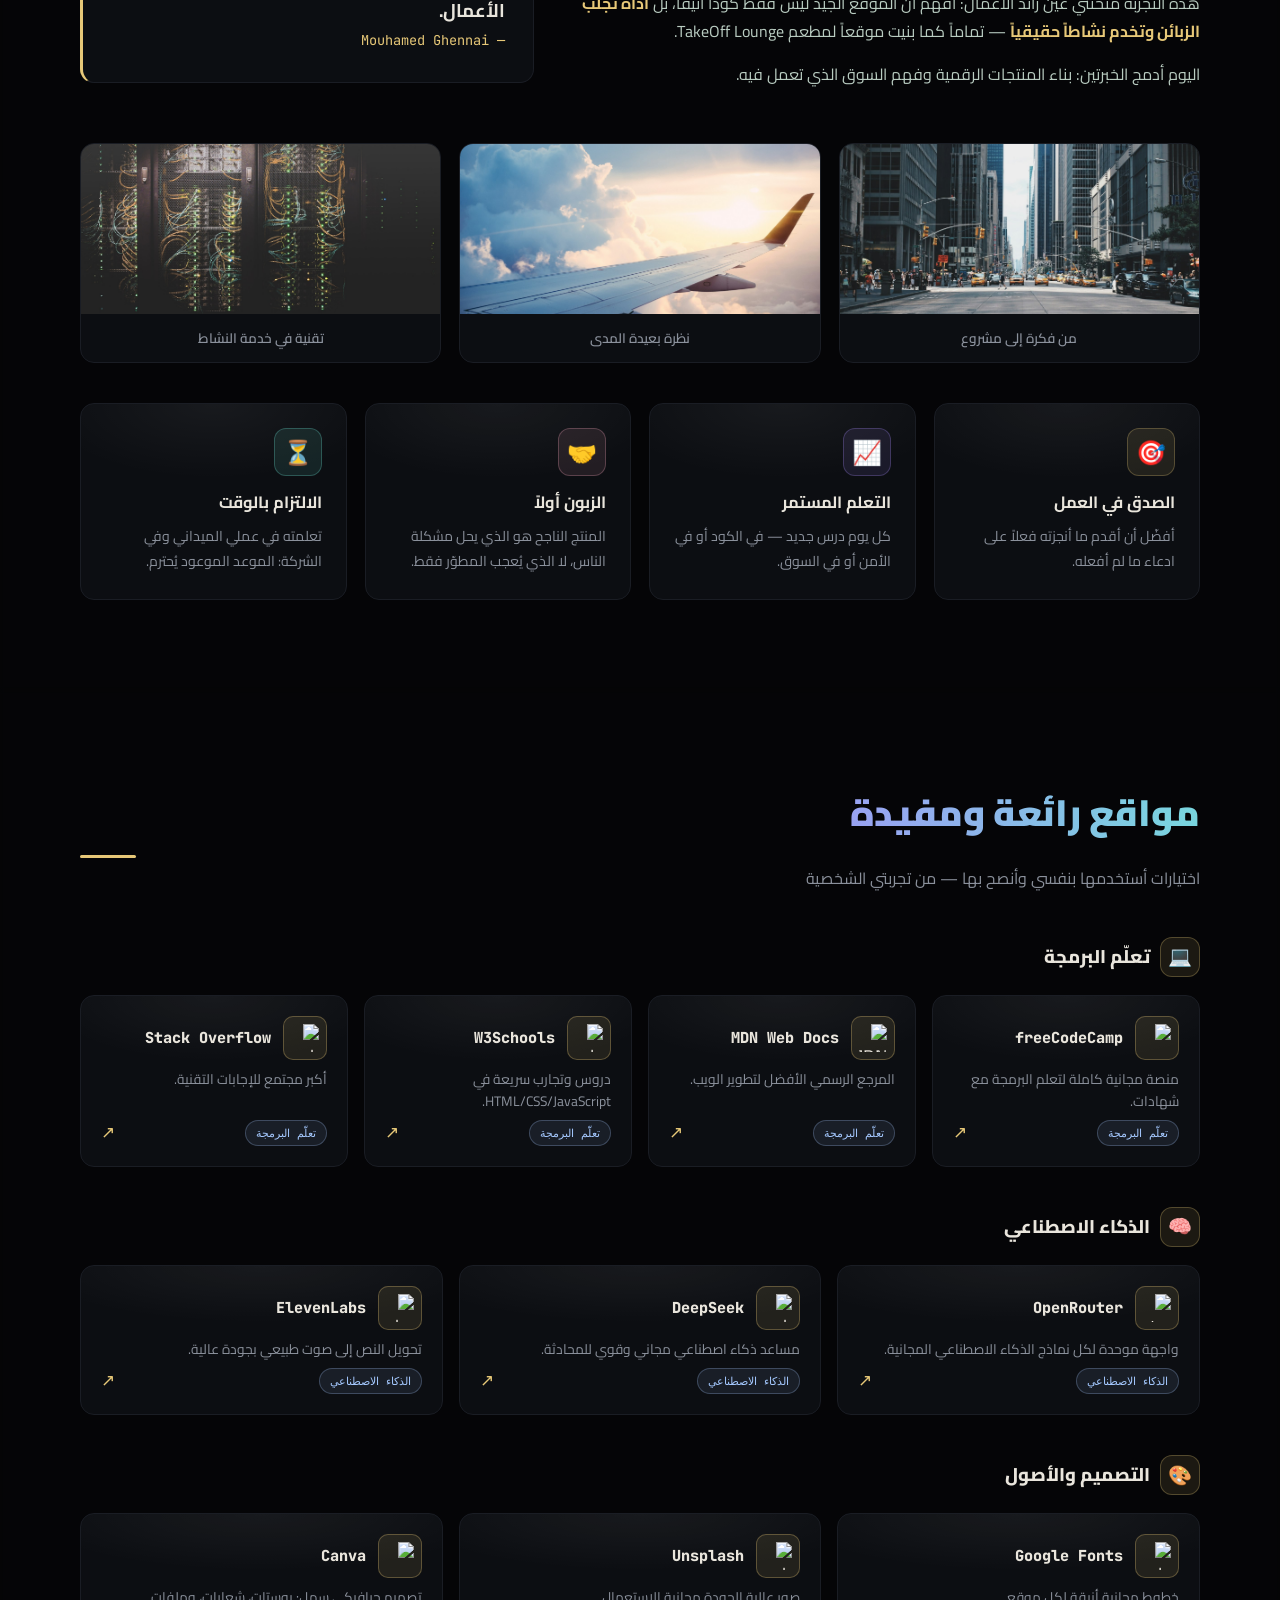
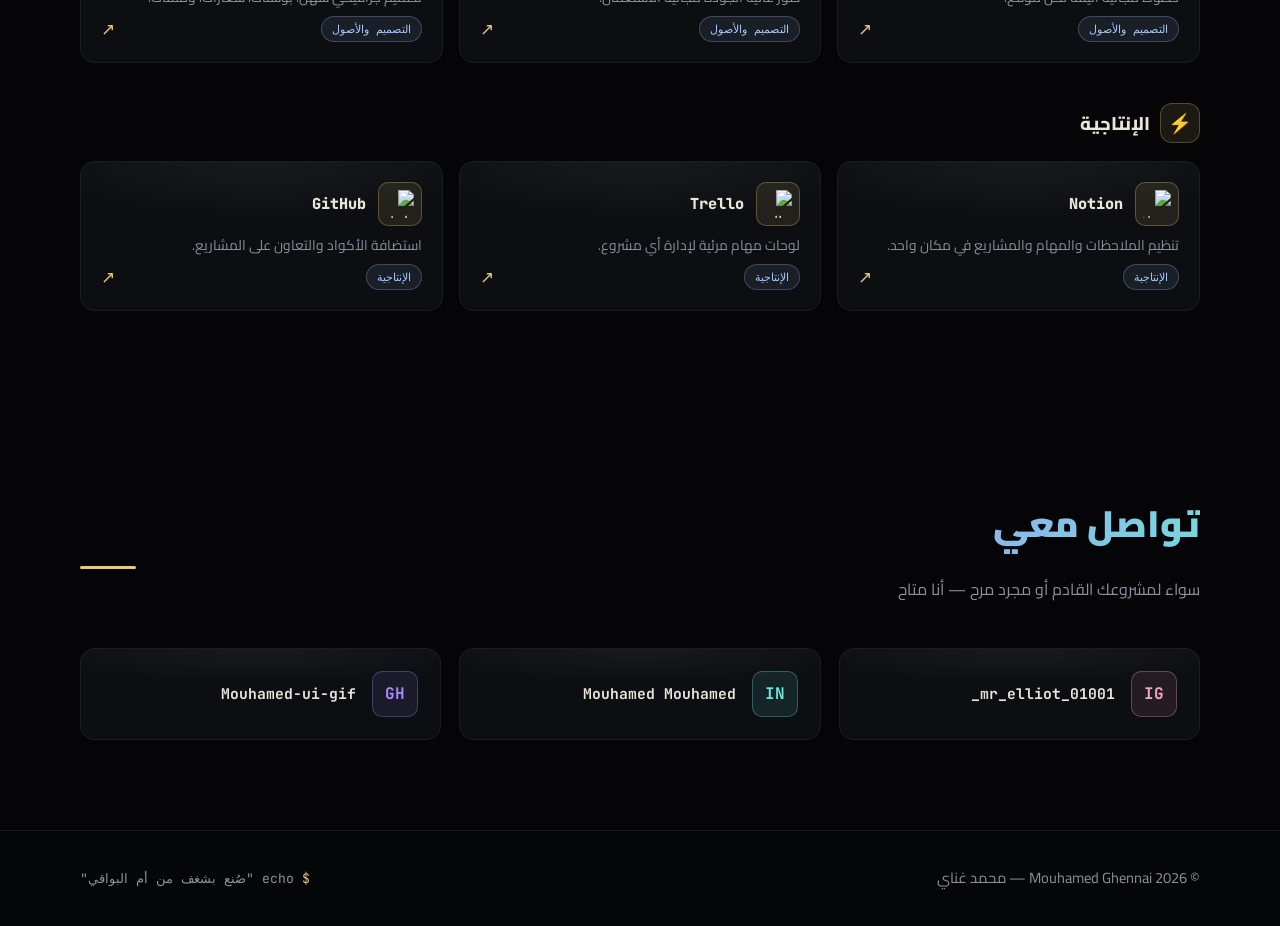
==== commit 6dab6616: "SEO: valid XML sitemap with all apps, add hreflang alternate tags" ====
--- a/index.html
+++ b/index.html
@@ -11,6 +11,12 @@
   <meta name="google-site-verification" content="">
 
   <link rel="canonical" href="https://mouhamed-ui-gif.github.io/">
+
+  <!-- hreflang: the page is available in ar / fr / en via the switcher -->
+  <link rel="alternate" hreflang="ar" href="https://mouhamed-ui-gif.github.io/">
+  <link rel="alternate" hreflang="fr" href="https://mouhamed-ui-gif.github.io/">
+  <link rel="alternate" hreflang="en" href="https://mouhamed-ui-gif.github.io/">
+  <link rel="alternate" hreflang="x-default" href="https://mouhamed-ui-gif.github.io/">
 
   <!-- Open Graph -->
   <meta property="og:type" content="website">
